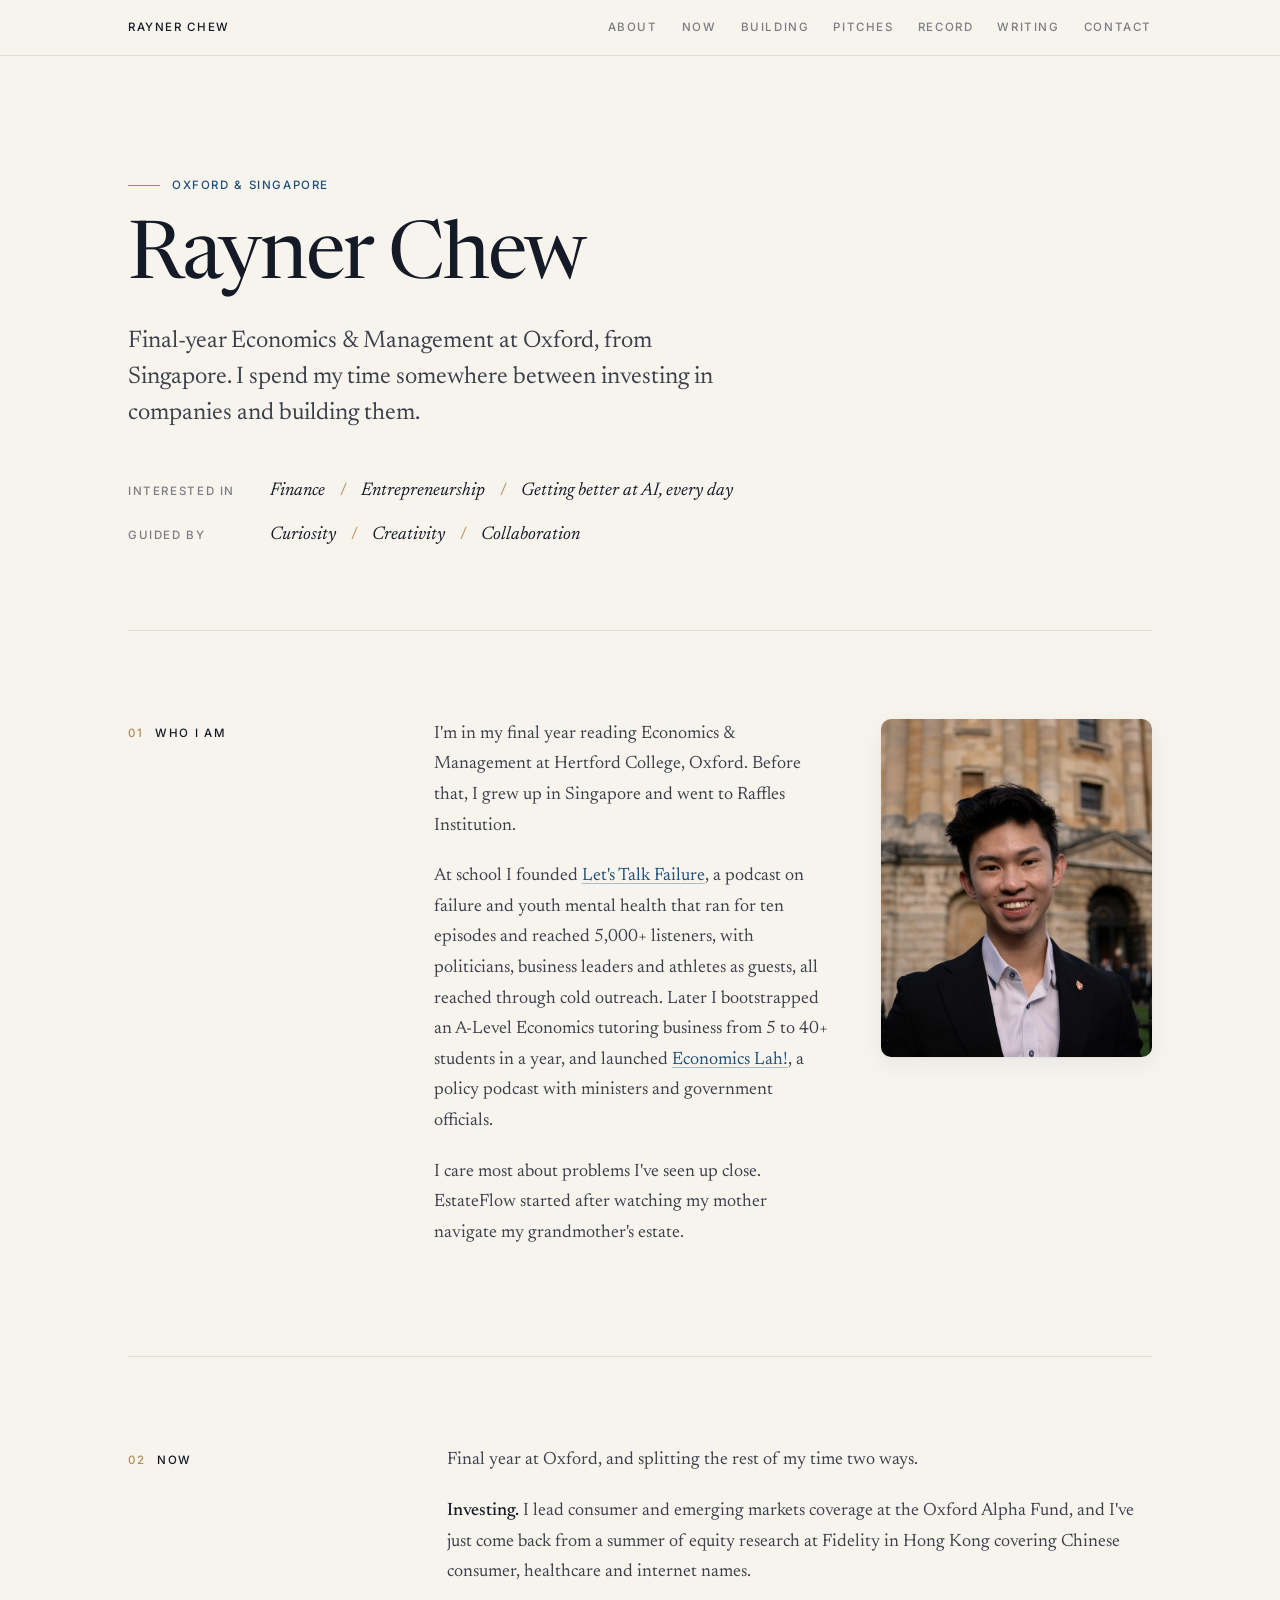
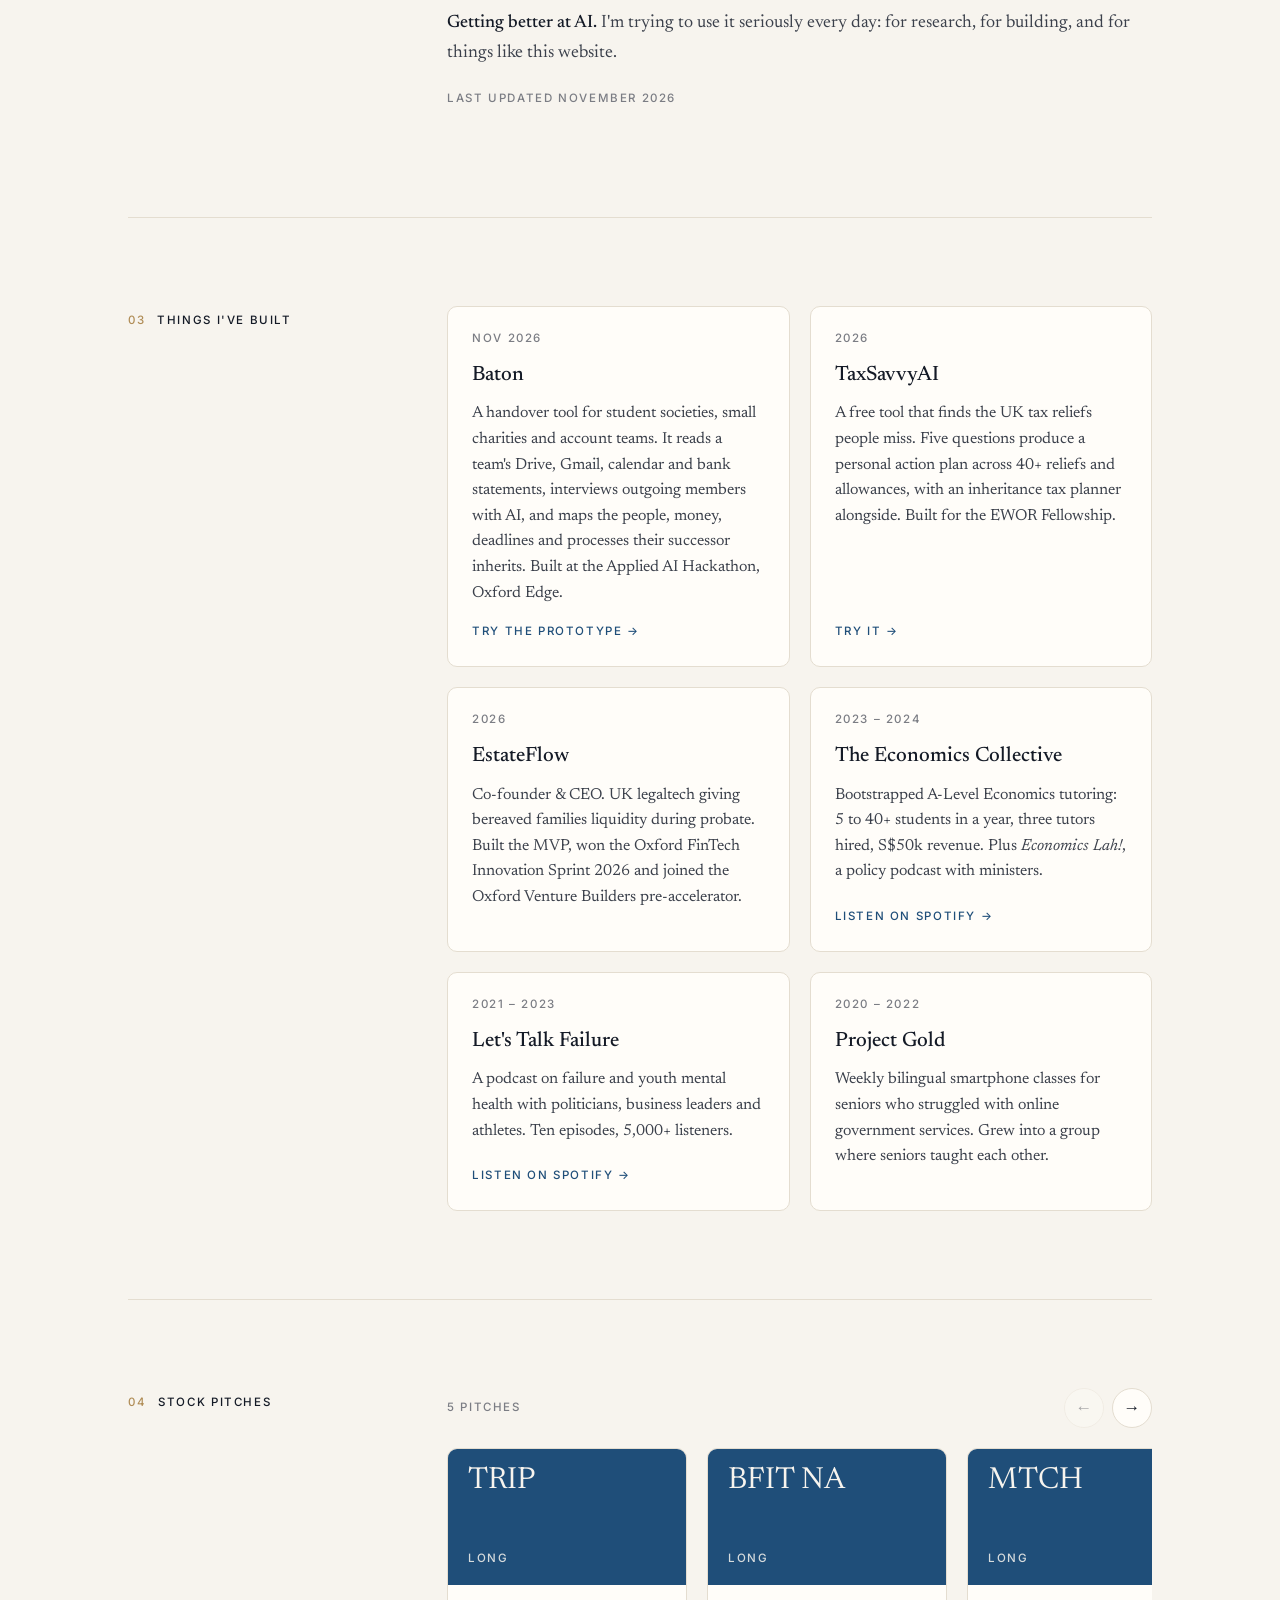
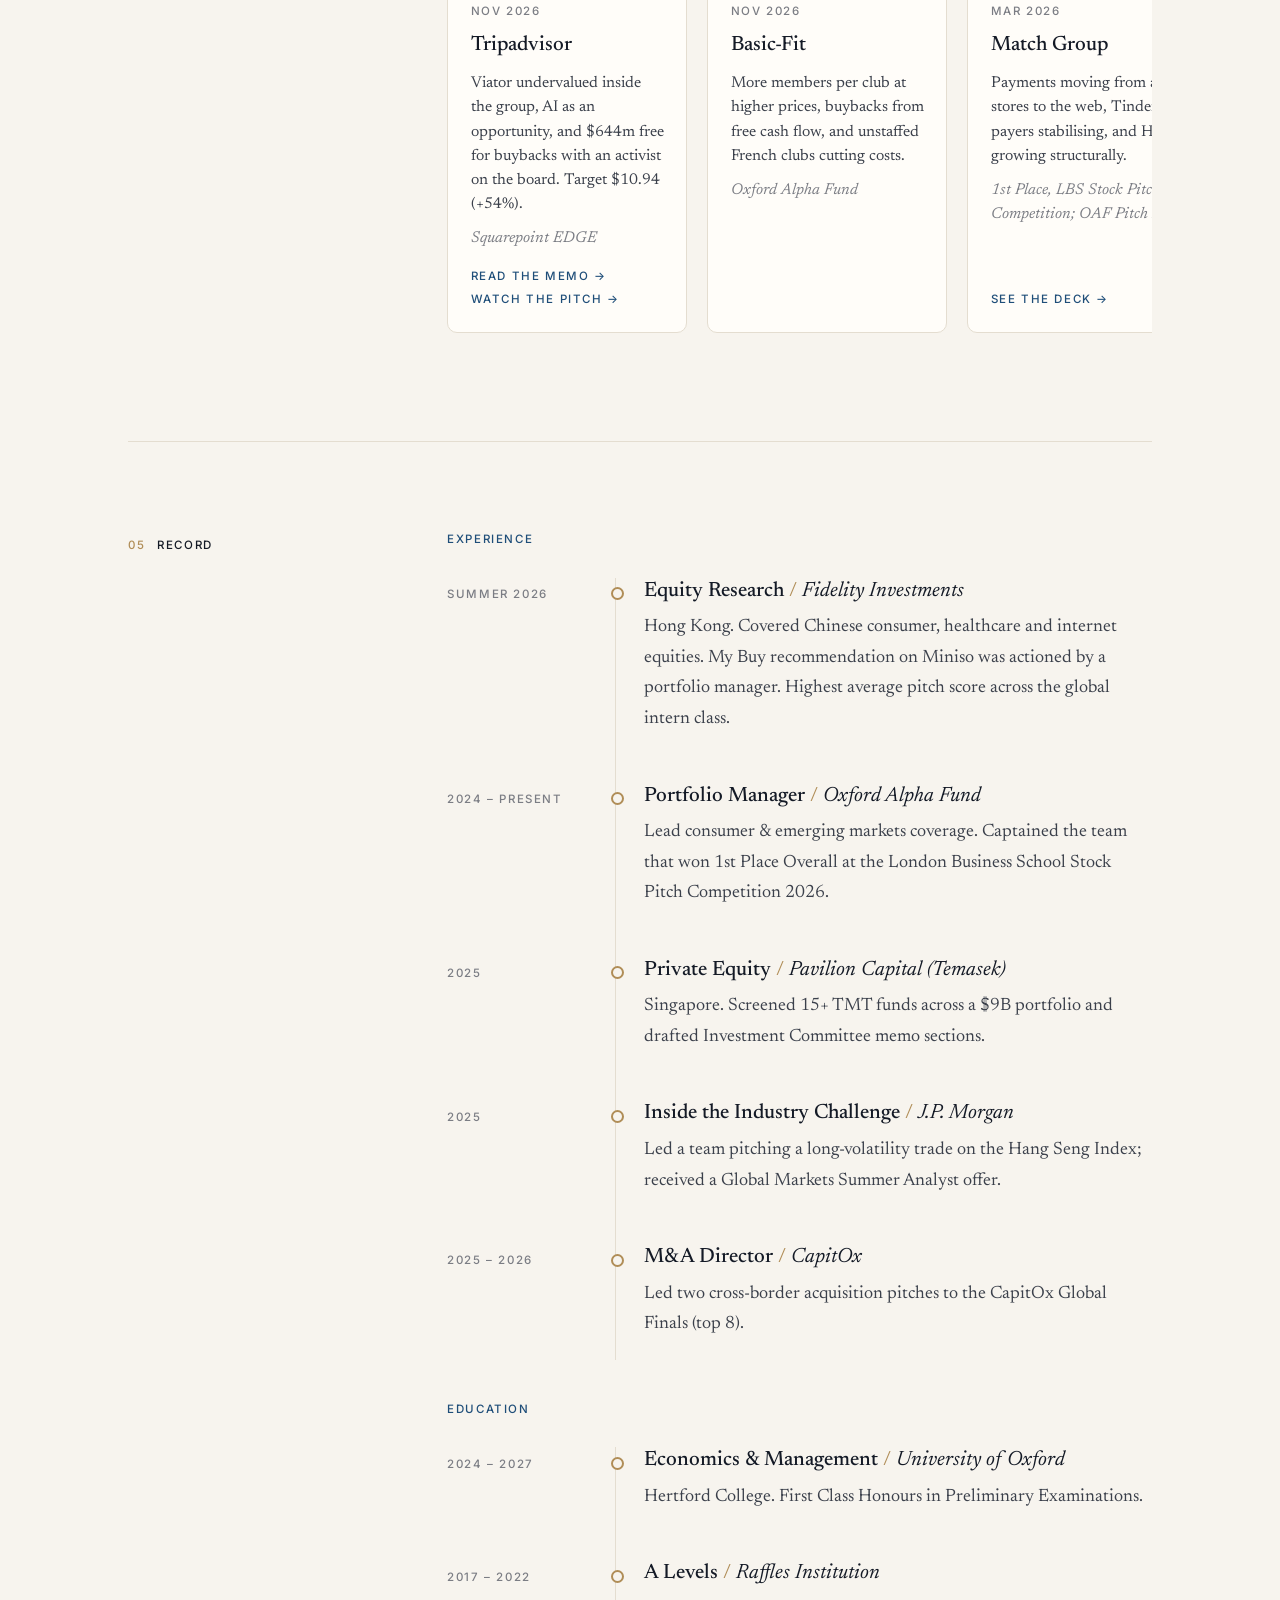
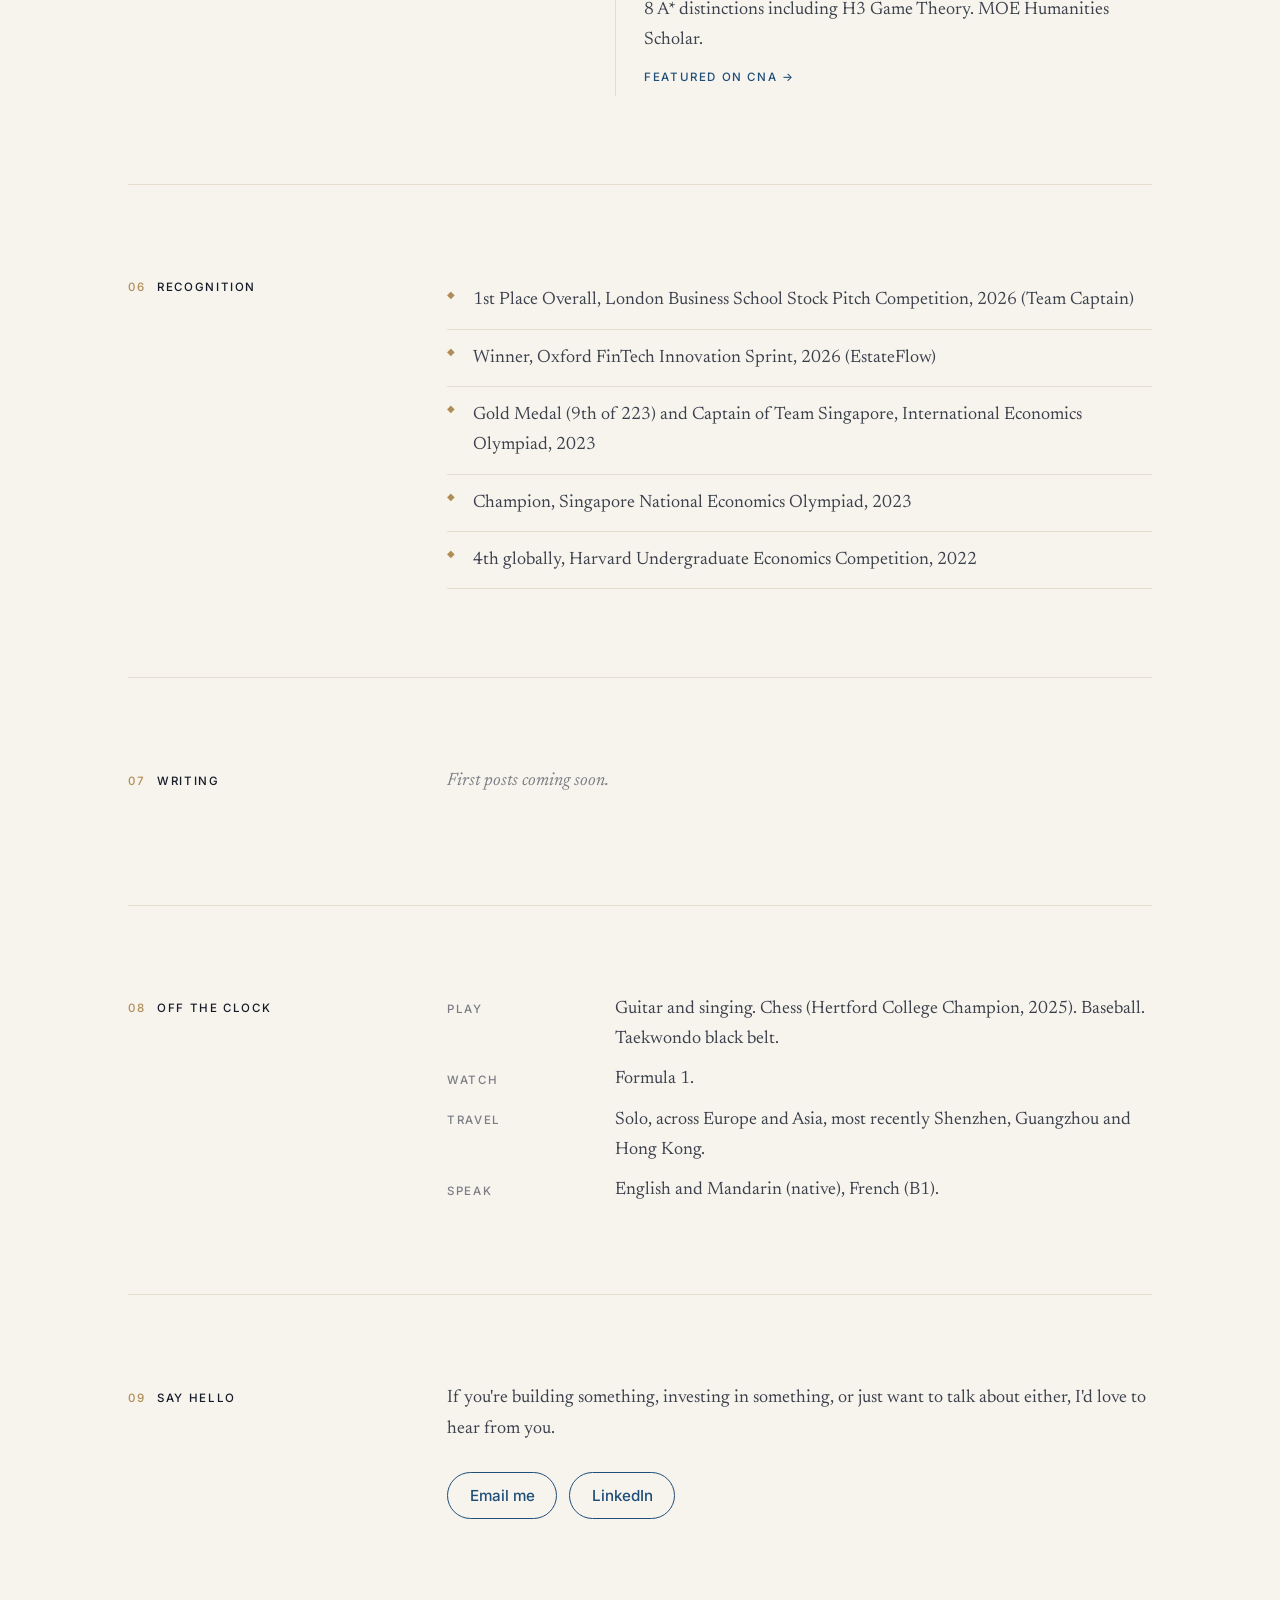
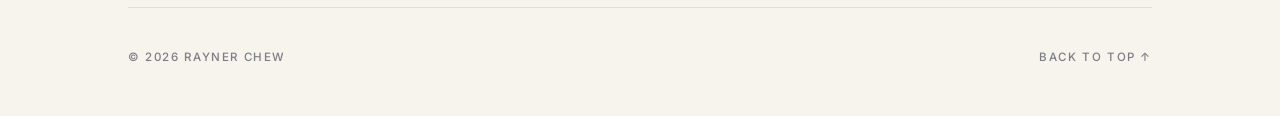
==== index.html @ ef3f7f60 "Fix pitch count Co-Authored-By: Claude Opus 5.5 <noreply@anthropic.com> Claude-Session: https://clau" ====
<!DOCTYPE html>
<html lang="en">
<head>
  <!-- The <head> holds info about the page: not shown directly, but used by browsers and Google -->
  <meta charset="UTF-8">
  <meta name="viewport" content="width=device-width, initial-scale=1.0">
  <title>Rayner Chew</title>
  <meta name="description" content="Rayner Chew: Economics & Management at Oxford, from Singapore. Interested in finance and entrepreneurship, and getting better at AI every day.">
  <meta name="theme-color" content="#f7f4ee" media="(prefers-color-scheme: light)">
  <meta name="theme-color" content="#0f141c" media="(prefers-color-scheme: dark)">

  <!-- Fonts from Google Fonts: Newsreader (serif, for reading) + Inter (for labels) -->
  <link rel="preconnect" href="https://fonts.googleapis.com">
  <link rel="preconnect" href="https://fonts.gstatic.com" crossorigin>
  <link href="https://fonts.googleapis.com/css2?family=Inter:wght@400;500&family=Newsreader:ital,opsz,wght@0,6..72,400;0,6..72,500;1,6..72,400&display=swap" rel="stylesheet">

  <!-- "?v=2" is a version tag: bump it whenever style.css changes so visitors get the new file straight away -->
  <link rel="stylesheet" href="style.css?v=4">
</head>
<body>
  <header class="site-header">
    <div class="container header-inner">
      <a href="./" class="logo label">Rayner Chew</a>
      <nav class="label">
        <a href="#about">About</a>
        <a href="#now">Now</a>
        <a href="#building">Building</a>
        <a href="#pitches">Pitches</a>
        <a href="#record">Record</a>
        <a href="#writing">Writing</a>
        <a href="#contact">Contact</a>
      </nav>
    </div>
  </header>

  <div class="container">
    <main>
      <!-- ============ HERO ============ -->
      <div class="hero">
        <p class="eyebrow label">Oxford &amp; Singapore</p>
        <h1>Rayner Chew</h1>
        <p class="lede">
          Final-year Economics &amp; Management at Oxford, from Singapore.
          I spend my time somewhere between investing in companies and building them.
        </p>
        <div class="interests">
          <span class="label">Interested in</span>
          <span>Finance</span><span class="sep">/</span>
          <span>Entrepreneurship</span><span class="sep">/</span>
          <span>Getting better at AI, every day</span>
        </div>
        <!-- Delete this block if you'd rather not show your values -->
        <div class="interests">
          <span class="label">Guided by</span>
          <span>Curiosity</span><span class="sep">/</span>
          <span>Creativity</span><span class="sep">/</span>
          <span>Collaboration</span>
        </div>
      </div>

      <!-- ============ 01 ABOUT ============ -->
      <section class="section with-photo" id="about">
        <div class="label"><span class="num">01</span>Who I am</div>
        <!-- "alt" text describes the photo for screen readers and search engines -->
        <img class="portrait" src="images/rayner.jpg" alt="Rayner Chew outside the Radcliffe Camera, Oxford" width="800" height="1108">
        <div class="content">
          <p>
            I'm in my final year reading Economics &amp; Management at Hertford College,
            Oxford. Before that, I grew up in Singapore and went to Raffles Institution.
          </p>
          <p>
            At school I founded <a href="https://open.spotify.com/show/7MXEx6AosELRTVvvmLlBUb">Let's Talk Failure</a>,
            a podcast on failure and youth mental health that ran for ten episodes and reached
            5,000+ listeners, with politicians, business leaders and athletes as guests, all
            reached through cold outreach. Later I bootstrapped an A-Level Economics tutoring
            business from 5 to 40+ students in a year, and launched
            <a href="https://open.spotify.com/show/1annAQR5iUajudpg7tpcp0">Economics Lah!</a>,
            a policy podcast with ministers and government officials.
          </p>
          <p>
            I care most about problems I've seen up close. EstateFlow started after watching
            my mother navigate my grandmother's estate.
          </p>
        </div>
      </section>

      <!-- ============ 02 NOW ============ -->
      <!-- A "now" section says what you're focused on at the moment. Update it every few months. -->
      <section class="section" id="now">
        <div class="label"><span class="num">02</span>Now</div>
        <div class="content">
          <p>
            Final year at Oxford, and splitting the rest of my time two ways.
          </p>
          <p>
            <strong>Investing.</strong> I lead consumer and emerging markets coverage at the
            Oxford Alpha Fund, and I've just come back from a summer of equity research at
            Fidelity in Hong Kong covering Chinese consumer, healthcare and internet names.
          </p>
          <p>
            <strong>Getting better at AI.</strong> I'm trying to use it seriously every day:
            for research, for building, and for things like this website.
          </p>
          <p class="label updated">Last updated November 2026</p>
        </div>
      </section>

      <!-- ============ 03 BUILDING ============ -->
      <!-- To add a venture, copy one <div class="card">…</div> block -->
      <section class="section" id="building">
        <div class="label"><span class="num">03</span>Things I've built</div>
        <div class="content wide">
          <div class="cards">
            <div class="card">
              <span class="label">Nov 2026</span>
              <h3>Baton</h3>
              <p>A handover tool for student societies, small charities and account teams. It reads a team's Drive, Gmail, calendar and bank statements, interviews outgoing members with AI, and maps the people, money, deadlines and processes their successor inherits. Built at the Applied AI Hackathon, Oxford Edge.</p>
              <div class="more-links label more"><a href="https://baton-knowledge-bridge.lovable.app/">Try the prototype</a></div>
            </div>
            <div class="card">
              <span class="label">2026</span>
              <h3>TaxSavvyAI</h3>
              <p>A free tool that finds the UK tax reliefs people miss. Five questions produce a personal action plan across 40+ reliefs and allowances, with an inheritance tax planner alongside. Built for the EWOR Fellowship.</p>
              <div class="more-links label more"><a href="https://taxsavvyai.lovable.app/">Try it</a></div>
            </div>
            <div class="card">
              <span class="label">2026</span>
              <h3>EstateFlow</h3>
              <p>Co-founder &amp; CEO. UK legaltech giving bereaved families liquidity during probate. Built the MVP, won the Oxford FinTech Innovation Sprint 2026 and joined the Oxford Venture Builders pre-accelerator.</p>
            </div>
            <div class="card">
              <span class="label">2023 – 2024</span>
              <h3>The Economics Collective</h3>
              <p>Bootstrapped A-Level Economics tutoring: 5 to 40+ students in a year, three tutors hired, S$50k revenue. Plus <em>Economics Lah!</em>, a policy podcast with ministers.</p>
              <div class="more-links label more"><a href="https://open.spotify.com/show/1annAQR5iUajudpg7tpcp0">Listen on Spotify</a></div>
            </div>
            <div class="card">
              <span class="label">2021 – 2023</span>
              <h3>Let's Talk Failure</h3>
              <p>A podcast on failure and youth mental health with politicians, business leaders and athletes. Ten episodes, 5,000+ listeners.</p>
              <div class="more-links label more"><a href="https://open.spotify.com/show/7MXEx6AosELRTVvvmLlBUb">Listen on Spotify</a></div>
            </div>
            <div class="card">
              <span class="label">2020 – 2022</span>
              <h3>Project Gold</h3>
              <p>Weekly bilingual smartphone classes for seniors who struggled with online government services. Grew into a group where seniors taught each other.</p>
            </div>
          </div>
        </div>
      </section>

      <!-- ============ 04 STOCK PITCHES ============ -->
      <!-- To add a pitch, copy one <li class="pitch-card">…</li> block. Newest first. -->
      <section class="section" id="pitches">
        <div class="label"><span class="num">04</span>Stock pitches</div>
        <div class="content wide">
          <div class="carousel-head">
            <p class="label carousel-count">5 pitches</p>
            <div class="carousel-nav">
              <button type="button" class="carousel-btn" data-dir="-1" aria-label="Previous pitches">&larr;</button>
              <button type="button" class="carousel-btn" data-dir="1" aria-label="Next pitches">&rarr;</button>
            </div>
          </div>
          <ul class="carousel" tabindex="0" aria-label="Stock pitches, scroll sideways">
            <li class="pitch-card">
              <div class="pitch-tile long"><span class="ticker">TRIP</span><span class="call label">Long</span></div>
              <span class="label when">Nov 2026</span>
              <h3>Tripadvisor</h3>
              <p>Viator undervalued inside the group, AI as an opportunity, and $644m free for buybacks with an activist on the board. Target $10.94 (+54%).</p>
              <p class="venue">Squarepoint EDGE</p>
              <div class="more-links label more"><a href="pitches/TRIP_Investment_Memo.pdf">Read the memo</a><a href="https://www.youtube.com/watch?v=wBu8HOOEsbY">Watch the pitch</a></div>
            </li>
            <li class="pitch-card">
              <div class="pitch-tile long"><span class="ticker">BFIT NA</span><span class="call label">Long</span></div>
              <span class="label when">Nov 2026</span>
              <h3>Basic-Fit</h3>
              <p>More members per club at higher prices, buybacks from free cash flow, and unstaffed French clubs cutting costs.</p>
              <p class="venue">Oxford Alpha Fund</p>
              
            </li>
            <li class="pitch-card">
              <div class="pitch-tile long"><span class="ticker">MTCH</span><span class="call label">Long</span></div>
              <span class="label when">Mar 2026</span>
              <h3>Match Group</h3>
              <p>Payments moving from app stores to the web, Tinder payers stabilising, and Hinge growing structurally.</p>
              <p class="venue">1st Place, LBS Stock Pitch Competition; OAF Pitch Day</p>
              <div class="more-links label more"><a href="https://www.oxfordalphafund.com/news/2026/3/13/match-group-inc">See the deck</a></div>
            </li>
            <li class="pitch-card">
              <div class="pitch-tile short"><span class="ticker">BROS</span><span class="call label">Short</span></div>
              <span class="label when">2026</span>
              <h3>Dutch Bros</h3>
              <p>GLP-1 headwinds, lease accounting flattering ROIC, and slowing same-store sales.</p>
              <p class="venue">Oxford Alpha Fund</p>
              
            </li>
            <li class="pitch-card">
              <div class="pitch-tile long"><span class="ticker">UPWK</span><span class="call label">Long</span></div>
              <span class="label when">Dec 2025</span>
              <h3>Upwork</h3>
              <p>Priced for AI obsolescence, yet AI is growing its market, margins are expanding and enterprise is opening up. Target $25.78 (+42%).</p>
              <p class="venue">OAF Pitch Day, Michaelmas 2025</p>
              <div class="more-links label more"><a href="https://www.oxfordalphafund.com/news/2025/12/21/upwork-inc">See the deck</a></div>
            </li>
          </ul>
        </div>
      </section>

      <!-- ============ 05 RECORD ============ -->
      <!-- To add a role, copy one <li>…</li> block. Newest at the top. -->
      <section class="section" id="record">
        <div class="label"><span class="num">05</span>Record</div>
        <div class="content wide">
          <p class="label subhead">Experience</p>
          <ul class="timeline">
            <li>
              <span class="when label">Summer 2026</span>
              <div class="entry">
                <h3>Equity Research<span class="slash">/</span><em>Fidelity Investments</em></h3>
                <p>Hong Kong. Covered Chinese consumer, healthcare and internet equities. My Buy recommendation on Miniso was actioned by a portfolio manager. Highest average pitch score across the global intern class.</p>
              </div>
            </li>
            <li>
              <span class="when label">2024 – Present</span>
              <div class="entry">
                <h3>Portfolio Manager<span class="slash">/</span><em>Oxford Alpha Fund</em></h3>
                <p>Lead consumer &amp; emerging markets coverage. Captained the team that won 1st Place Overall at the London Business School Stock Pitch Competition 2026.</p>
              </div>
            </li>
            <li>
              <span class="when label">2025</span>
              <div class="entry">
                <h3>Private Equity<span class="slash">/</span><em>Pavilion Capital (Temasek)</em></h3>
                <p>Singapore. Screened 15+ TMT funds across a $9B portfolio and drafted Investment Committee memo sections.</p>
              </div>
            </li>
            <li>
              <span class="when label">2025</span>
              <div class="entry">
                <h3>Inside the Industry Challenge<span class="slash">/</span><em>J.P. Morgan</em></h3>
                <p>Led a team pitching a long-volatility trade on the Hang Seng Index; received a Global Markets Summer Analyst offer.</p>
              </div>
            </li>
            <li>
              <span class="when label">2025 – 2026</span>
              <div class="entry">
                <h3>M&amp;A Director<span class="slash">/</span><em>CapitOx</em></h3>
                <p>Led two cross-border acquisition pitches to the CapitOx Global Finals (top 8).</p>
              </div>
            </li>
          </ul>

          <p class="label subhead">Education</p>
          <ul class="timeline">
            <li>
              <span class="when label">2024 – 2027</span>
              <div class="entry">
                <h3>Economics &amp; Management<span class="slash">/</span><em>University of Oxford</em></h3>
                <p>Hertford College. First Class Honours in Preliminary Examinations.</p>
              </div>
            </li>
            <li>
              <span class="when label">2017 – 2022</span>
              <div class="entry">
                <h3>A Levels<span class="slash">/</span><em>Raffles Institution</em></h3>
                <p>8 A* distinctions including H3 Game Theory. MOE Humanities Scholar.</p>
                <div class="more-links label"><a href="http://bit.ly/442i6Yd">Featured on CNA</a></div>
              </div>
            </li>
          </ul>
        </div>
      </section>

      <!-- ============ 06 RECOGNITION ============ -->
      <section class="section" id="recognition">
        <div class="label"><span class="num">06</span>Recognition</div>
        <div class="content">
          <ul class="diamonds">
            <li>1st Place Overall, London Business School Stock Pitch Competition, 2026 (Team Captain)</li>
            <li>Winner, Oxford FinTech Innovation Sprint, 2026 (EstateFlow)</li>
            <li>Gold Medal (9th of 223) and Captain of Team Singapore, International Economics Olympiad, 2023</li>
            <li>Champion, Singapore National Economics Olympiad, 2023</li>
            <li>4th globally, Harvard Undergraduate Economics Competition, 2022</li>
          </ul>
        </div>
      </section>

      <!-- ============ 07 WRITING ============ -->
      <section class="section" id="writing">
        <div class="label"><span class="num">07</span>Writing</div>
        <div class="content">
          <!-- When you publish a post, replace the line below with:
               <ul class="post-list">
                 <li><span class="label">2026</span><a href="blog/my-post.html">Post title</a><span class="label">Blog</span></li>
               </ul> -->
          <p class="empty">First posts coming soon.</p>
        </div>
      </section>

      <!-- ============ 08 OFF THE CLOCK ============ -->
      <section class="section" id="personal">
        <div class="label"><span class="num">08</span>Off the clock</div>
        <div class="content">
          <dl class="facts">
            <dt class="label">Play</dt>
            <dd>Guitar and singing. Chess (Hertford College Champion, 2025). Baseball. Taekwondo black belt.</dd>
            <dt class="label">Watch</dt>
            <dd>Formula 1.</dd>
            <dt class="label">Travel</dt>
            <dd>Solo, across Europe and Asia, most recently Shenzhen, Guangzhou and Hong Kong.</dd>
            <dt class="label">Speak</dt>
            <dd>English and Mandarin (native), French (B1).</dd>
          </dl>
        </div>
      </section>

      <!-- ============ 09 CONTACT ============ -->
      <section class="section" id="contact">
        <div class="label"><span class="num">09</span>Say hello</div>
        <div class="content">
          <p>If you're building something, investing in something, or just want to talk about either, I'd love to hear from you.</p>
          <ul class="contact-links">
            <li><a href="mailto:chewrayner@gmail.com">Email me</a></li>
            <li><a href="https://www.linkedin.com/in/raynerchew/">LinkedIn</a></li>
            <!-- Add your CV: put cv.pdf in this folder, then un-comment the next line -->
            <!-- <li><a href="cv.pdf">CV</a></li> -->
          </ul>
        </div>
      </section>
    </main>

    <footer class="site-footer label">
      <span>© 2026 Rayner Chew</span>
      <a href="#">Back to top ↑</a>
    </footer>
  </div>
  <script>
    // Arrow buttons scroll the pitch carousel by roughly one screen of cards
    document.querySelectorAll('.carousel-btn').forEach(function (btn) {
      btn.addEventListener('click', function () {
        var track = btn.closest('.content').querySelector('.carousel');
        track.scrollBy({ left: Number(btn.dataset.dir) * track.clientWidth * 0.9, behavior: 'smooth' });
      });
    });
    document.querySelectorAll('.carousel').forEach(function (track) {
      var btns = track.closest('.content').querySelectorAll('.carousel-btn');
      function update() {
        btns[0].disabled = track.scrollLeft < 4;
        btns[1].disabled = track.scrollLeft + track.clientWidth > track.scrollWidth - 4;
      }
      track.addEventListener('scroll', update, { passive: true });
      window.addEventListener('resize', update);
      update();
    });
  </script>
</body>
</html>
---- style.css ----
/* ==========================================================
   style.css – one stylesheet shared by every page.
   Change the colours and fonts here and the whole site updates.
   ========================================================== */

/* ---- 1. Design tokens (your "theme") ---------------------- */
:root {
  --bg: #f7f4ee;            /* ivory paper */
  --surface: #fffdf9;       /* cards, slightly brighter than the page */
  --text: #141a26;          /* headings: ink navy */
  --body: #3b404b;          /* paragraph text */
  --muted: #7b7d84;         /* labels, dates, captions */
  --rule: #e4ddd0;          /* thin divider lines */
  --accent: #1f4e79;        /* Oxford blue: links, highlights */
  --brass: #b08d57;         /* small decorative touches */
  --shadow: 0 1px 2px rgb(20 26 38 / 0.04), 0 8px 24px rgb(20 26 38 / 0.06);
  --max-width: 72rem;       /* page width on big screens */
  --radius: 10px;
  --serif: "Newsreader", Georgia, "Times New Roman", serif;
  --sans: "Inter", system-ui, -apple-system, "Segoe UI", sans-serif;
}

/* Dark mode: kicks in automatically if the visitor's device is set to dark */
@media (prefers-color-scheme: dark) {
  :root {
    --bg: #0f141c;
    --surface: #161d28;
    --text: #f1ede4;
    --body: #c9c7c0;
    --muted: #8b8f98;
    --rule: #262e3b;
    --accent: #9cc0ea;
    --brass: #d2ae74;
    --shadow: 0 1px 2px rgb(0 0 0 / 0.3), 0 8px 24px rgb(0 0 0 / 0.25);
  }
}

/* ---- 2. Base ---------------------------------------------- */
* { box-sizing: border-box; }

html { scroll-behavior: smooth; scroll-padding-top: 5rem; }

body {
  margin: 0;
  background: var(--bg);
  color: var(--body);
  font-family: var(--serif);
  font-size: 1.125rem;
  line-height: 1.7;
  -webkit-font-smoothing: antialiased;
}

::selection { background: var(--accent); color: var(--bg); }

.container {
  max-width: var(--max-width);
  margin: 0 auto;
  padding: 0 clamp(1rem, 5vw, 4.5rem);
}

a {
  color: var(--accent);
  text-decoration-line: underline;
  text-decoration-color: color-mix(in srgb, var(--accent) 35%, transparent);
  text-decoration-thickness: 1px;
  text-underline-offset: 3px;
  transition: color 0.15s, text-decoration-color 0.15s;
}
a:hover { text-decoration-color: var(--accent); }

img { max-width: 100%; height: auto; display: block; }

p { margin: 0 0 1.25rem; }
strong { color: var(--text); font-weight: 500; }

/* The small, spaced-out capitals used for labels everywhere */
.label {
  font-family: var(--sans);
  font-size: 0.72rem;
  font-weight: 500;
  letter-spacing: 0.14em;
  text-transform: uppercase;
  color: var(--muted);
}

/* ---- 3. Header / navigation (sticks to the top) ----------- */
.site-header {
  position: sticky;
  top: 0;
  z-index: 10;
  background: color-mix(in srgb, var(--bg) 85%, transparent);
  backdrop-filter: blur(10px);
  -webkit-backdrop-filter: blur(10px);
  border-bottom: 1px solid var(--rule);
}
.header-inner {
  display: flex;
  justify-content: space-between;
  align-items: center;
  flex-wrap: wrap;
  gap: 0.5rem 2rem;
  padding-top: 1.1rem;
  padding-bottom: 1.1rem;
}
.site-header .logo { color: var(--text); text-decoration: none; }
.site-header nav { display: flex; flex-wrap: wrap; gap: 0.4rem 1.5rem; }
.site-header nav a { color: var(--muted); text-decoration: none; }
.site-header nav a:hover { color: var(--accent); }

/* ---- 4. Hero (top of homepage) ---------------------------- */
.hero { padding: clamp(3.5rem, 11vw, 7.5rem) 0 clamp(3rem, 8vw, 5rem); }
.hero .eyebrow { color: var(--accent); margin: 0 0 1.5rem; }
.hero .eyebrow::before {
  content: "";
  display: inline-block;
  width: 2rem;
  height: 1px;
  background: var(--brass);
  vertical-align: middle;
  margin-right: 0.75rem;
}
.hero h1 {
  font-family: var(--serif);
  font-weight: 400;
  font-size: clamp(2.75rem, 8vw, 5rem);
  line-height: 1;
  letter-spacing: -0.025em;
  color: var(--text);
  margin: 0 0 1.5rem;
}
.hero .lede {
  font-size: clamp(1.2rem, 2.4vw, 1.5rem);
  line-height: 1.5;
  max-width: 38rem;
  margin: 0 0 2.75rem;
}
.interests {
  display: flex;
  flex-wrap: wrap;
  align-items: baseline;
  gap: 0.25rem 0.9rem;
  font-style: italic;
  font-size: 1.15rem;
  color: var(--text);
}
.interests + .interests { margin-top: 0.75rem; }
.interests .label { font-style: normal; margin-right: 0.5rem; min-width: 7.5rem; }
.interests .sep { color: var(--brass); font-style: normal; }

/* ---- 5. Numbered sections --------------------------------- */
/* Each section = a label column on the left, content on the right */
.section {
  display: grid;
  grid-template-columns: 1fr 2.6fr;
  gap: 1.5rem 3rem;
  padding: clamp(3rem, 8vw, 5.5rem) 0;
  border-top: 1px solid var(--rule);
}
.section > .label { color: var(--text); padding-top: 0.35rem; }
.section > .label .num { color: var(--brass); margin-right: 0.75rem; }
.section .content { max-width: 46rem; min-width: 0; }
.section .content.wide { max-width: none; }

.updated { margin-top: 0.5rem; }

/* About section: label | text | photo */
.section.with-photo { grid-template-columns: 1fr 1.55fr 1.05fr; }
.section.with-photo .portrait { grid-column: 3; grid-row: 1; }
.section.with-photo .content { grid-column: 2; grid-row: 1; }
.portrait {
  width: 100%;
  aspect-ratio: 4 / 5;
  object-fit: cover;
  object-position: center 30%;
  border-radius: var(--radius);
  box-shadow: var(--shadow);
}

/* ---- 6. Cards (ventures) ---------------------------------- */
.cards {
  display: grid;
  grid-template-columns: repeat(auto-fill, minmax(15rem, 1fr));
  gap: 1.25rem;
}
.card {
  background: var(--surface);
  border: 1px solid var(--rule);
  border-radius: var(--radius);
  padding: 1.4rem 1.5rem 1.5rem;
  display: flex;
  flex-direction: column;
  transition: transform 0.2s ease, box-shadow 0.2s ease;
}
.card:hover { transform: translateY(-3px); box-shadow: var(--shadow); }
.card h3 {
  font-family: var(--serif);
  font-weight: 500;
  font-size: 1.3rem;
  color: var(--text);
  margin: 0.6rem 0 0.5rem;
}
.card p { font-size: 1rem; line-height: 1.6; margin: 0 0 1rem; }
.card .more { margin-top: auto; }

/* ---- 7. Timeline (record + education) --------------------- */
.timeline { list-style: none; padding: 0; margin: 0; }
.timeline > li {
  display: grid;
  grid-template-columns: 9rem 1fr;
  gap: 0.25rem 1.5rem;
}
.timeline .when { padding-top: 0.45rem; }
/* The vertical line with a brass dot for each entry */
.timeline .entry {
  position: relative;
  padding: 0 0 2.25rem 1.75rem;
  border-left: 1px solid var(--rule);
}
.timeline > li:last-child .entry { padding-bottom: 0.5rem; }
.timeline .entry::before {
  content: "";
  position: absolute;
  left: -5px;
  top: 0.6rem;
  width: 9px;
  height: 9px;
  border-radius: 50%;
  background: var(--bg);
  border: 2px solid var(--brass);
}
.timeline h3 {
  font-family: var(--serif);
  font-weight: 500;
  font-size: 1.3rem;
  line-height: 1.35;
  color: var(--text);
  margin: 0 0 0.4rem;
}
.timeline h3 .slash { color: var(--brass); font-weight: 400; margin: 0 0.3rem; }
.timeline h3 em { font-weight: 400; }
.timeline p { margin: 0 0 0.75rem; }

/* ---- 7b. Stock pitch carousel ---------------------------- */
.carousel-head { display: flex; justify-content: space-between; align-items: center; margin-bottom: 1rem; }
.carousel-count { margin: 0; color: var(--muted); }
.carousel-nav { display: flex; gap: 0.5rem; }
.carousel-btn {
  width: 2.5rem; height: 2.5rem;
  border-radius: 50%;
  border: 1px solid var(--rule);
  background: var(--surface);
  color: var(--text);
  font-size: 1.05rem;
  cursor: pointer;
  transition: border-color 0.15s, opacity 0.15s;
}
.carousel-btn:hover:not(:disabled) { border-color: var(--accent); color: var(--accent); }
.carousel-btn:disabled { opacity: 0.35; cursor: default; }
.carousel {
  list-style: none; margin: 0; padding: 0.25rem 0 1.25rem;
  display: grid;
  grid-auto-flow: column;
  grid-auto-columns: minmax(15rem, calc((100% - 2.5rem) / 2.4));
  gap: 1.25rem;
  overflow-x: auto;
  scroll-snap-type: x mandatory;
  scroll-behavior: smooth;
  scrollbar-width: thin;
  scrollbar-color: var(--rule) transparent;
}
.carousel:focus-visible { outline: 2px solid var(--accent); outline-offset: 4px; }
.pitch-card {
  scroll-snap-align: start;
  background: var(--surface);
  border: 1px solid var(--rule);
  border-radius: var(--radius);
  overflow: hidden;
  display: flex; flex-direction: column;
  padding-bottom: 1.4rem;
}
.pitch-card > *:not(.pitch-tile) { margin-left: 1.4rem; margin-right: 1.4rem; }
.pitch-tile {
  height: 8.5rem;
  display: flex; flex-direction: column; justify-content: space-between;
  padding: 1rem 1.25rem;
  margin-bottom: 1.1rem;
  background: var(--accent);
  color: var(--bg);
}
.pitch-tile.short { background: var(--brass); }
.pitch-tile .ticker { font-family: var(--serif); font-size: 1.9rem; line-height: 1.1; }
.pitch-tile .call { color: inherit; opacity: 0.85; }
.pitch-card .when { color: var(--muted); }
.pitch-card h3 { font-family: var(--serif); font-weight: 500; font-size: 1.3rem; color: var(--text); margin: 0.35rem 0 0.5rem; }
.pitch-card p { font-size: 0.98rem; line-height: 1.55; margin-top: 0; margin-bottom: 0.6rem; }
.pitch-card .venue { font-style: italic; color: var(--muted); margin-bottom: 1rem; }
.pitch-card .more { margin-top: auto; }
@media (max-width: 760px) {
  .carousel { grid-auto-columns: 82%; }
}

.subhead { margin: 0 0 1.75rem; color: var(--accent); }
.timeline + .subhead { margin-top: 2.5rem; }

/* "→ link" rows */
.more-links { display: flex; flex-wrap: wrap; gap: 0.25rem 1.5rem; }
.more-links a { color: var(--accent); text-decoration: none; }
.more-links a::after { content: " →"; transition: margin 0.15s; }
.more-links a:hover::after { margin-left: 0.2rem; }

/* ---- 8. Simple lists (awards, writing) -------------------- */
.diamonds { list-style: none; padding: 0; margin: 0; }
.diamonds li {
  position: relative;
  padding: 0.8rem 0 0.8rem 1.6rem;
  border-bottom: 1px solid var(--rule);
}
.diamonds li::before {
  content: "◆";
  position: absolute;
  left: 0;
  top: 0.95rem;
  font-size: 0.6rem;
  color: var(--brass);
}

.post-list { list-style: none; padding: 0; margin: 0; }
.post-list li {
  display: grid;
  grid-template-columns: 6rem 1fr auto;
  gap: 1rem;
  align-items: baseline;
  padding: 0.9rem 0;
  border-bottom: 1px solid var(--rule);
}
.post-list a { text-decoration: none; color: var(--text); }
.post-list a:hover { color: var(--accent); }
.empty { font-style: italic; color: var(--muted); }

/* Two-column facts (interests, languages) */
.facts { display: grid; grid-template-columns: 9rem 1fr; gap: 0.6rem 1.5rem; margin: 0; }
.facts dt { padding-top: 0.4rem; }
.facts dd { margin: 0; }

/* ---- 9. Contact (button-style links) ---------------------- */
.contact-links { list-style: none; padding: 0; margin: 1.75rem 0 0; display: flex; flex-wrap: wrap; gap: 0.75rem; }
.contact-links a {
  display: inline-block;
  font-family: var(--sans);
  font-size: 0.95rem;
  font-weight: 500;
  text-decoration: none;
  color: var(--accent);
  border: 1px solid var(--accent);
  border-radius: 999px;
  padding: 0.6rem 1.35rem;
  transition: background 0.15s, color 0.15s;
}
.contact-links a:hover { background: var(--accent); color: var(--bg); }

/* ---- 10. Blog post page ----------------------------------- */
article { max-width: 40rem; margin: 0 auto; padding: 3rem 0; }
article h1 {
  font-weight: 400;
  font-size: clamp(2rem, 5vw, 2.75rem);
  line-height: 1.15;
  color: var(--text);
  margin: 0.75rem 0 2rem;
}
article h2 { font-weight: 500; color: var(--text); margin: 2.5rem 0 0.75rem; }
article blockquote { margin: 1.5rem 0; padding-left: 1.25rem; border-left: 2px solid var(--brass); font-style: italic; }

/* ---- 11. Footer ------------------------------------------- */
.site-footer {
  display: flex;
  justify-content: space-between;
  flex-wrap: wrap;
  gap: 0.5rem;
  padding: 2.5rem 0 3rem;
  border-top: 1px solid var(--rule);
}
.site-footer a { color: var(--muted); text-decoration: none; }
.site-footer a:hover { color: var(--accent); }

/* ---- 12. Small screens (tablets & phones) ----------------- */
@media (max-width: 760px) {
  .section, .section.with-photo { grid-template-columns: 1fr; }
  .section.with-photo .portrait, .section.with-photo .content { grid-column: auto; grid-row: auto; }
  .portrait { max-width: 22rem; }
  .interests .label { flex-basis: 100%; }
  .timeline > li, .facts { grid-template-columns: 1fr; }
  /* On phones the date sits above the entry, so the line runs down the whole item */
  .timeline > li { position: relative; padding-left: 1.5rem; border-left: 1px solid var(--rule); }
  .timeline .when { padding-top: 0; }
  .timeline .entry { border-left: none; padding-left: 0; }
  .timeline .entry::before { left: calc(-1.5rem - 5px); top: -1.45rem; }
  .facts dt { padding-top: 0; }
  .facts dd { margin-bottom: 0.75rem; }
  .post-list li { grid-template-columns: 1fr; gap: 0.15rem; }
  .site-header nav { gap: 0.4rem 1.1rem; }
}

/* Respect visitors who prefer less motion */
@media (prefers-reduced-motion: reduce) {
  html { scroll-behavior: auto; }
  * { transition: none !important; }
}
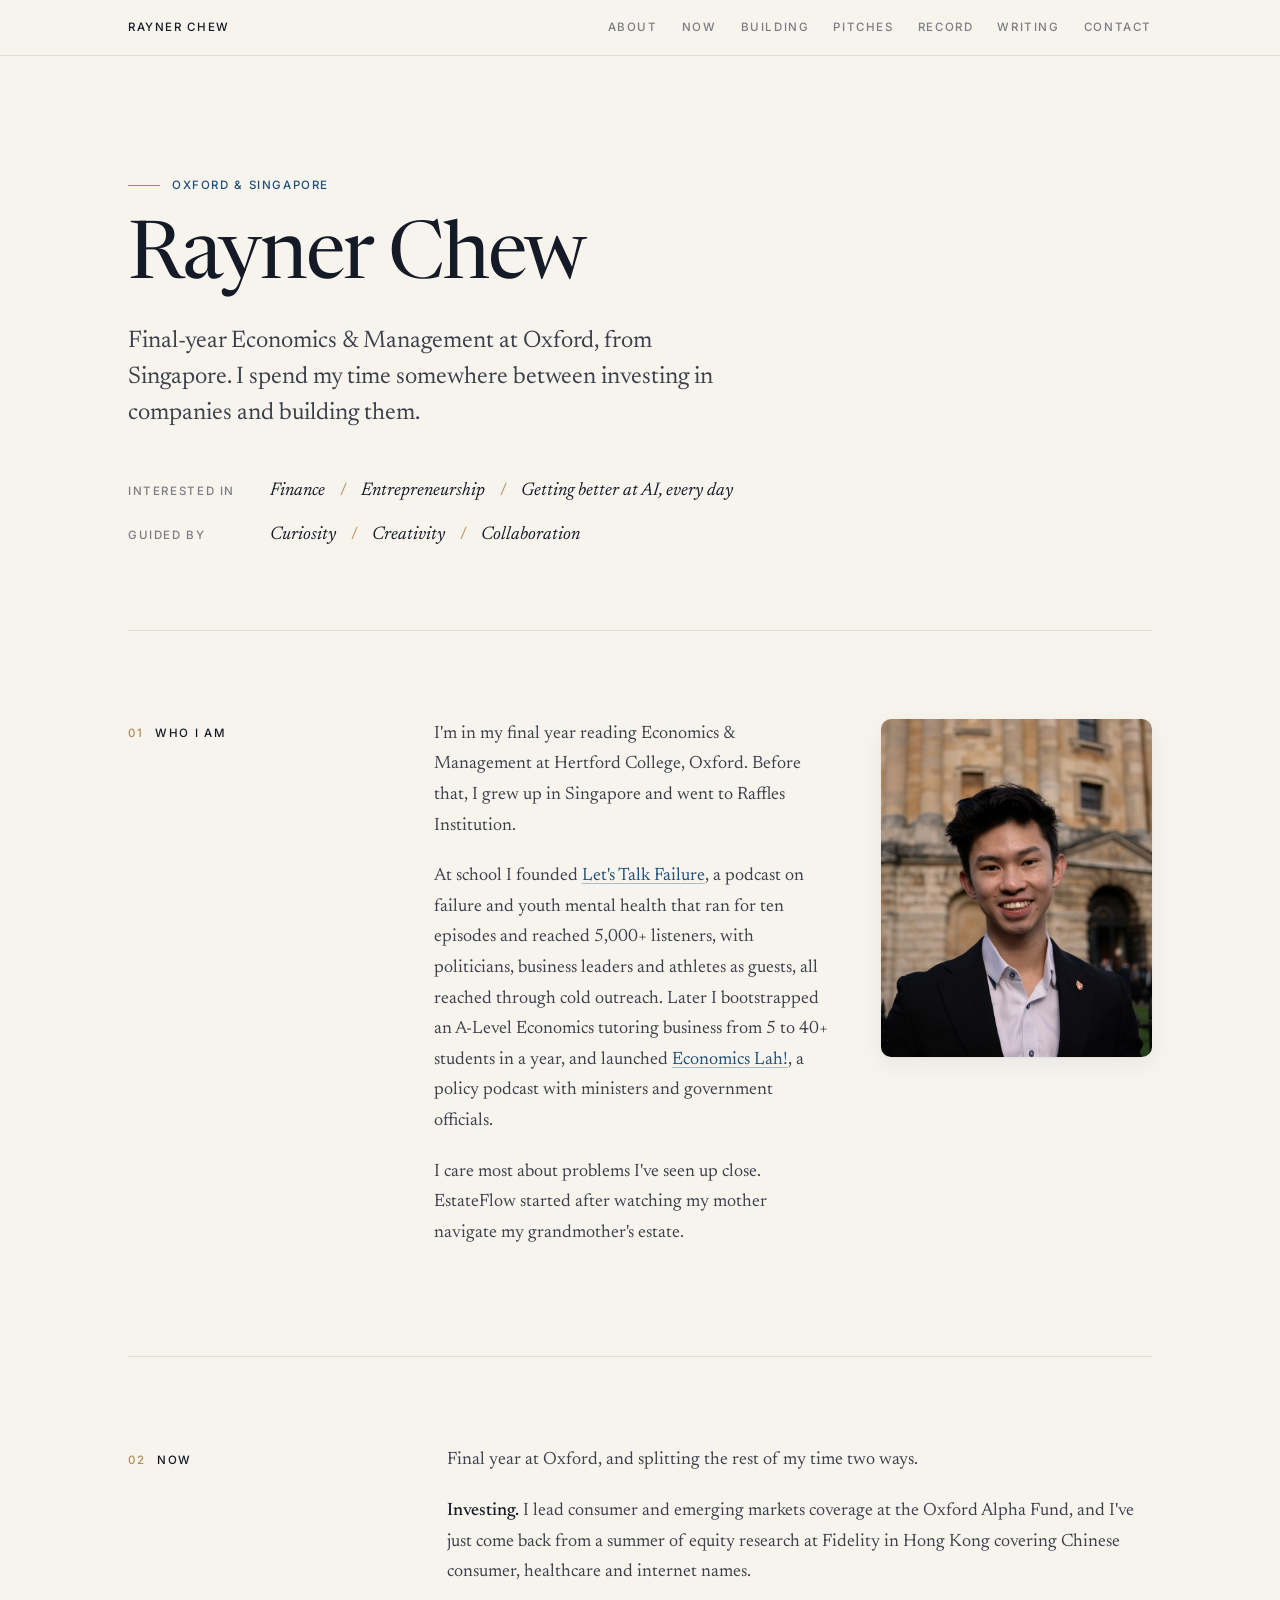
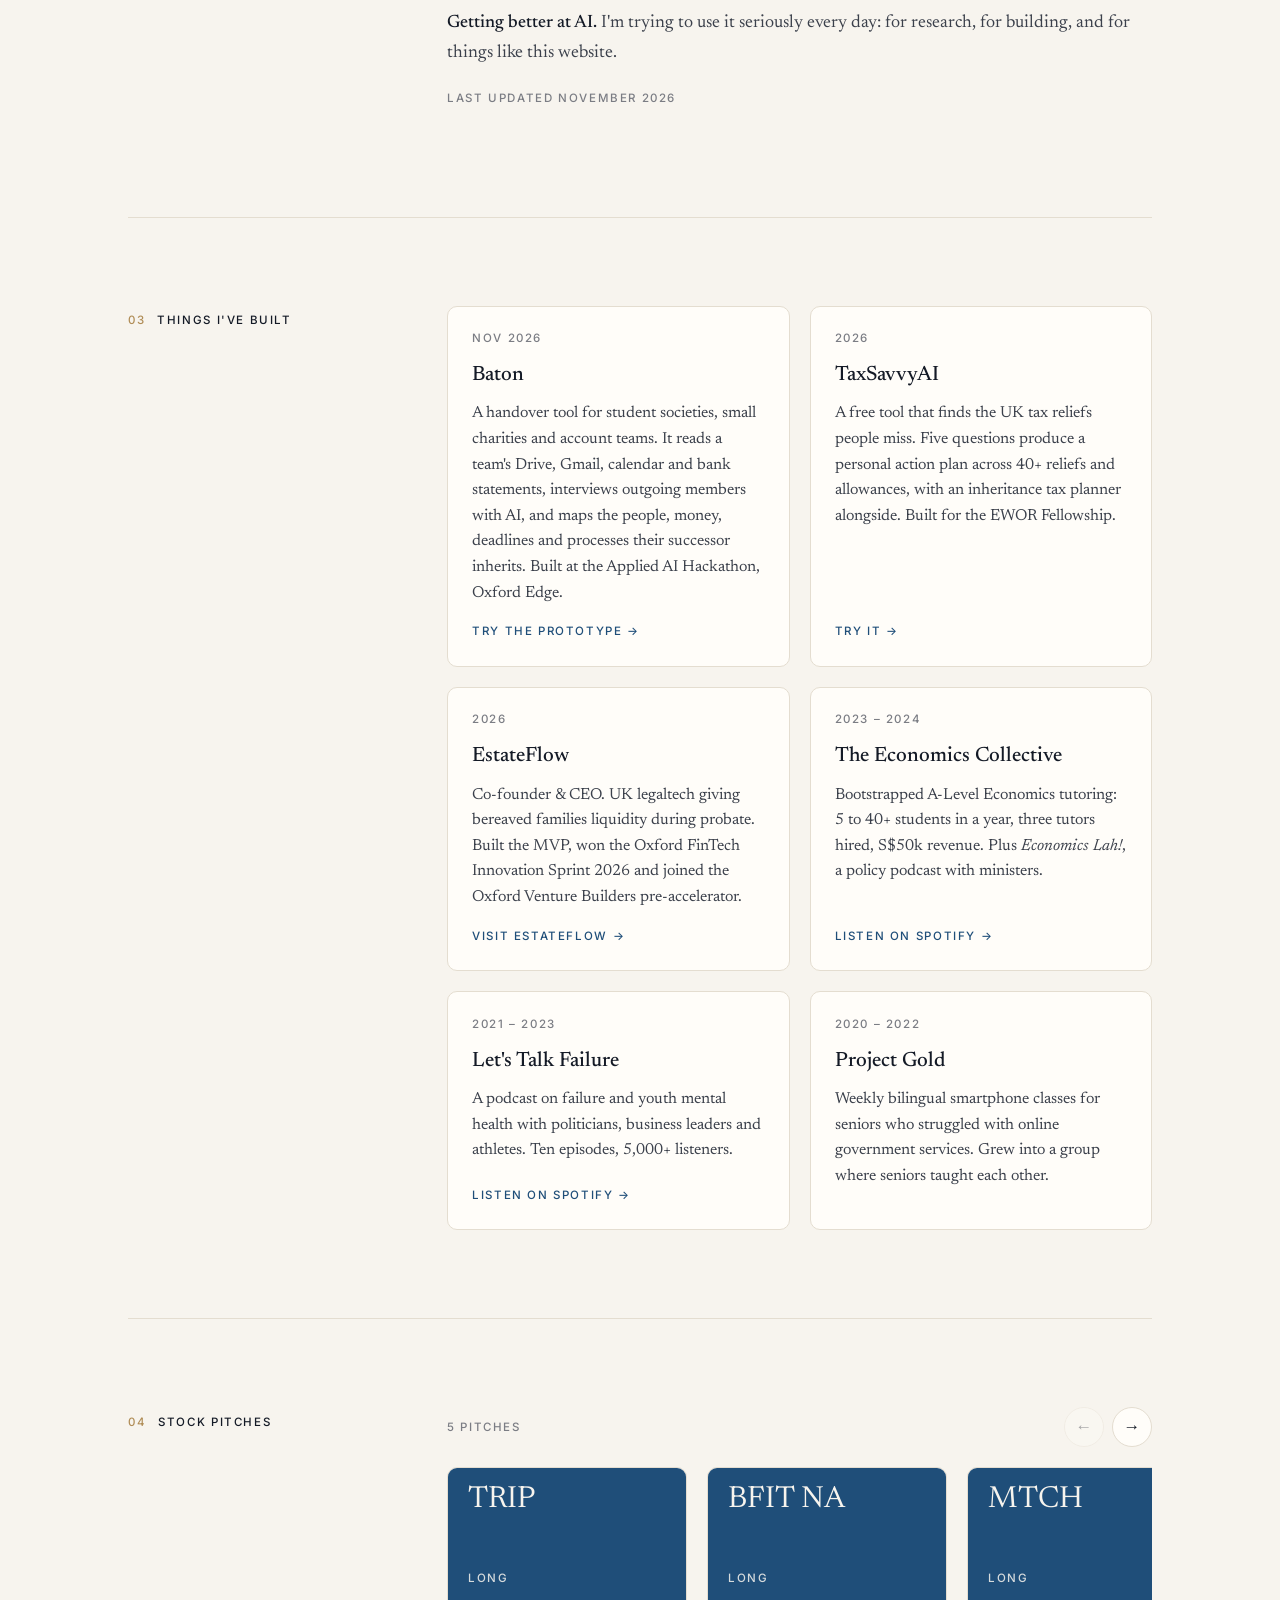
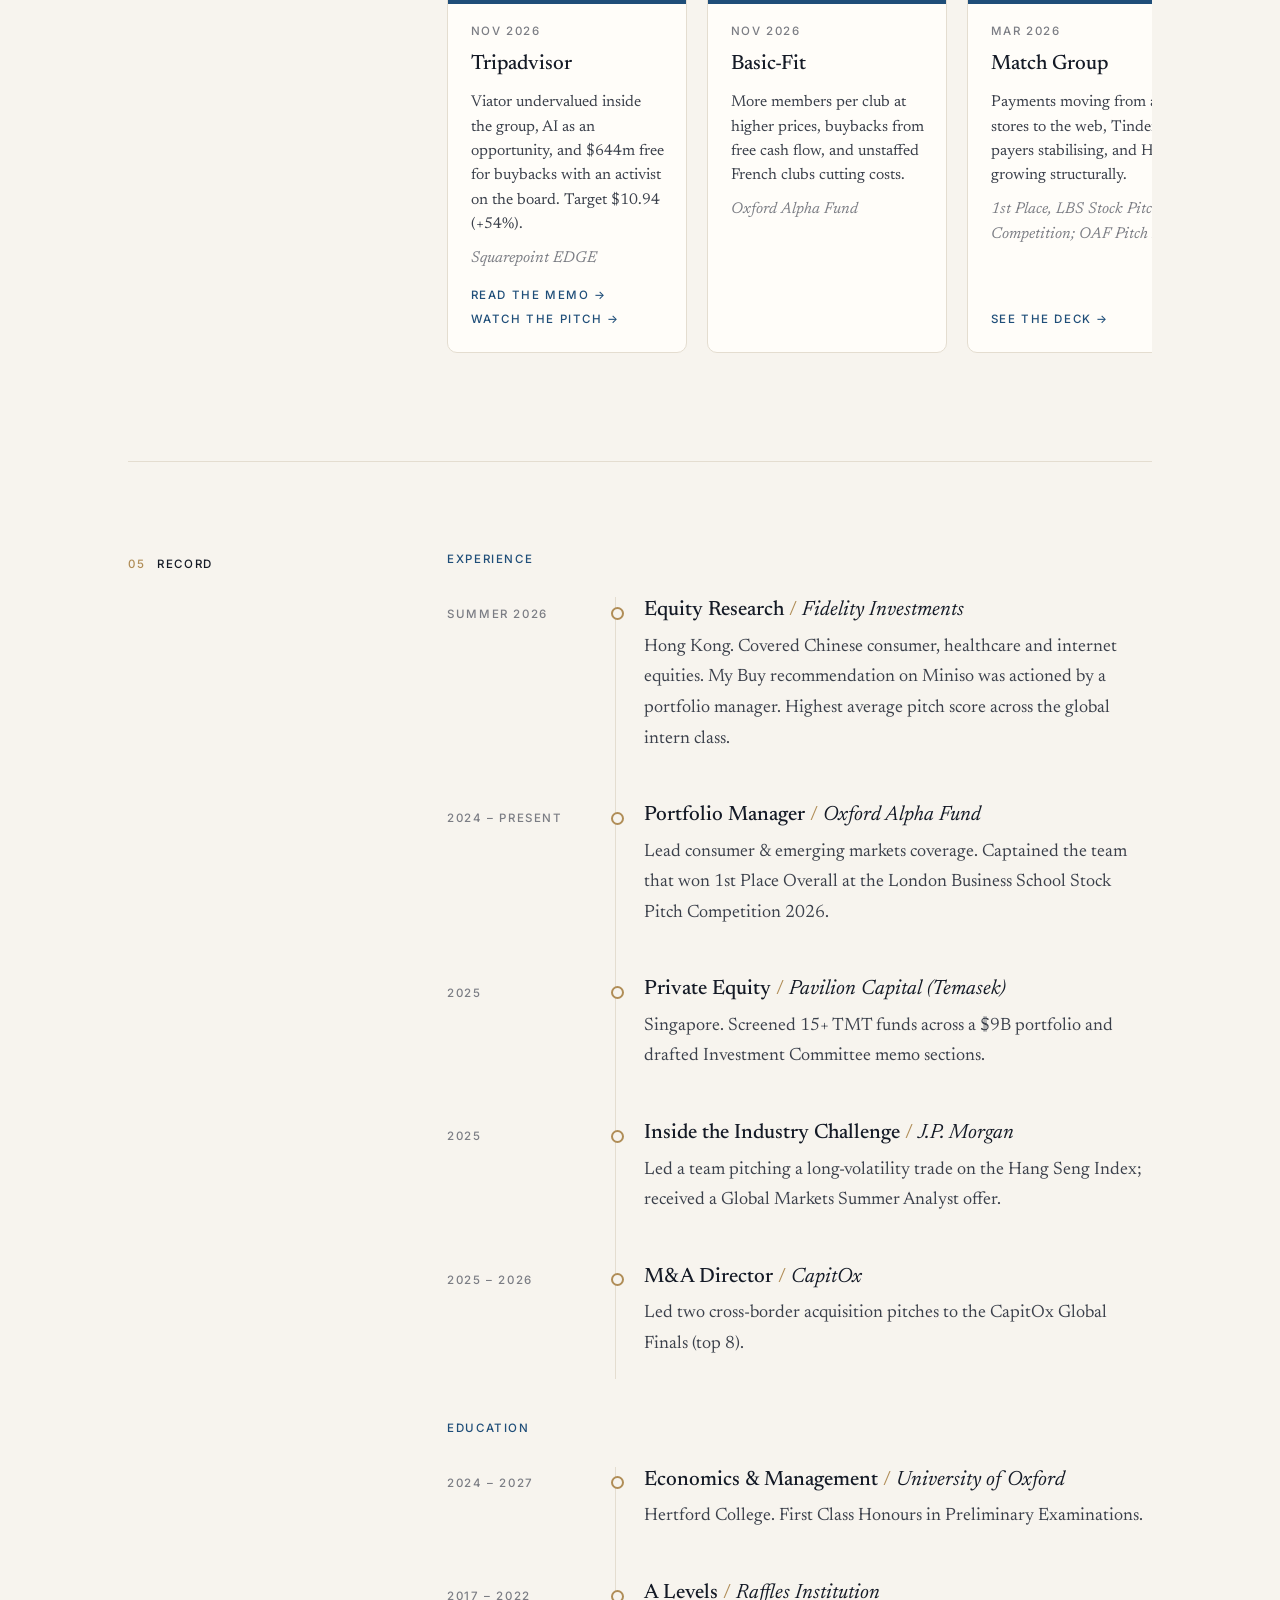
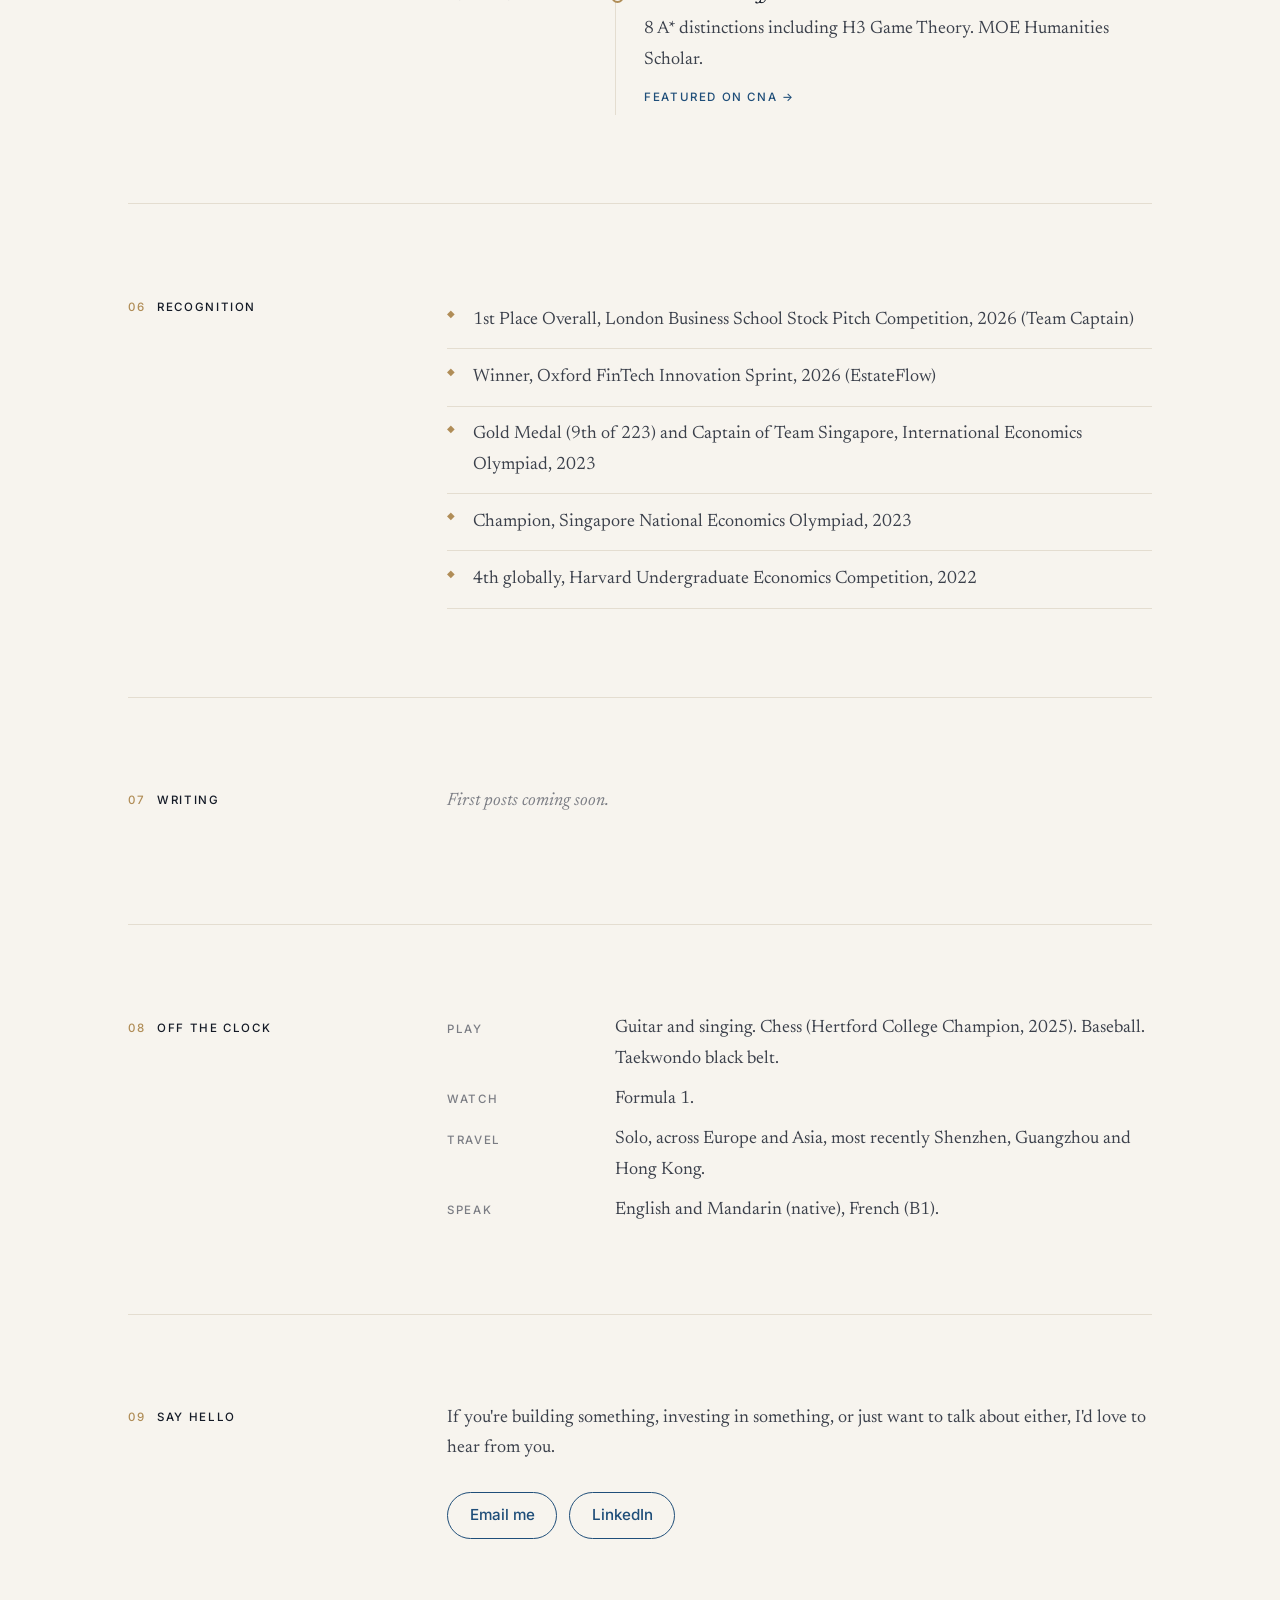
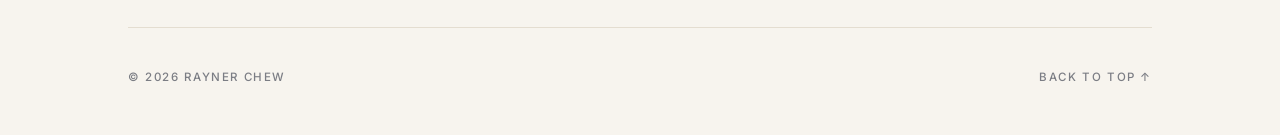
==== commit 012355ac: "Link EstateFlow site Co-Authored-By: Claude Opus 5.5 <noreply@anthropic.com> Claude-Session: https:/" ====
--- a/index.html
+++ b/index.html
@@ -127,6 +127,7 @@
               <span class="label">2026</span>
               <h3>EstateFlow</h3>
               <p>Co-founder &amp; CEO. UK legaltech giving bereaved families liquidity during probate. Built the MVP, won the Oxford FinTech Innovation Sprint 2026 and joined the Oxford Venture Builders pre-accelerator.</p>
+              <div class="more-links label more"><a href="https://estateflowloan.base44.app">Visit EstateFlow</a></div>
             </div>
             <div class="card">
               <span class="label">2023 – 2024</span>
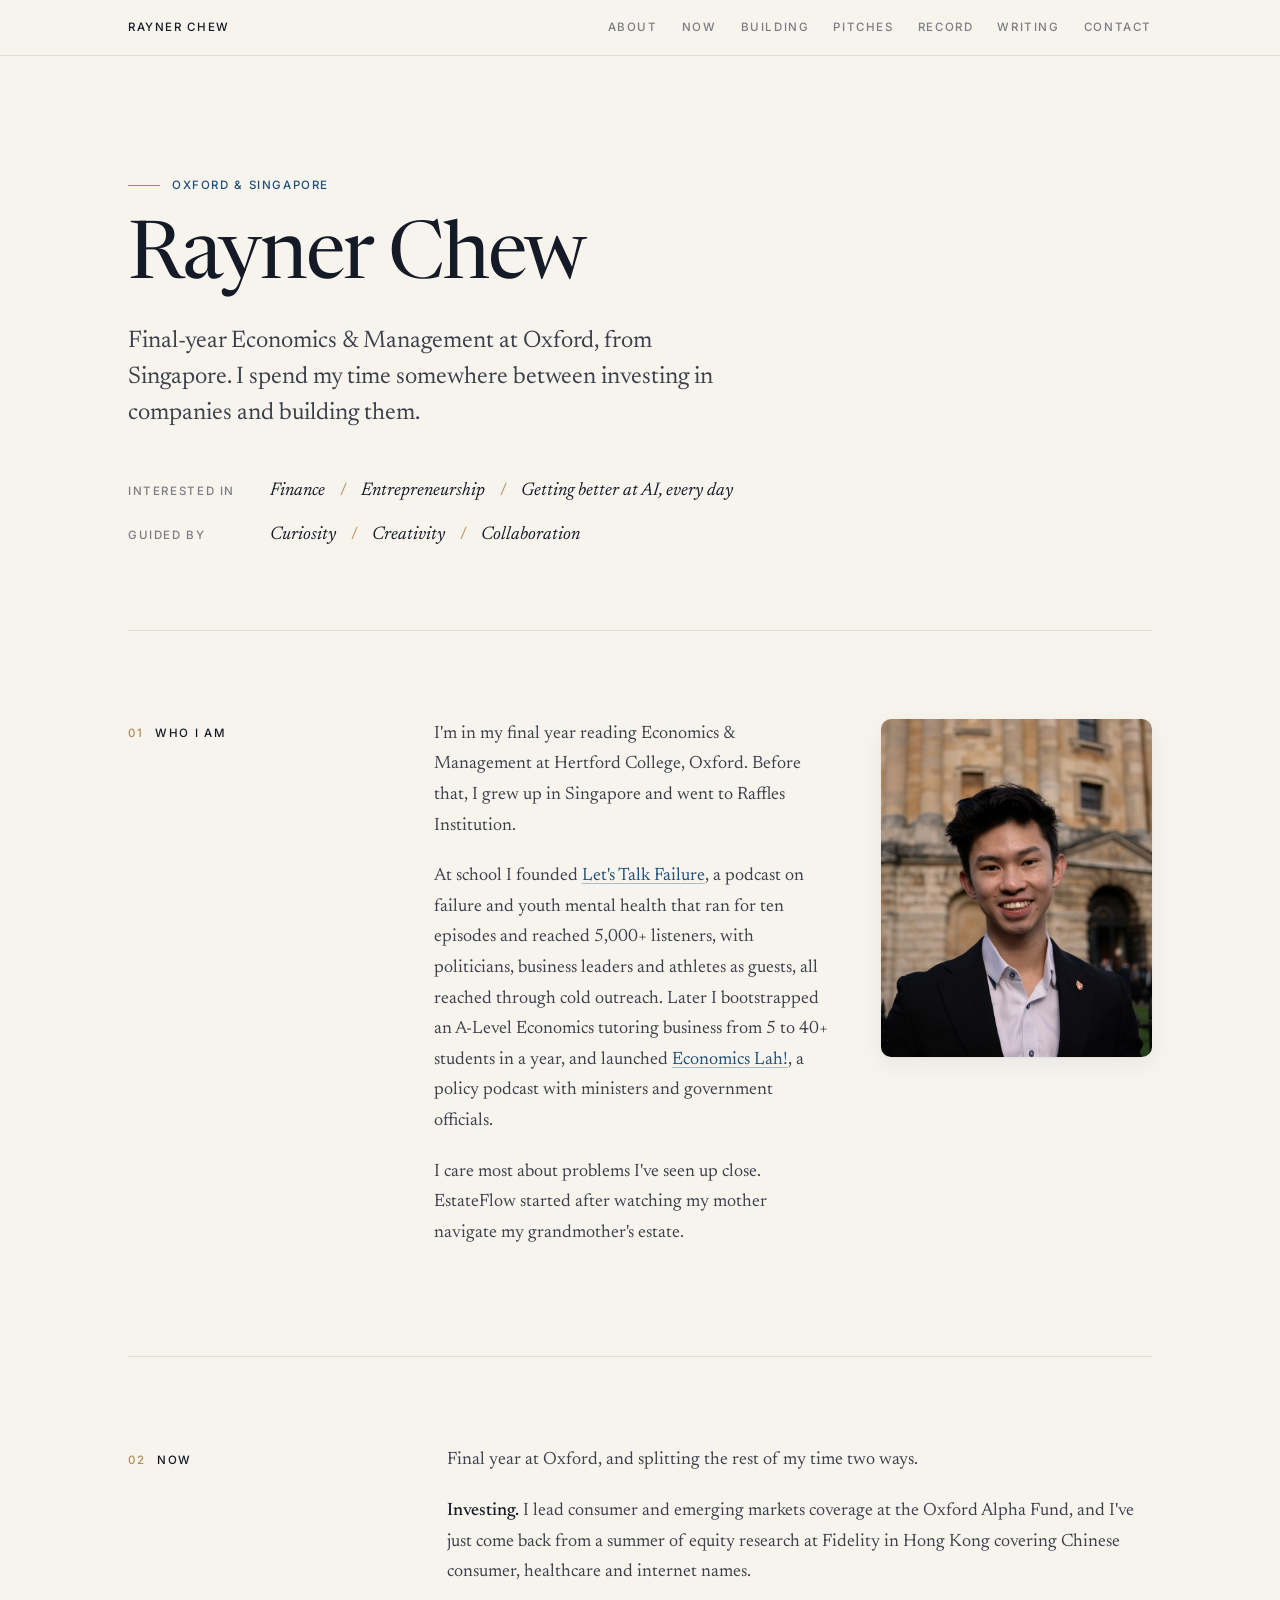
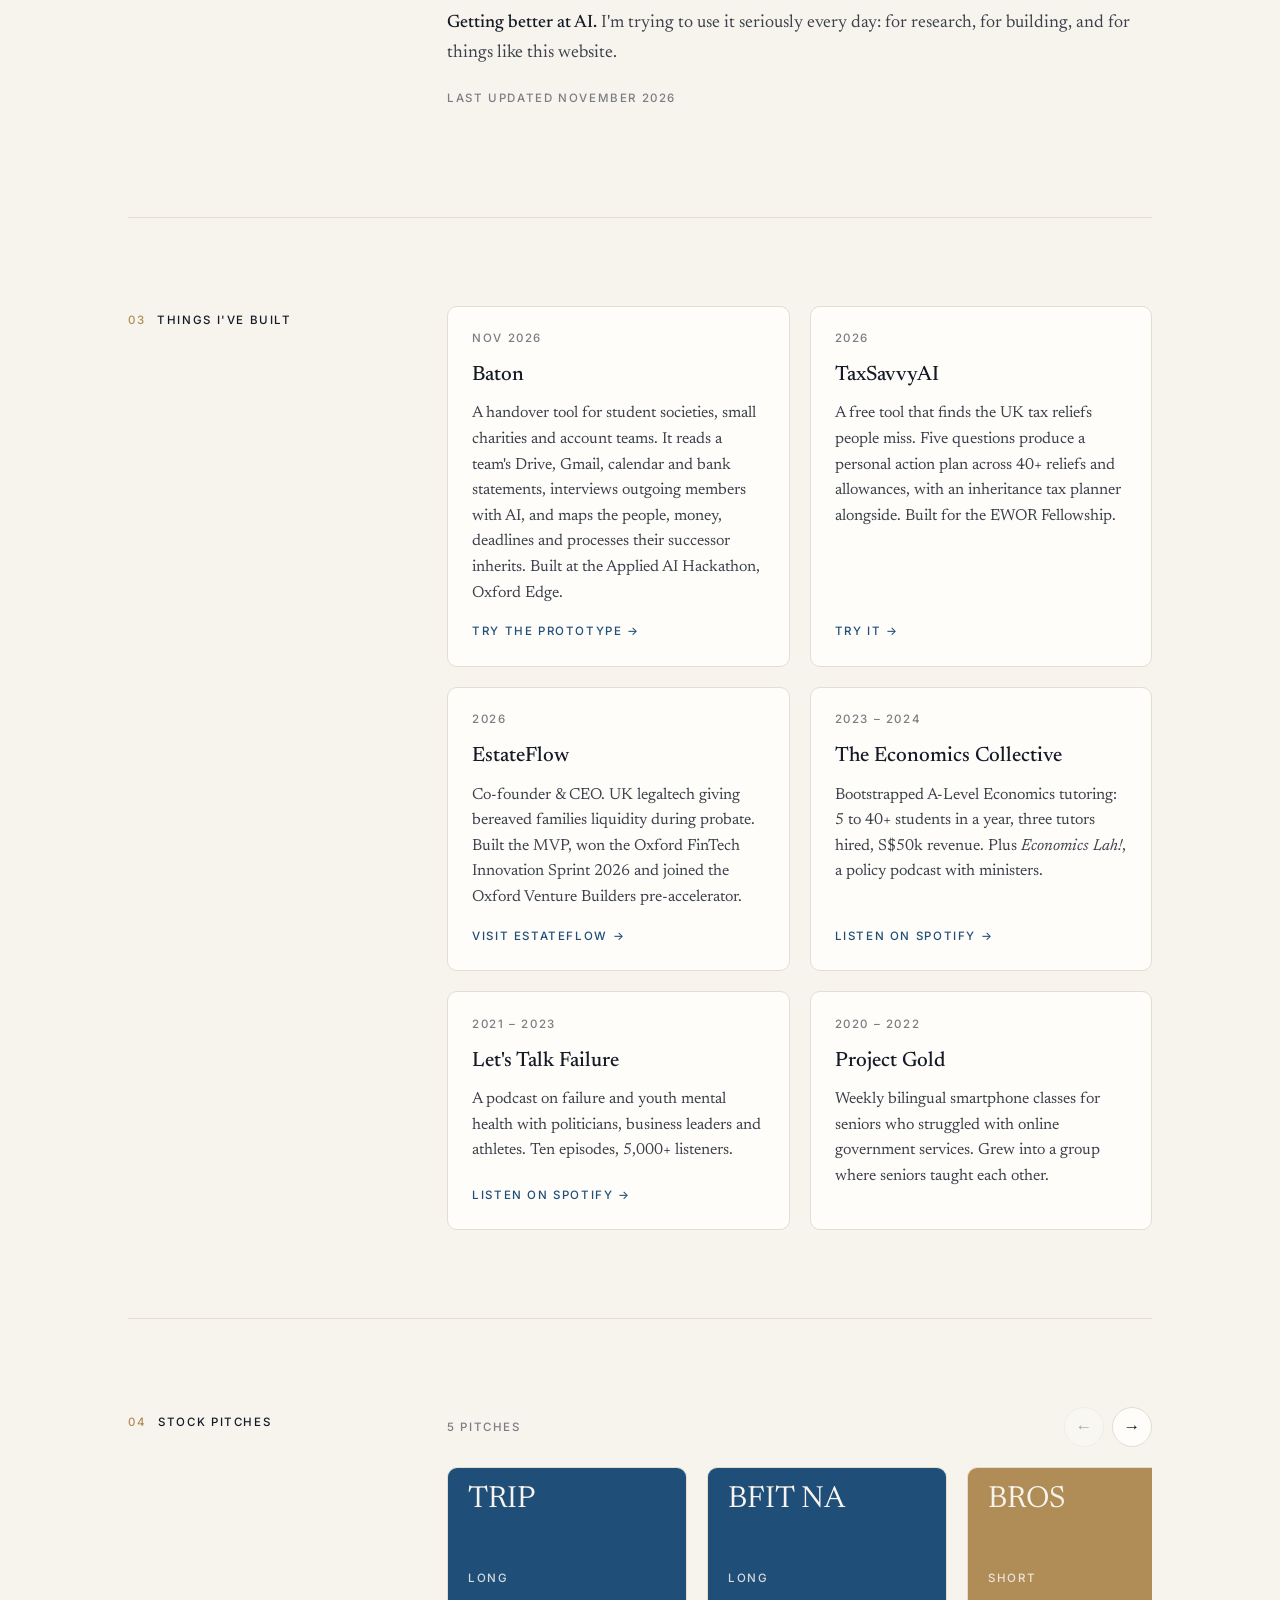
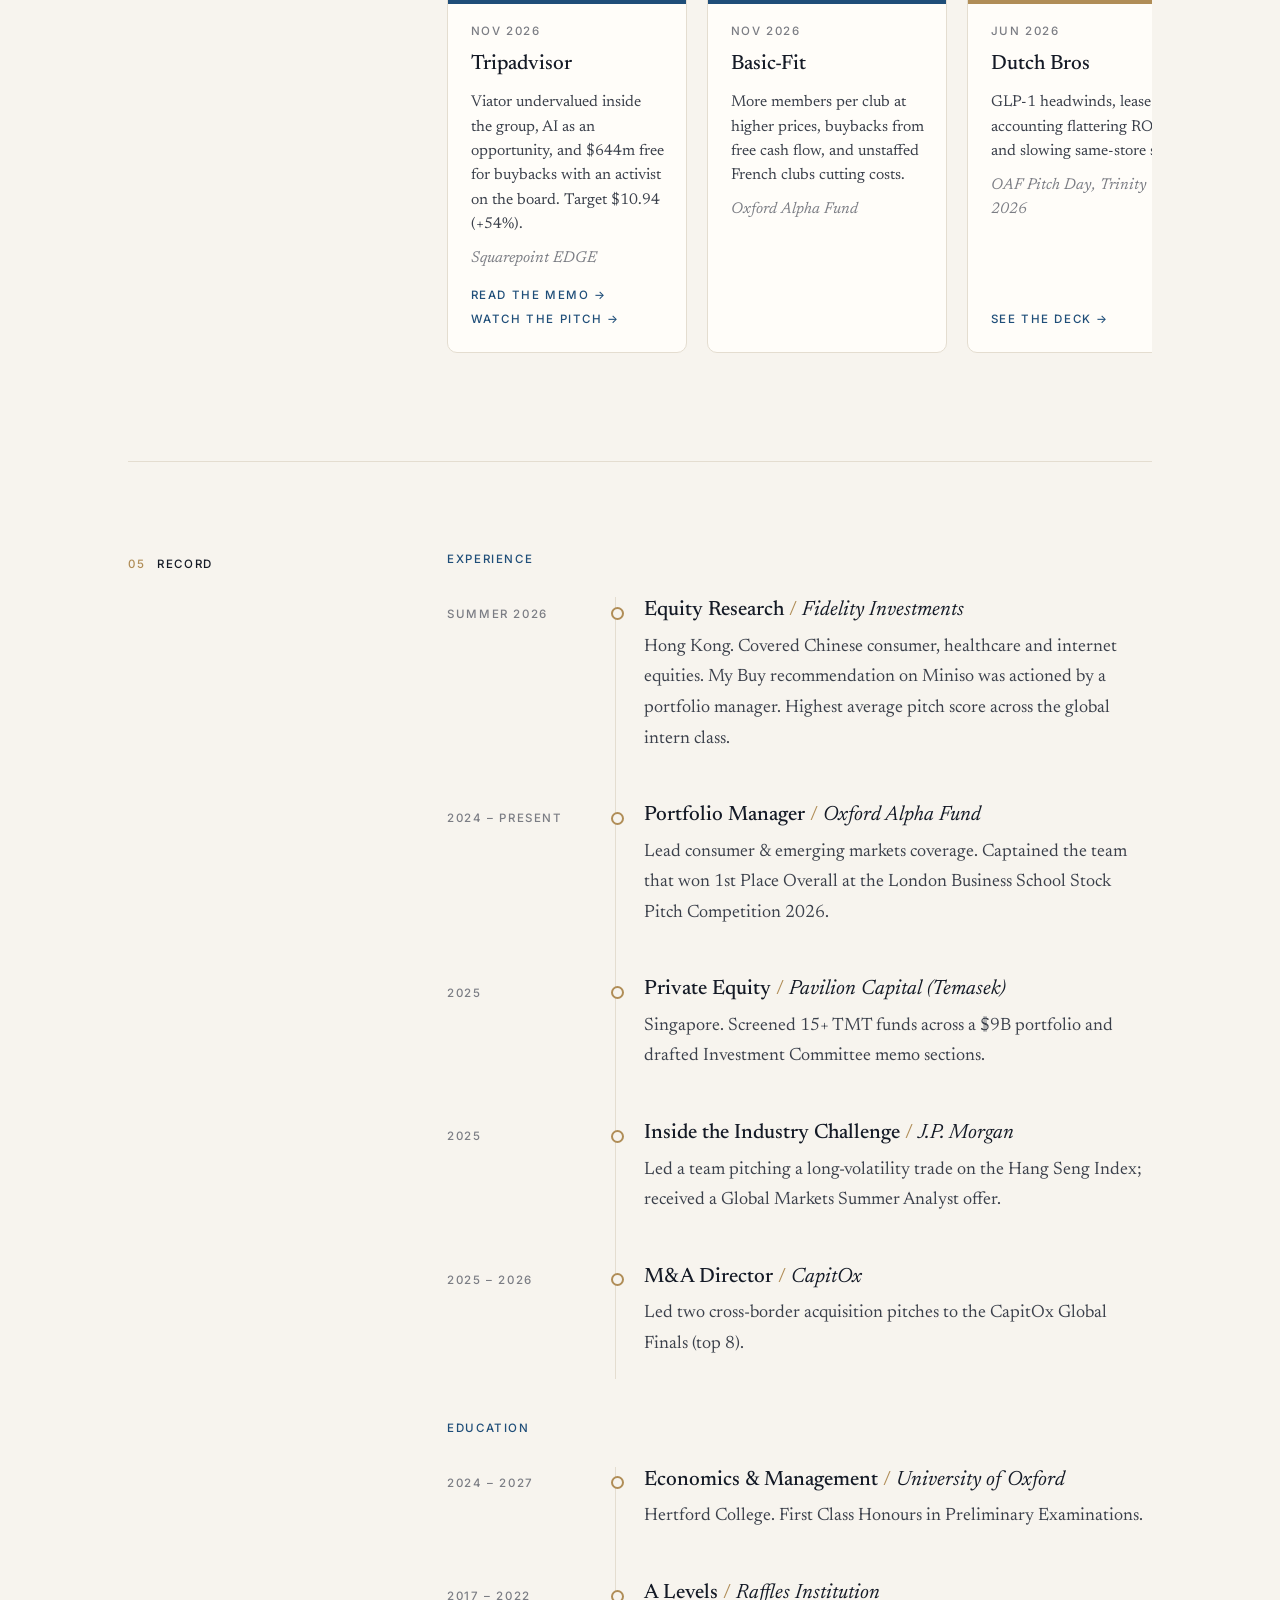
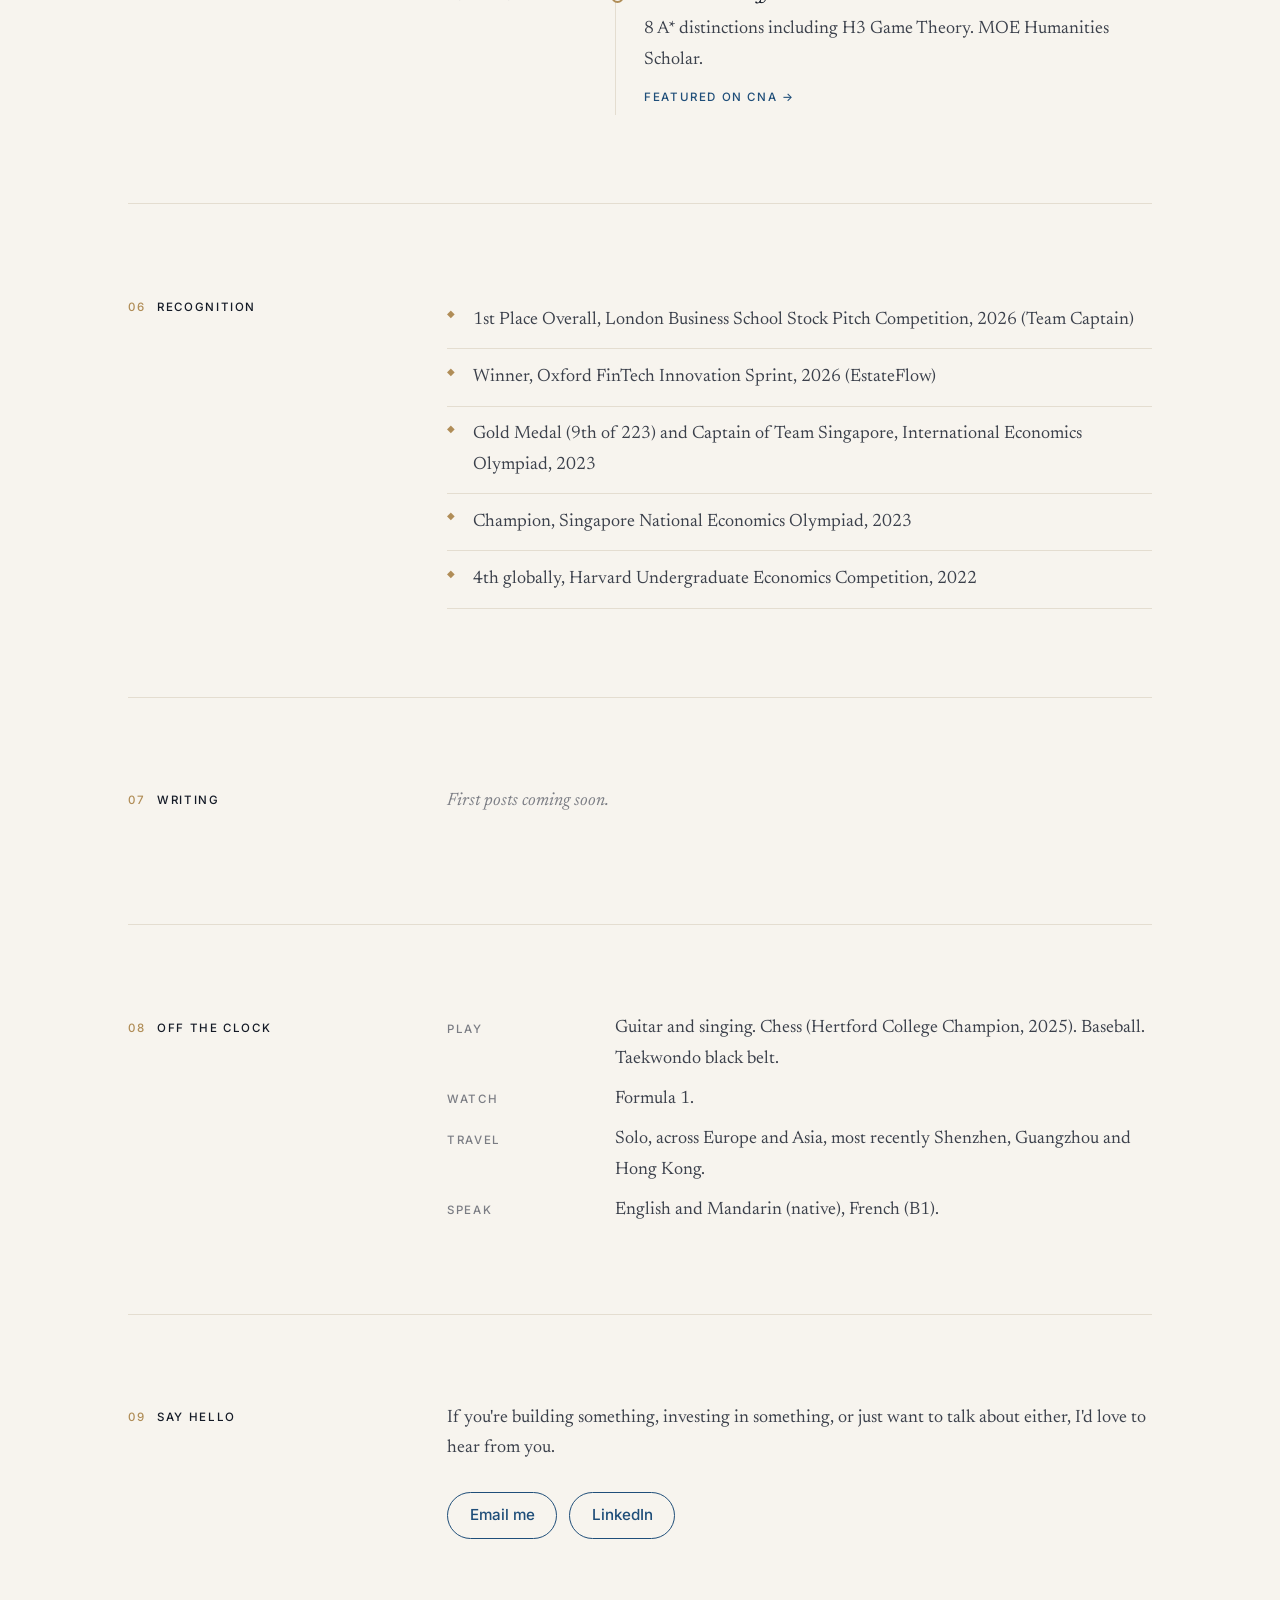
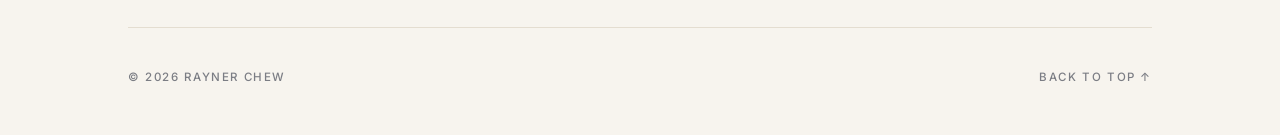
==== commit 8977168d: "Link Dutch Bros deck, date it Trinity 2026 Co-Authored-By: Claude Opus 5.5 <noreply@anthropic.com> C" ====
--- a/index.html
+++ b/index.html
@@ -180,20 +180,20 @@
               
             </li>
             <li class="pitch-card">
+              <div class="pitch-tile short"><span class="ticker">BROS</span><span class="call label">Short</span></div>
+              <span class="label when">Jun 2026</span>
+              <h3>Dutch Bros</h3>
+              <p>GLP-1 headwinds, lease accounting flattering ROIC, and slowing same-store sales.</p>
+              <p class="venue">OAF Pitch Day, Trinity 2026</p>
+              <div class="more-links label more"><a href="https://www.oxfordalphafund.com/news/2026/3/13/cheesecake-factory-inc-7gjp6-m5hbm-dz83f-m7j2g">See the deck</a></div>
+            </li>
+            <li class="pitch-card">
               <div class="pitch-tile long"><span class="ticker">MTCH</span><span class="call label">Long</span></div>
               <span class="label when">Mar 2026</span>
               <h3>Match Group</h3>
               <p>Payments moving from app stores to the web, Tinder payers stabilising, and Hinge growing structurally.</p>
               <p class="venue">1st Place, LBS Stock Pitch Competition; OAF Pitch Day</p>
               <div class="more-links label more"><a href="https://www.oxfordalphafund.com/news/2026/3/13/match-group-inc">See the deck</a></div>
-            </li>
-            <li class="pitch-card">
-              <div class="pitch-tile short"><span class="ticker">BROS</span><span class="call label">Short</span></div>
-              <span class="label when">2026</span>
-              <h3>Dutch Bros</h3>
-              <p>GLP-1 headwinds, lease accounting flattering ROIC, and slowing same-store sales.</p>
-              <p class="venue">Oxford Alpha Fund</p>
-              
             </li>
             <li class="pitch-card">
               <div class="pitch-tile long"><span class="ticker">UPWK</span><span class="call label">Long</span></div>
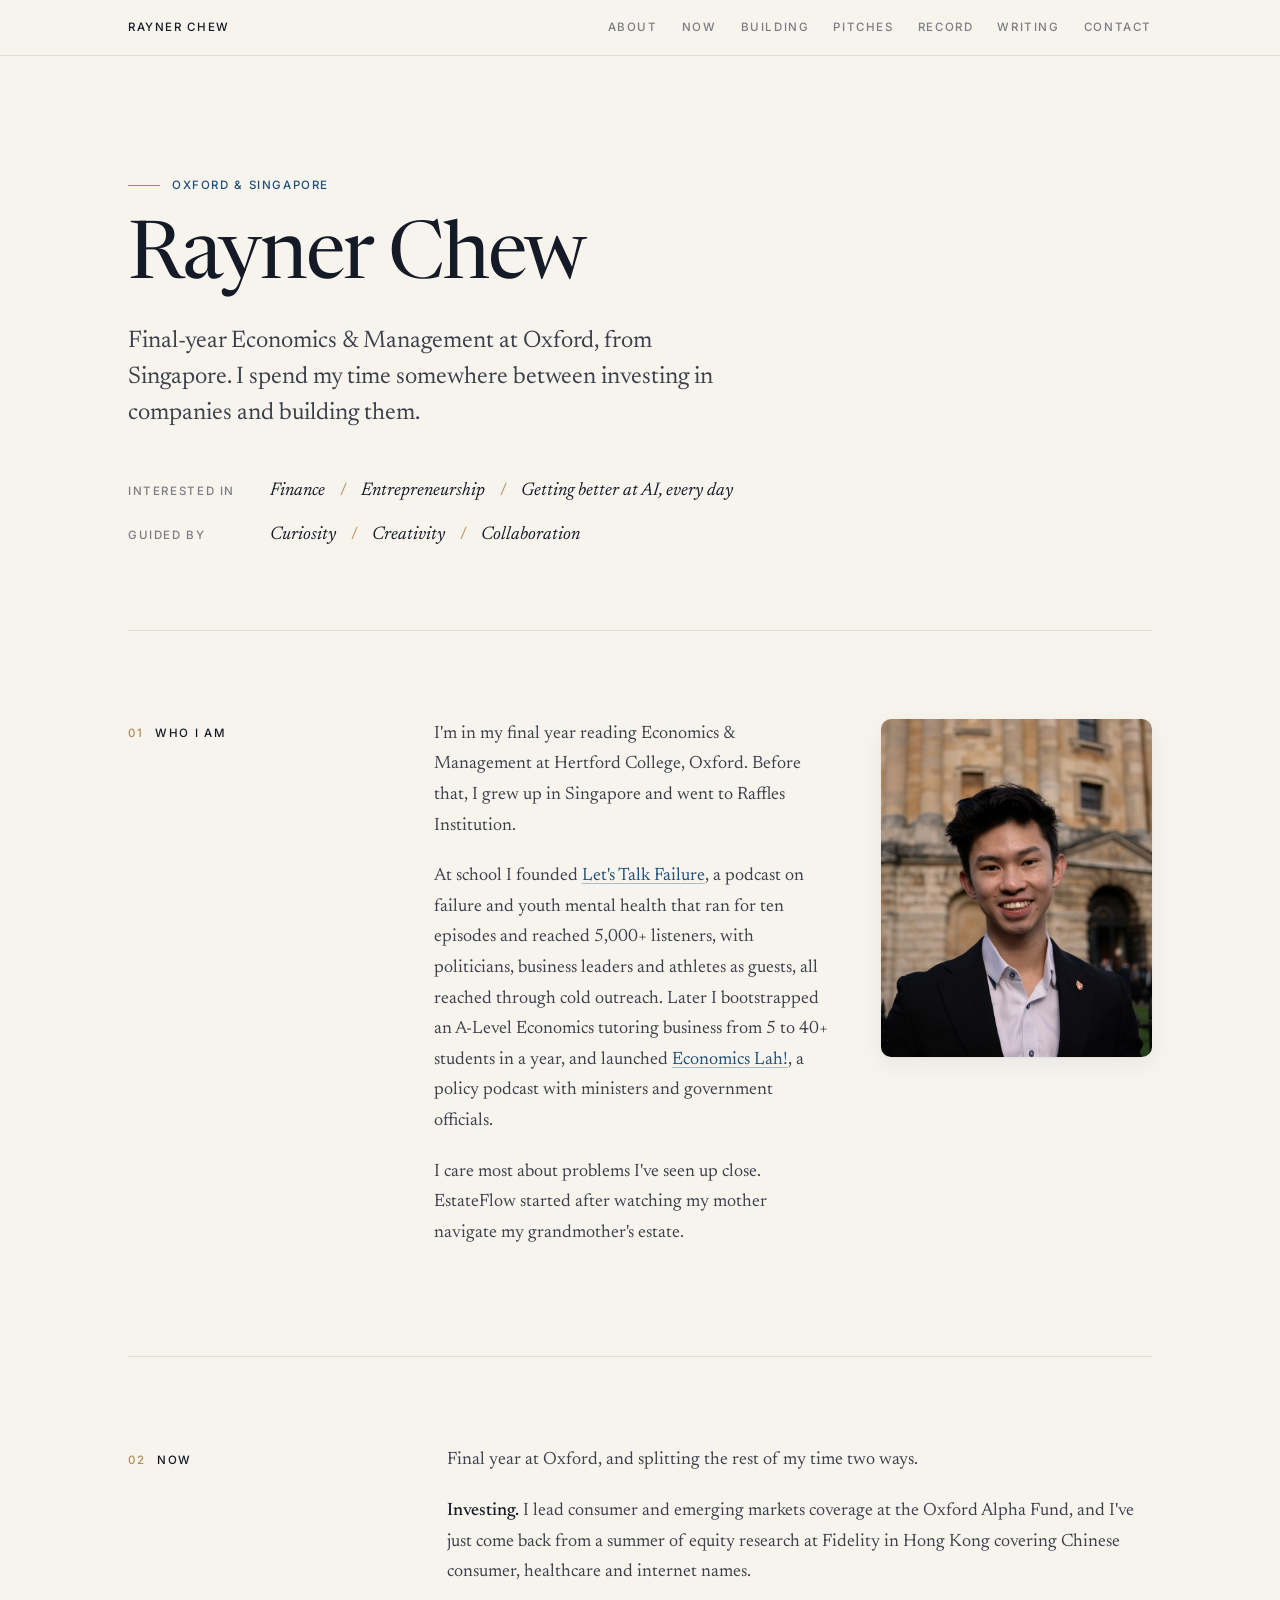
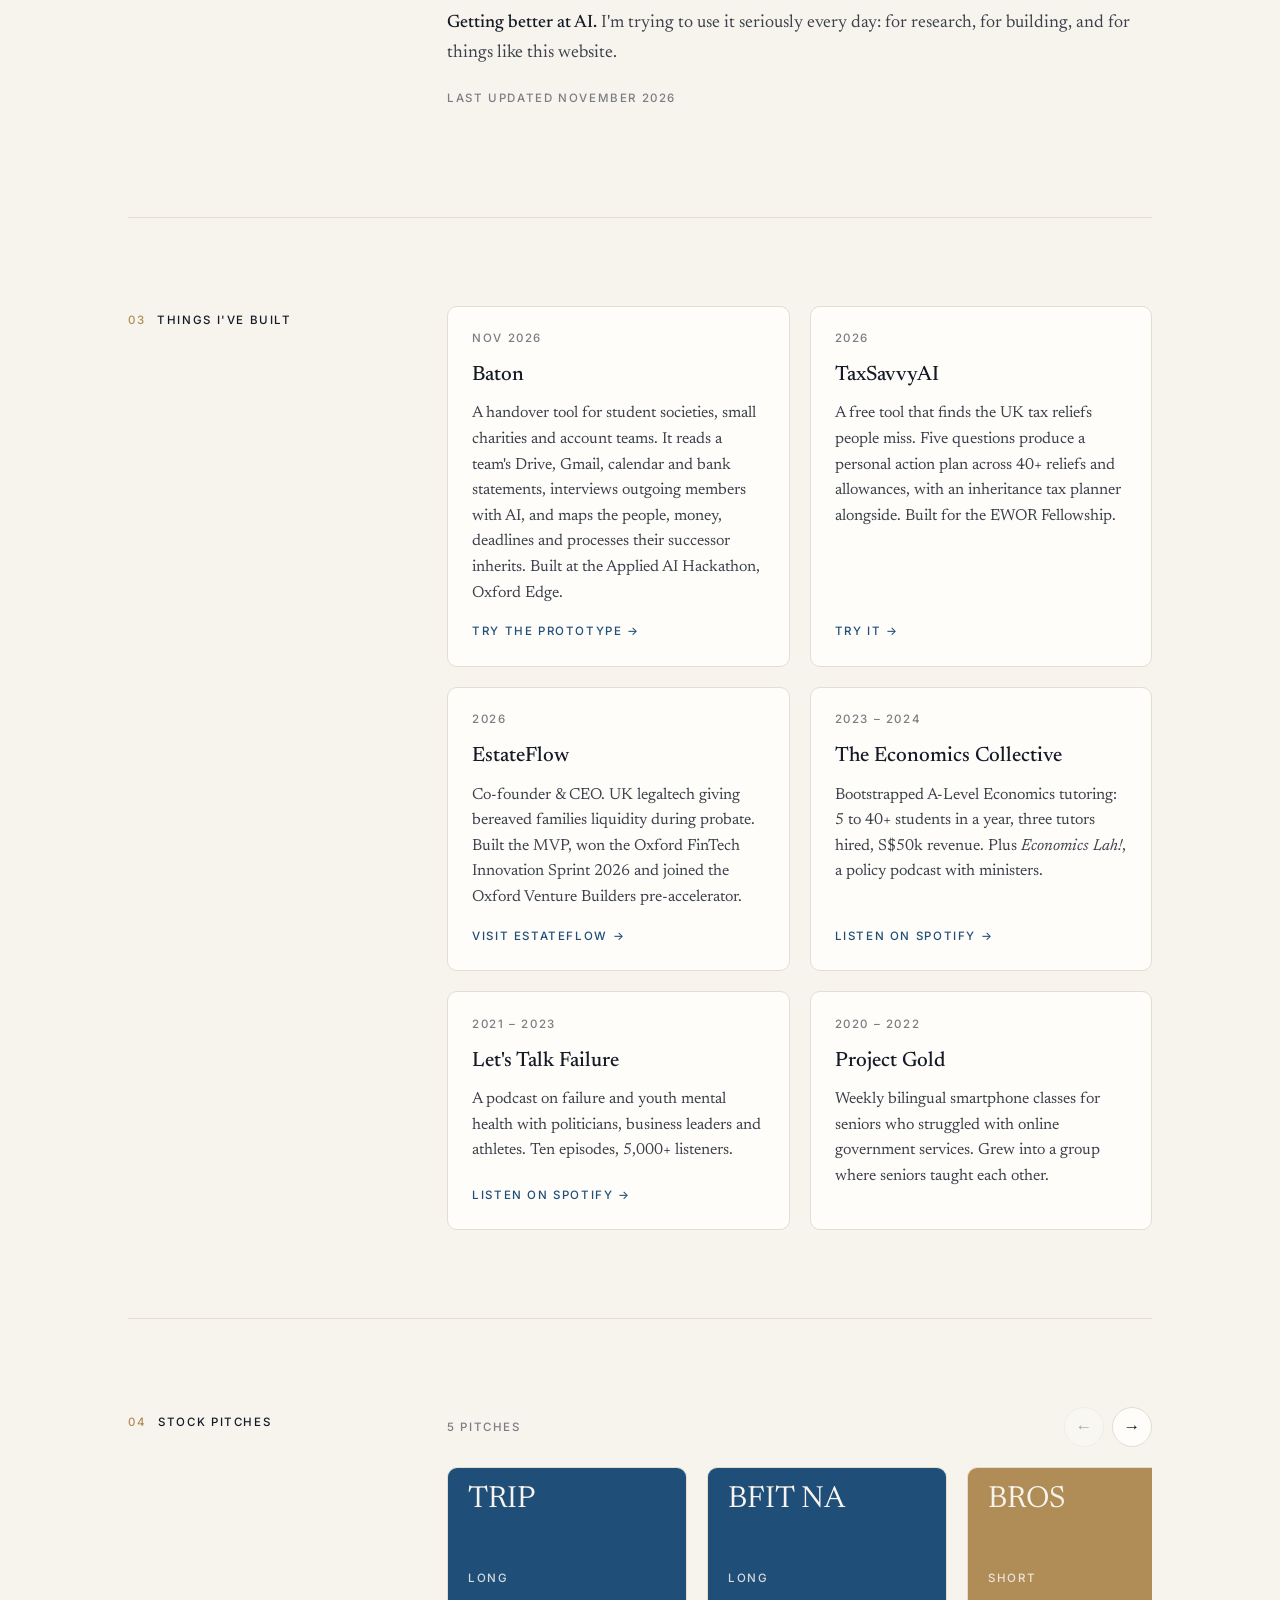
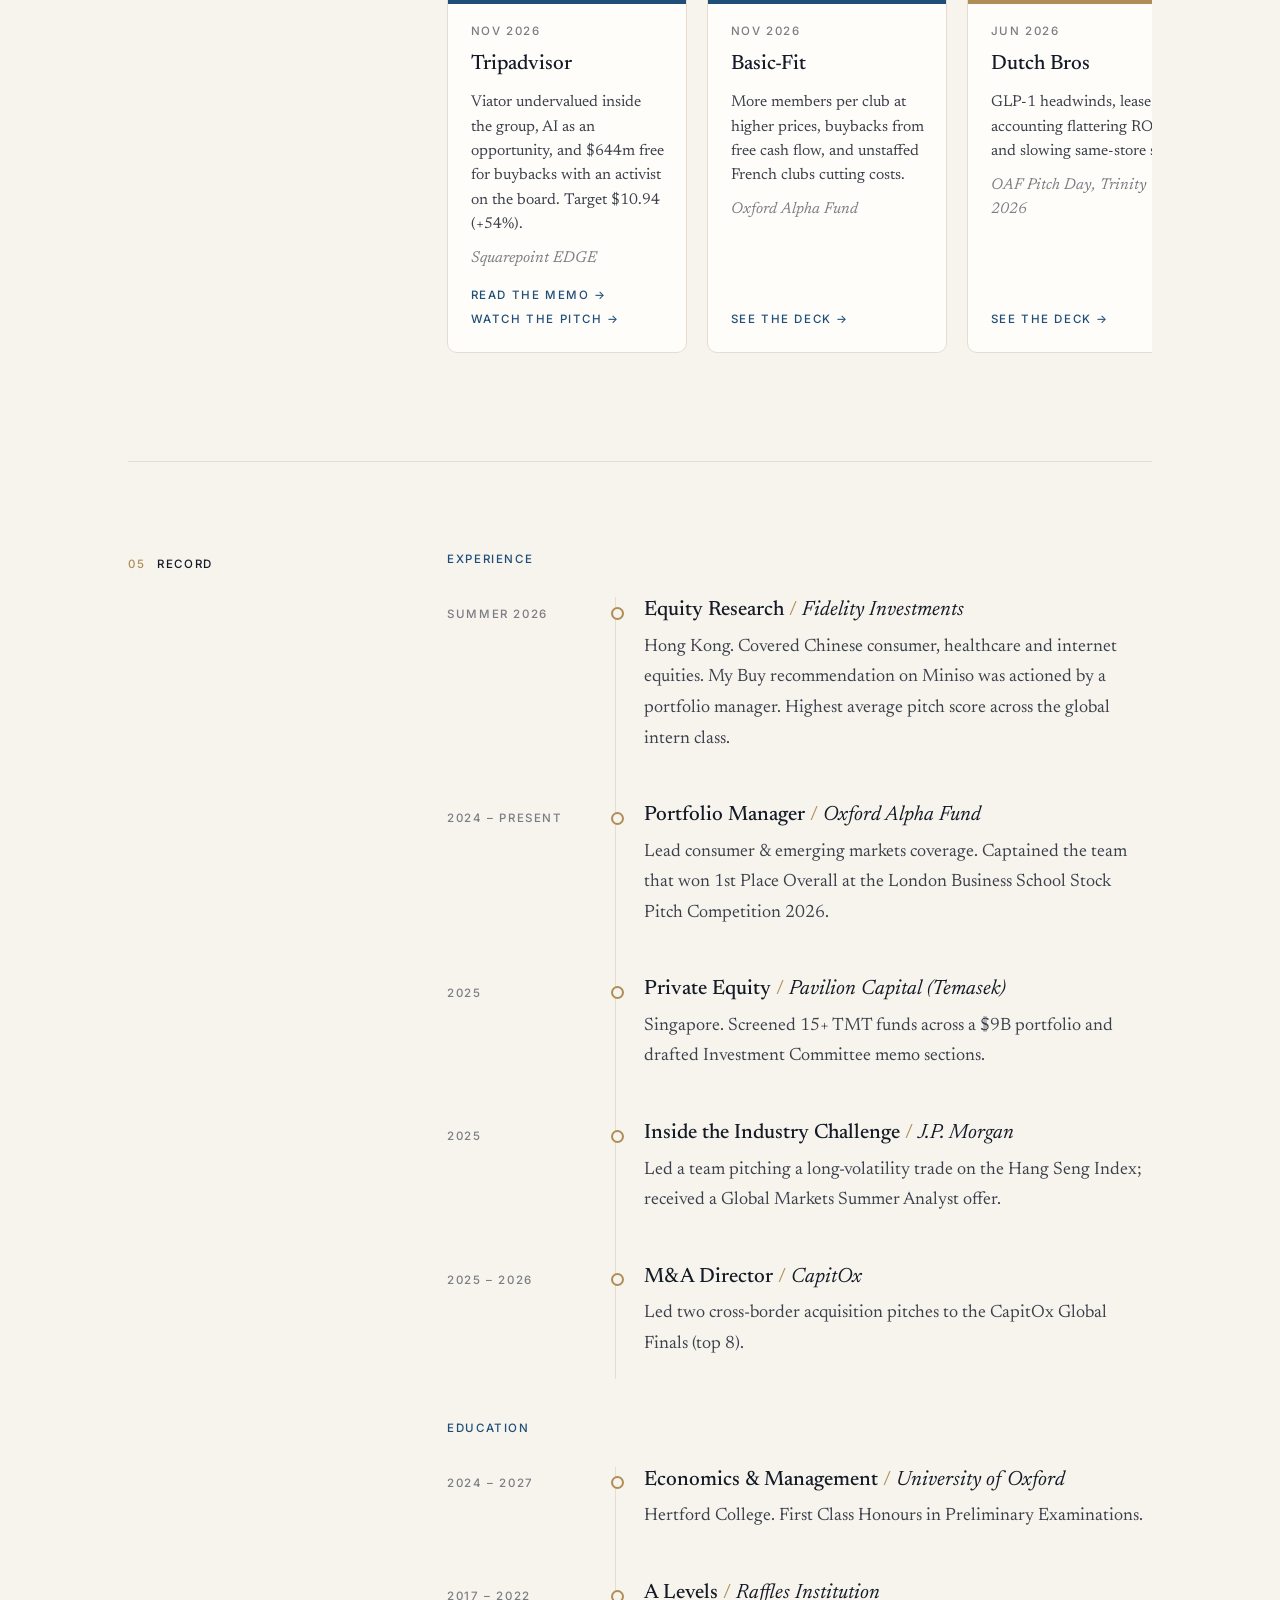
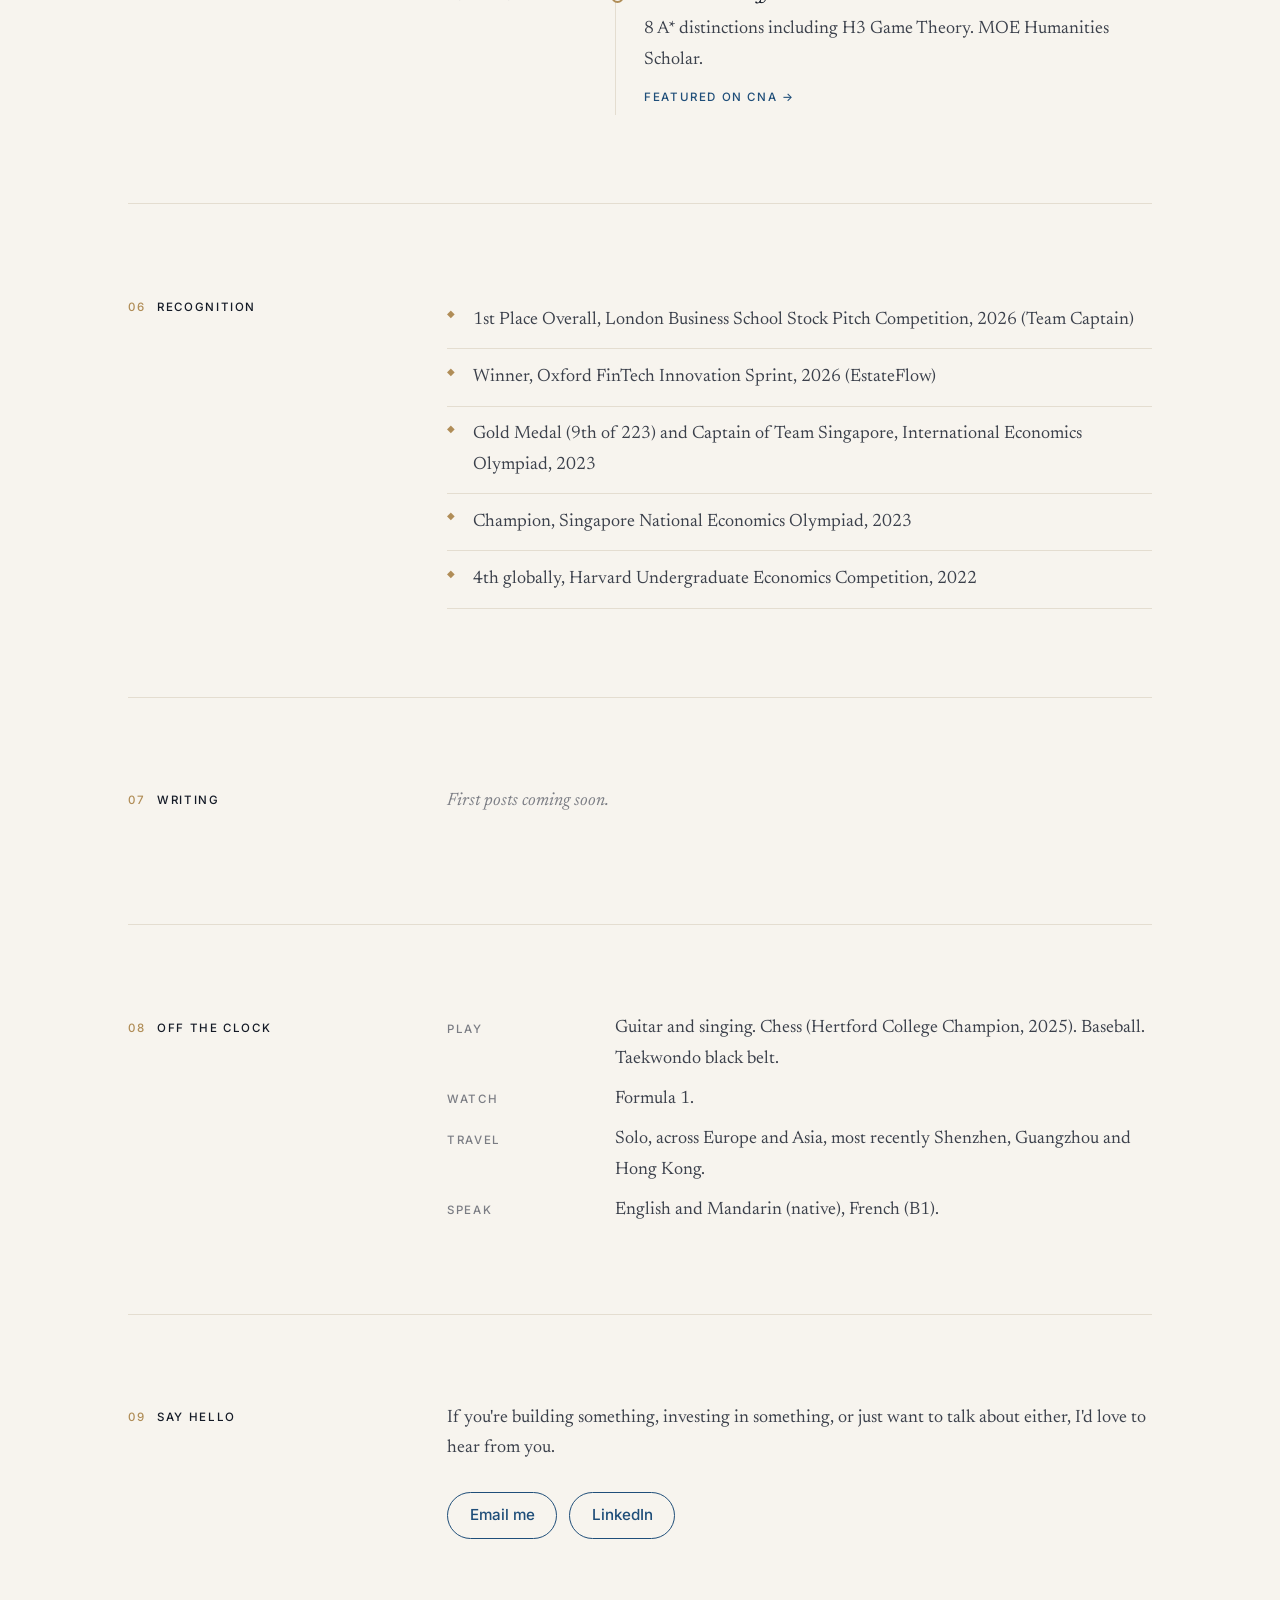
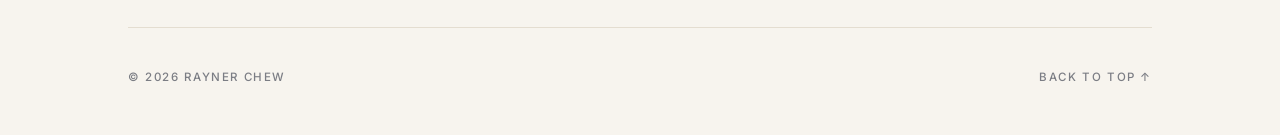
==== commit c8c42f65: "Add Basic-Fit deck Co-Authored-By: Claude Opus 5.5 <noreply@anthropic.com> Claude-Session: https://c" ====
--- a/index.html
+++ b/index.html
@@ -177,7 +177,7 @@
               <h3>Basic-Fit</h3>
               <p>More members per club at higher prices, buybacks from free cash flow, and unstaffed French clubs cutting costs.</p>
               <p class="venue">Oxford Alpha Fund</p>
-              
+              <div class="more-links label more"><a href="pitches/BFIT_Deck.pdf">See the deck</a></div>
             </li>
             <li class="pitch-card">
               <div class="pitch-tile short"><span class="ticker">BROS</span><span class="call label">Short</span></div>
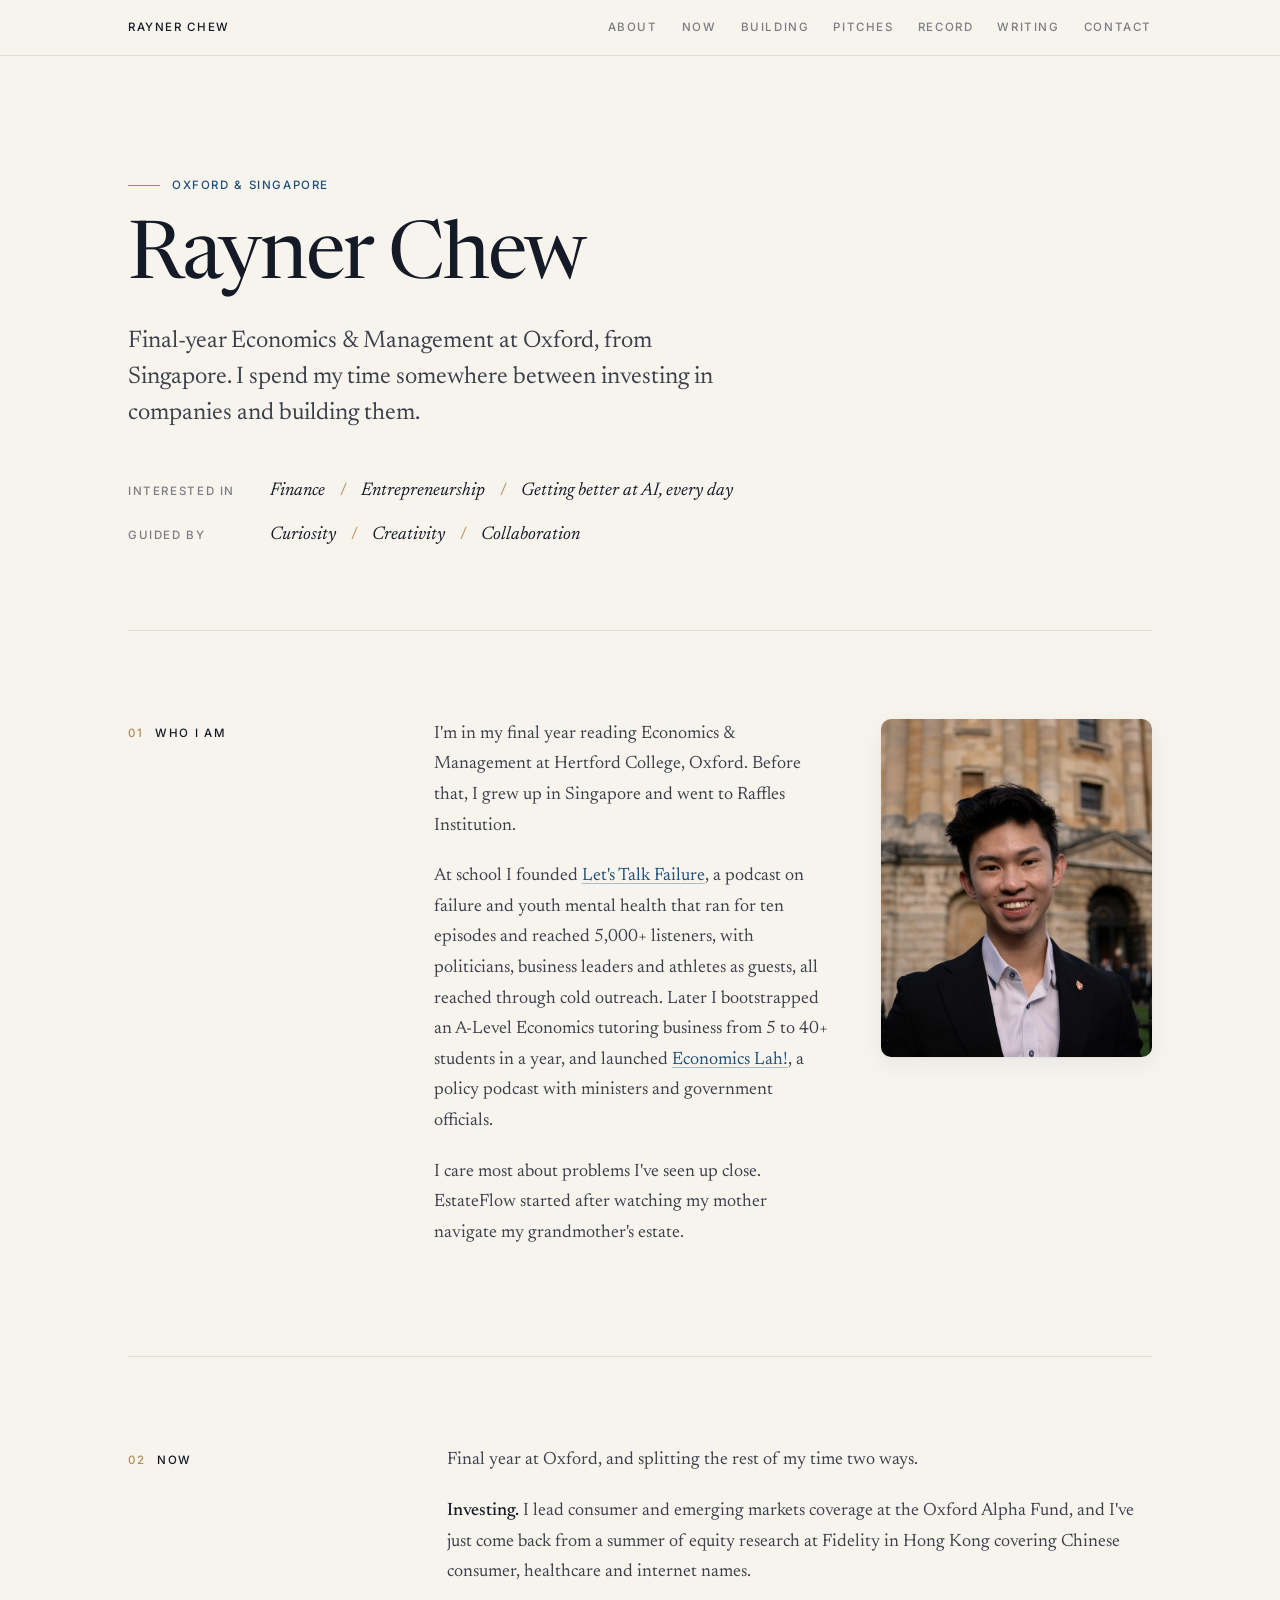
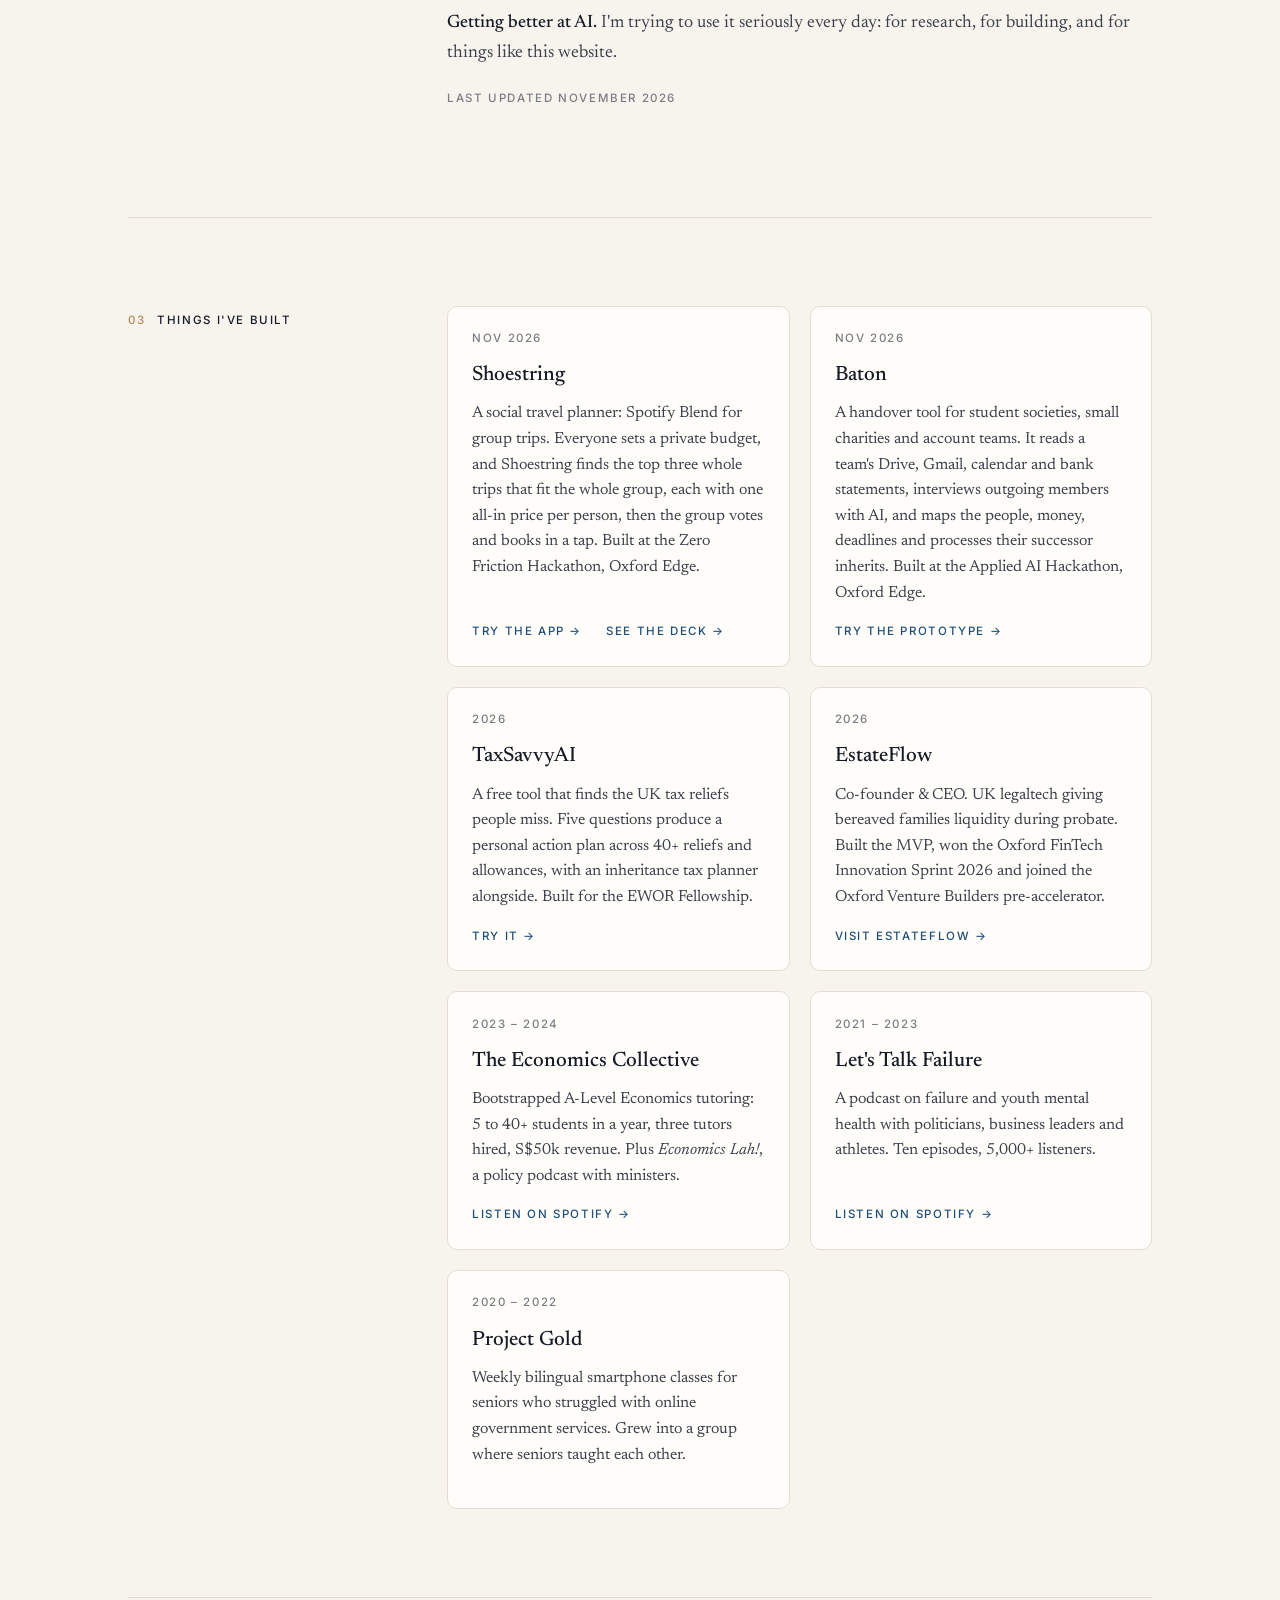
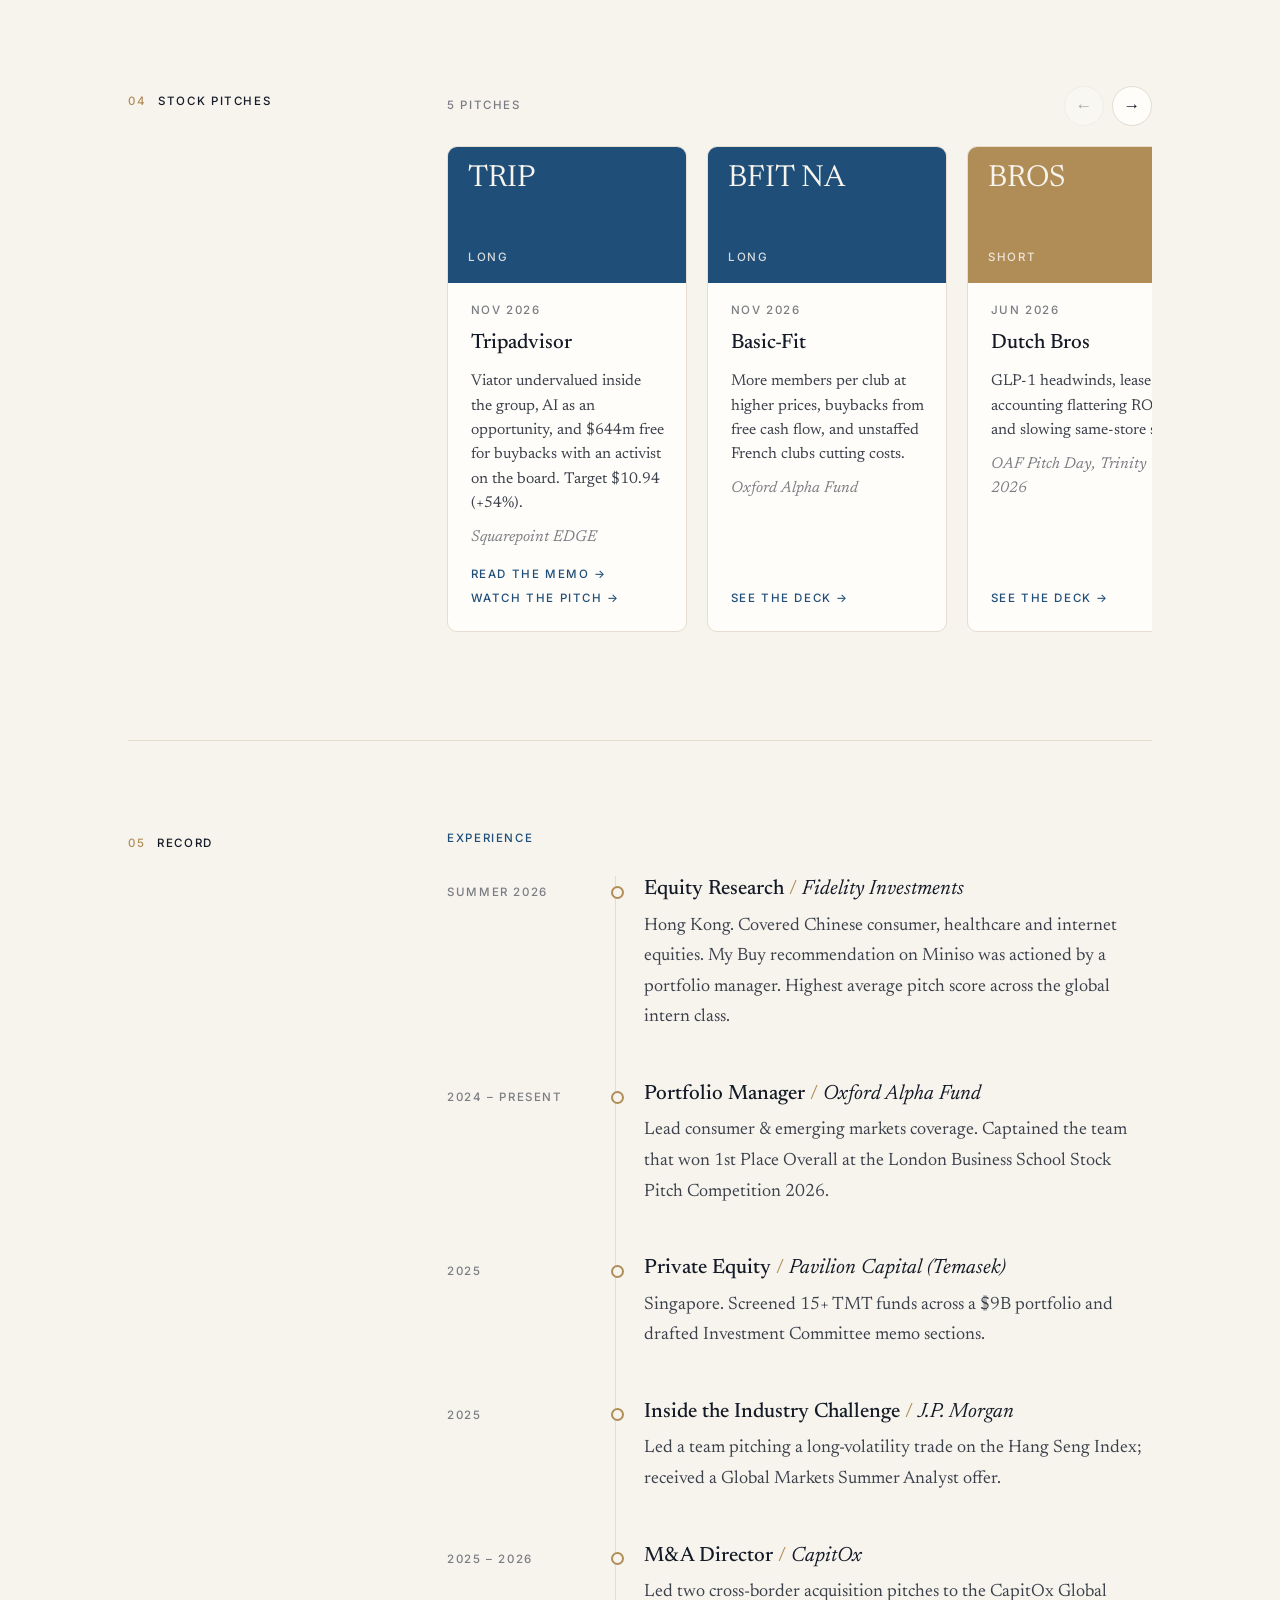
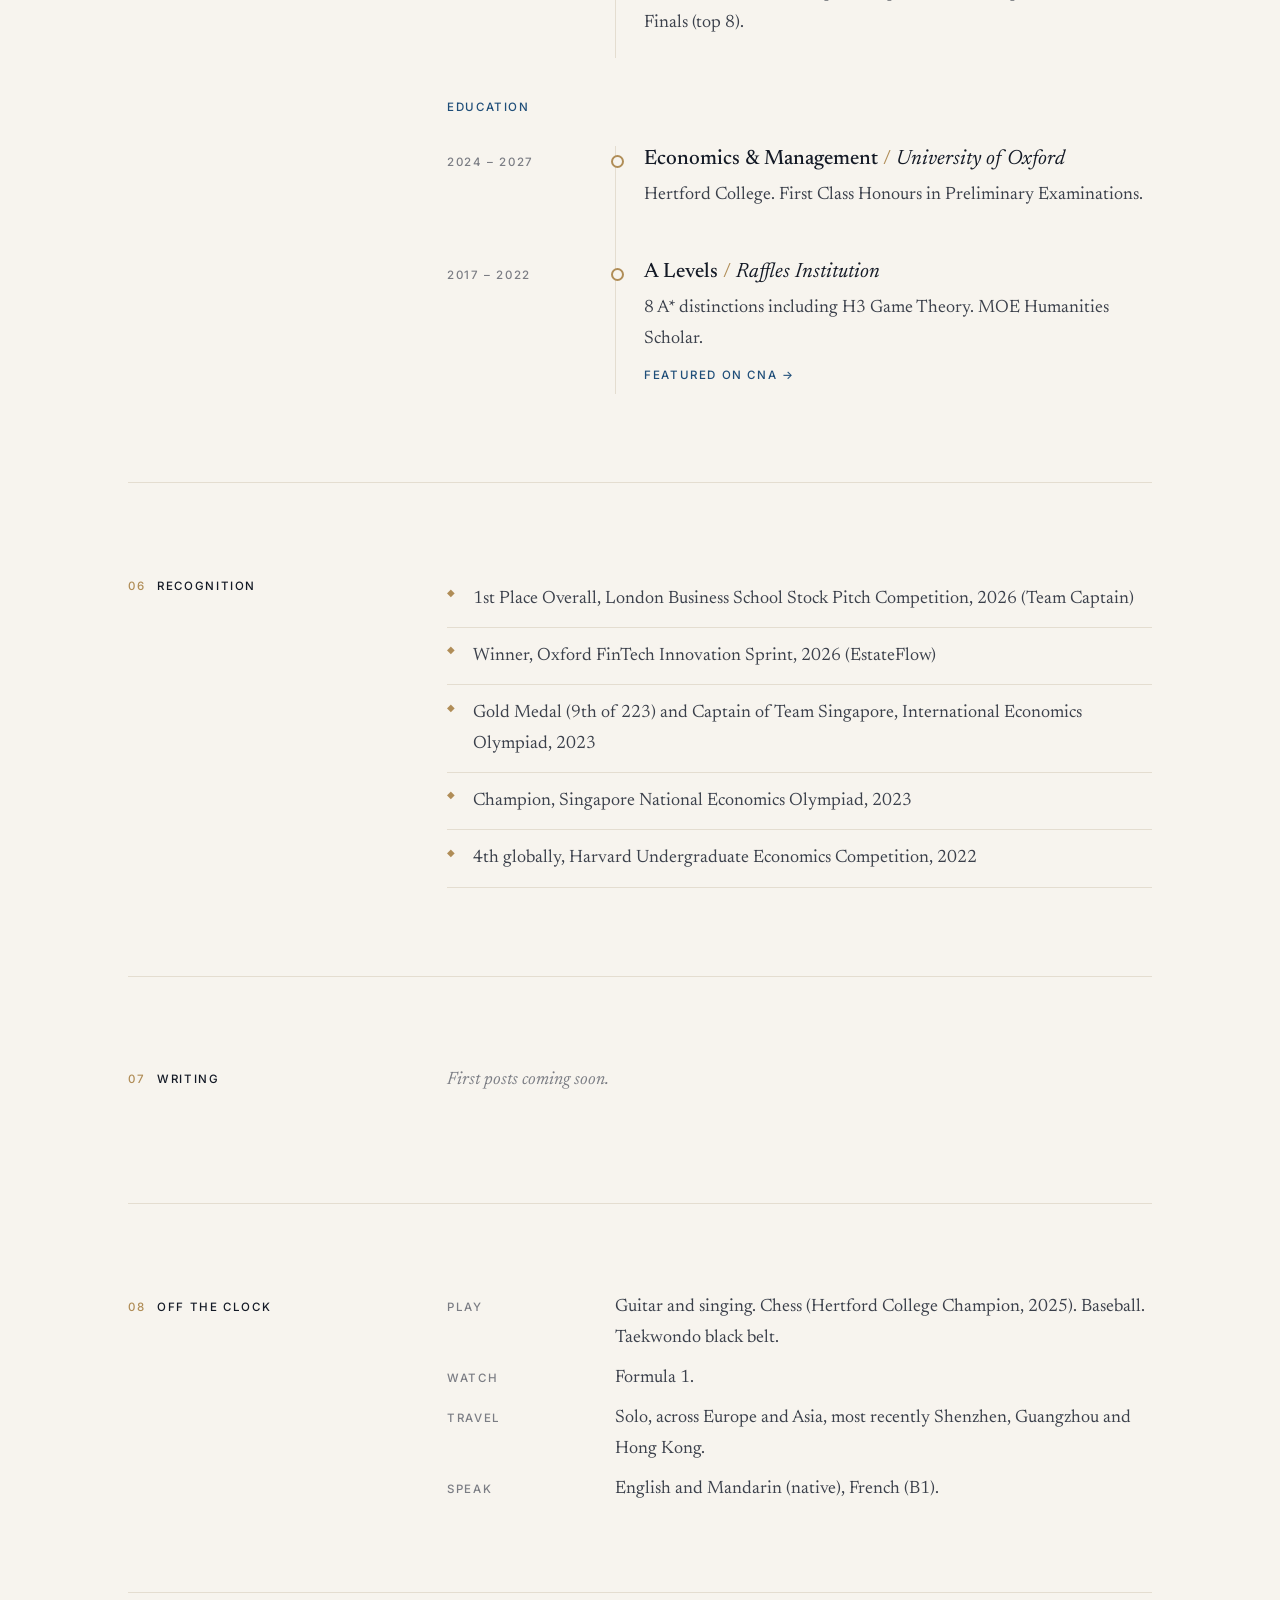
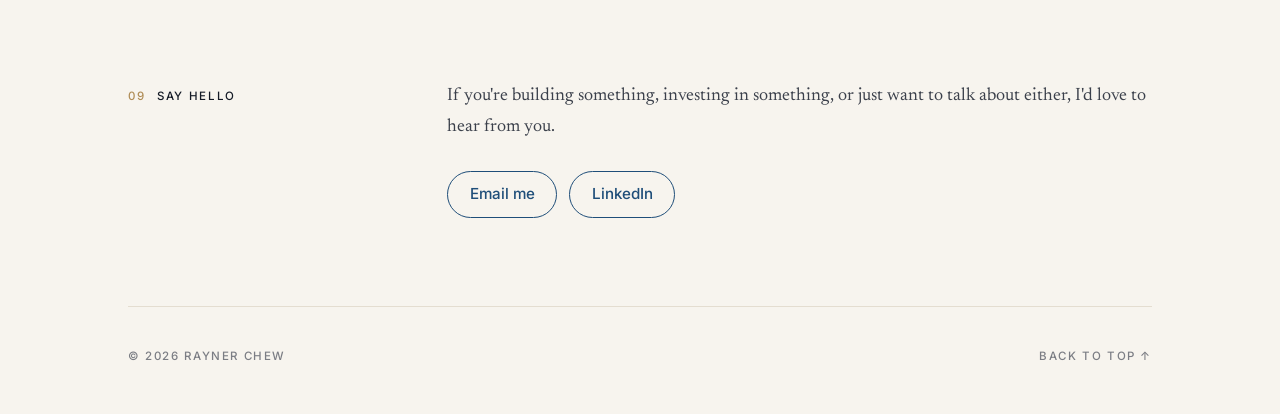
==== commit ab4ef4bd: "Add Shoestring to projects Social travel planner from the Zero Friction Hackathon at Oxford Edge, wi" ====
--- a/index.html
+++ b/index.html
@@ -111,6 +111,12 @@
         <div class="label"><span class="num">03</span>Things I've built</div>
         <div class="content wide">
           <div class="cards">
+            <div class="card">
+              <span class="label">Nov 2026</span>
+              <h3>Shoestring</h3>
+              <p>A social travel planner: Spotify Blend for group trips. Everyone sets a private budget, and Shoestring finds the top three whole trips that fit the whole group, each with one all-in price per person, then the group votes and books in a tap. Built at the Zero Friction Hackathon, Oxford Edge.</p>
+              <div class="more-links label more"><a href="https://shoestring.lovable.app/">Try the app</a><a href="projects/Shoestring_Deck.pdf">See the deck</a></div>
+            </div>
             <div class="card">
               <span class="label">Nov 2026</span>
               <h3>Baton</h3>
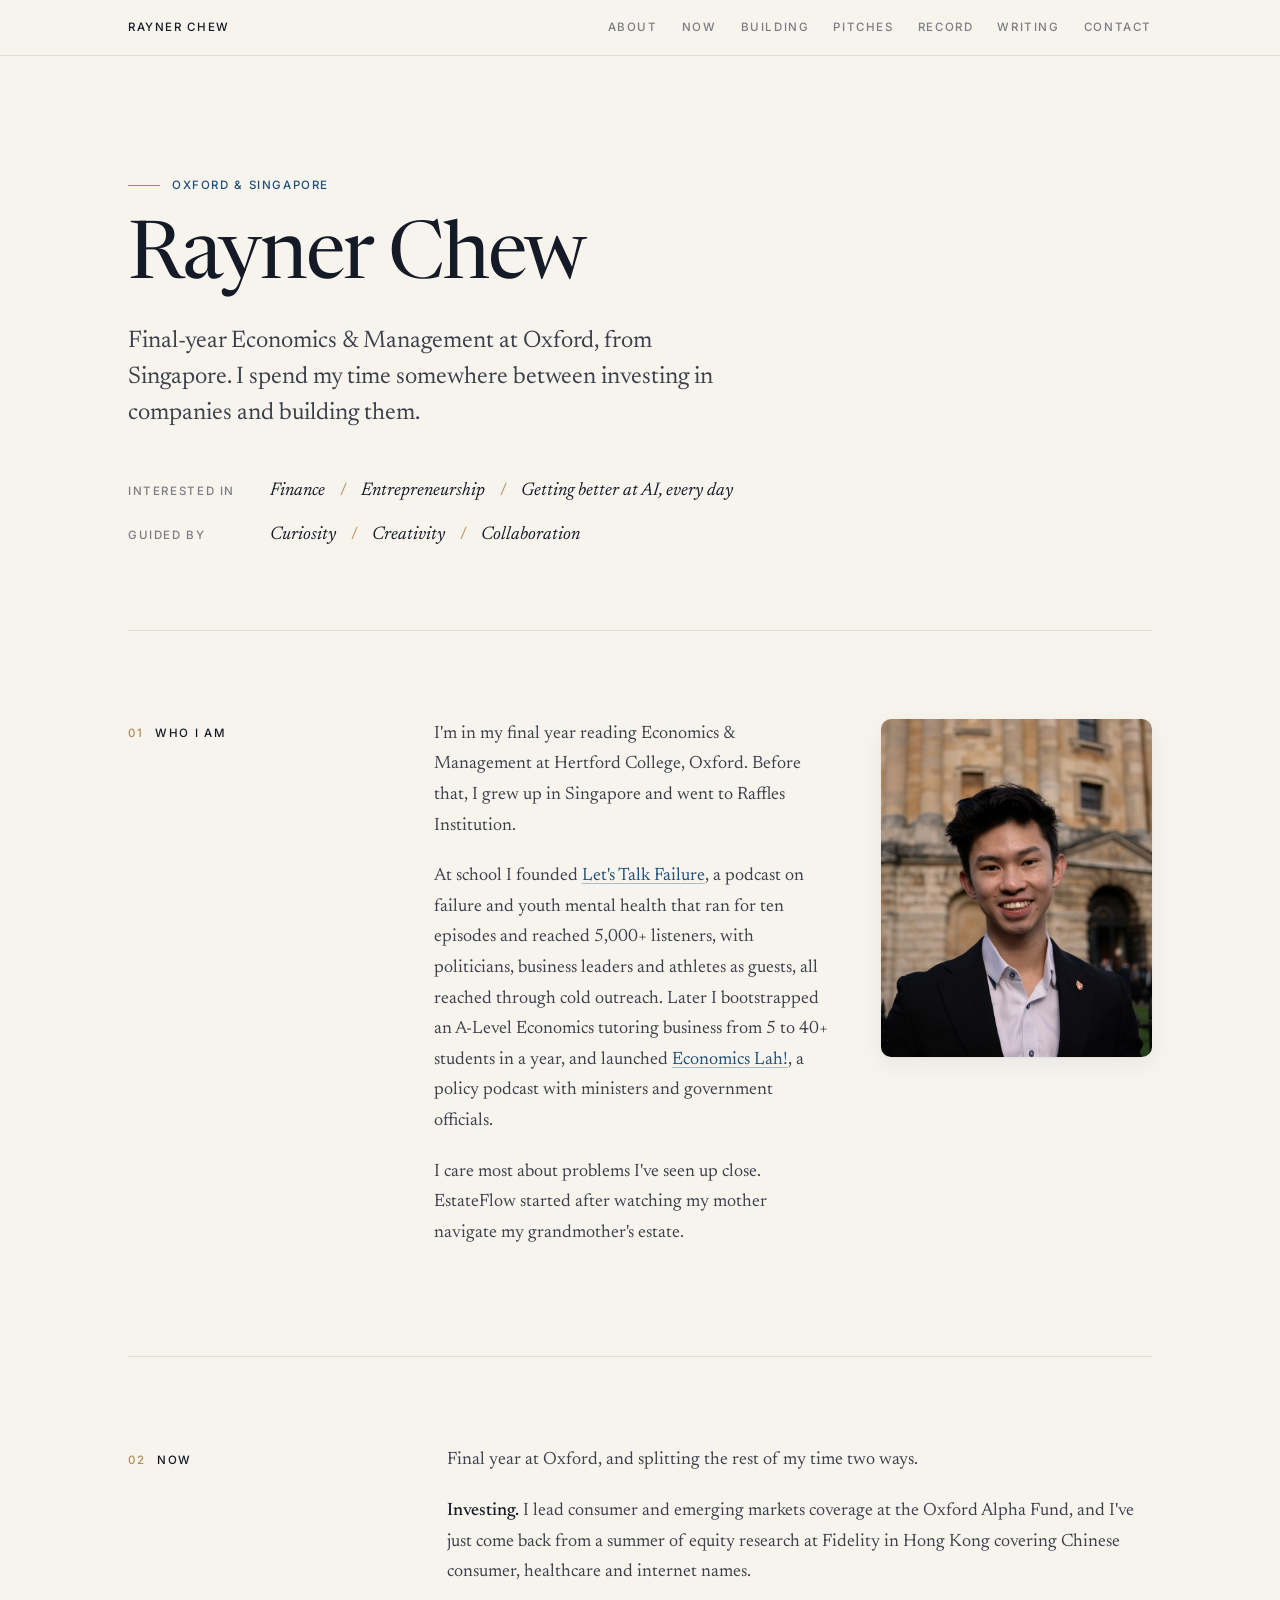
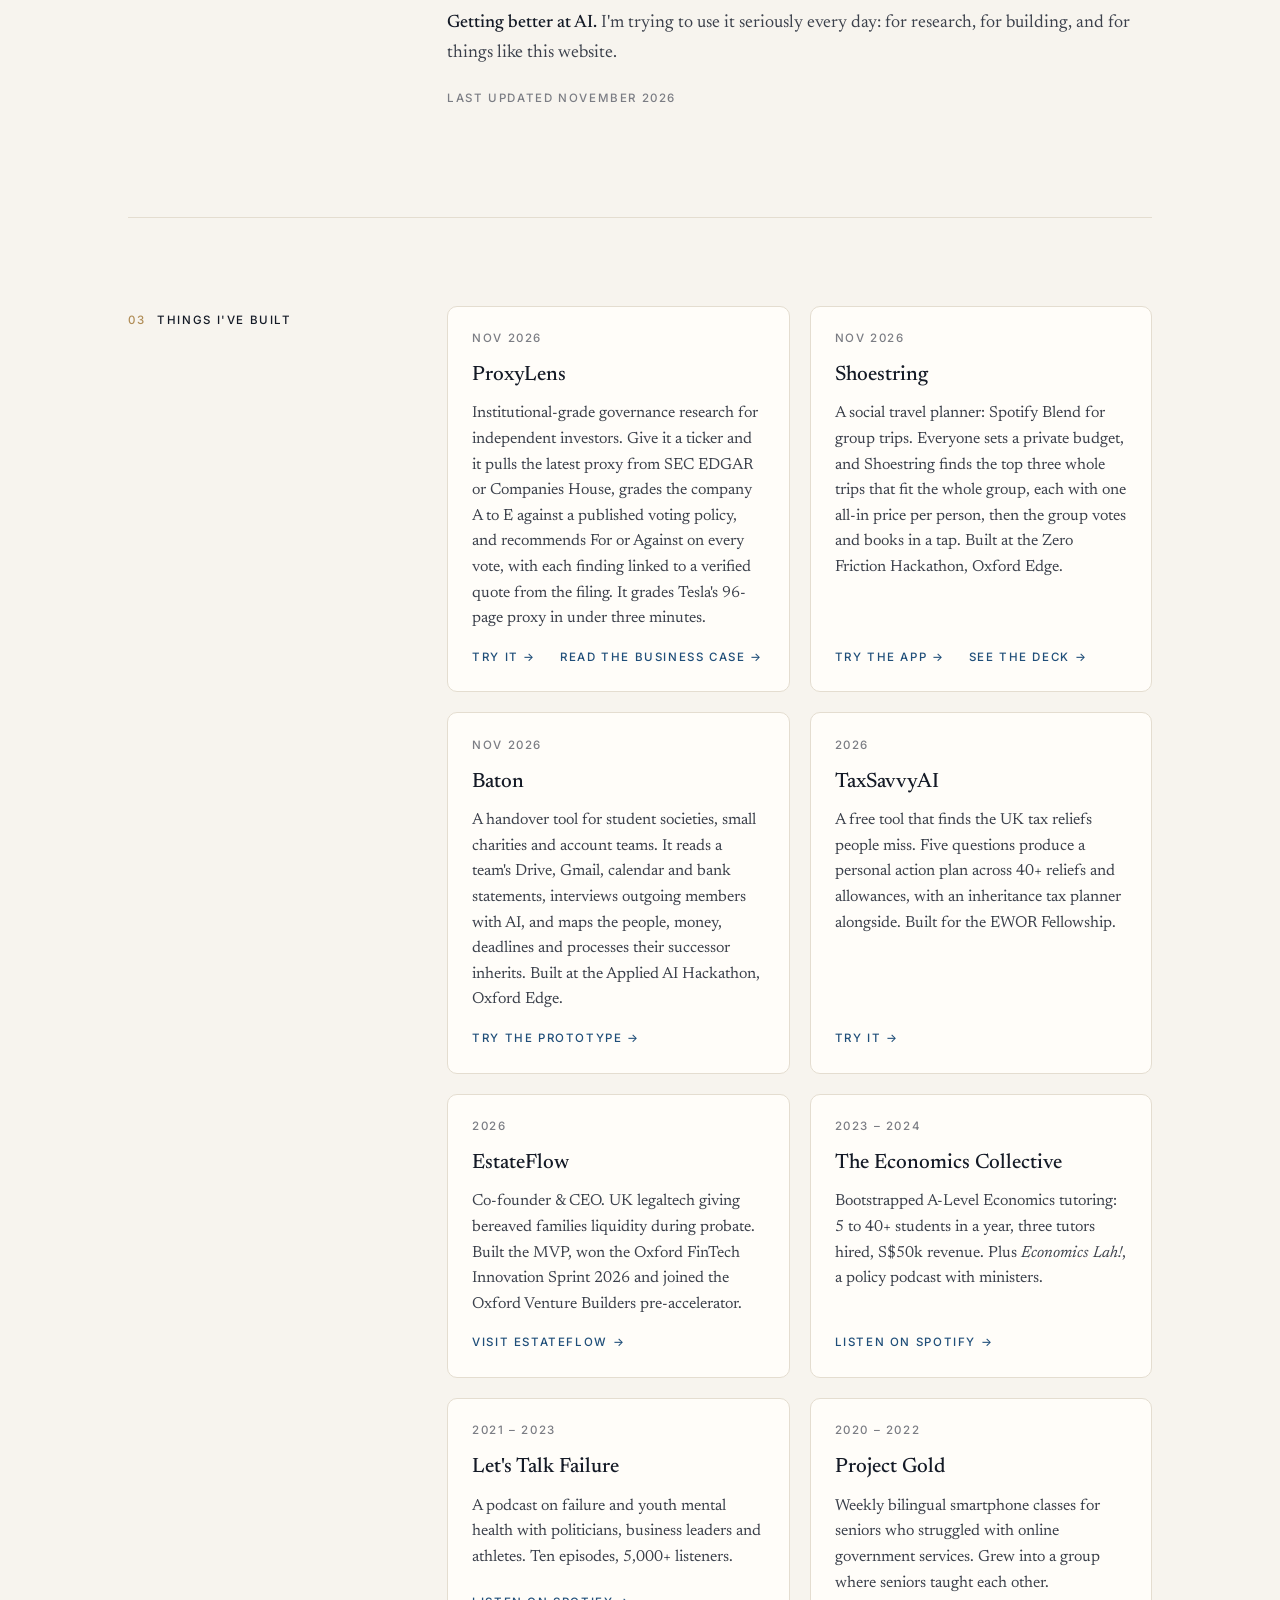
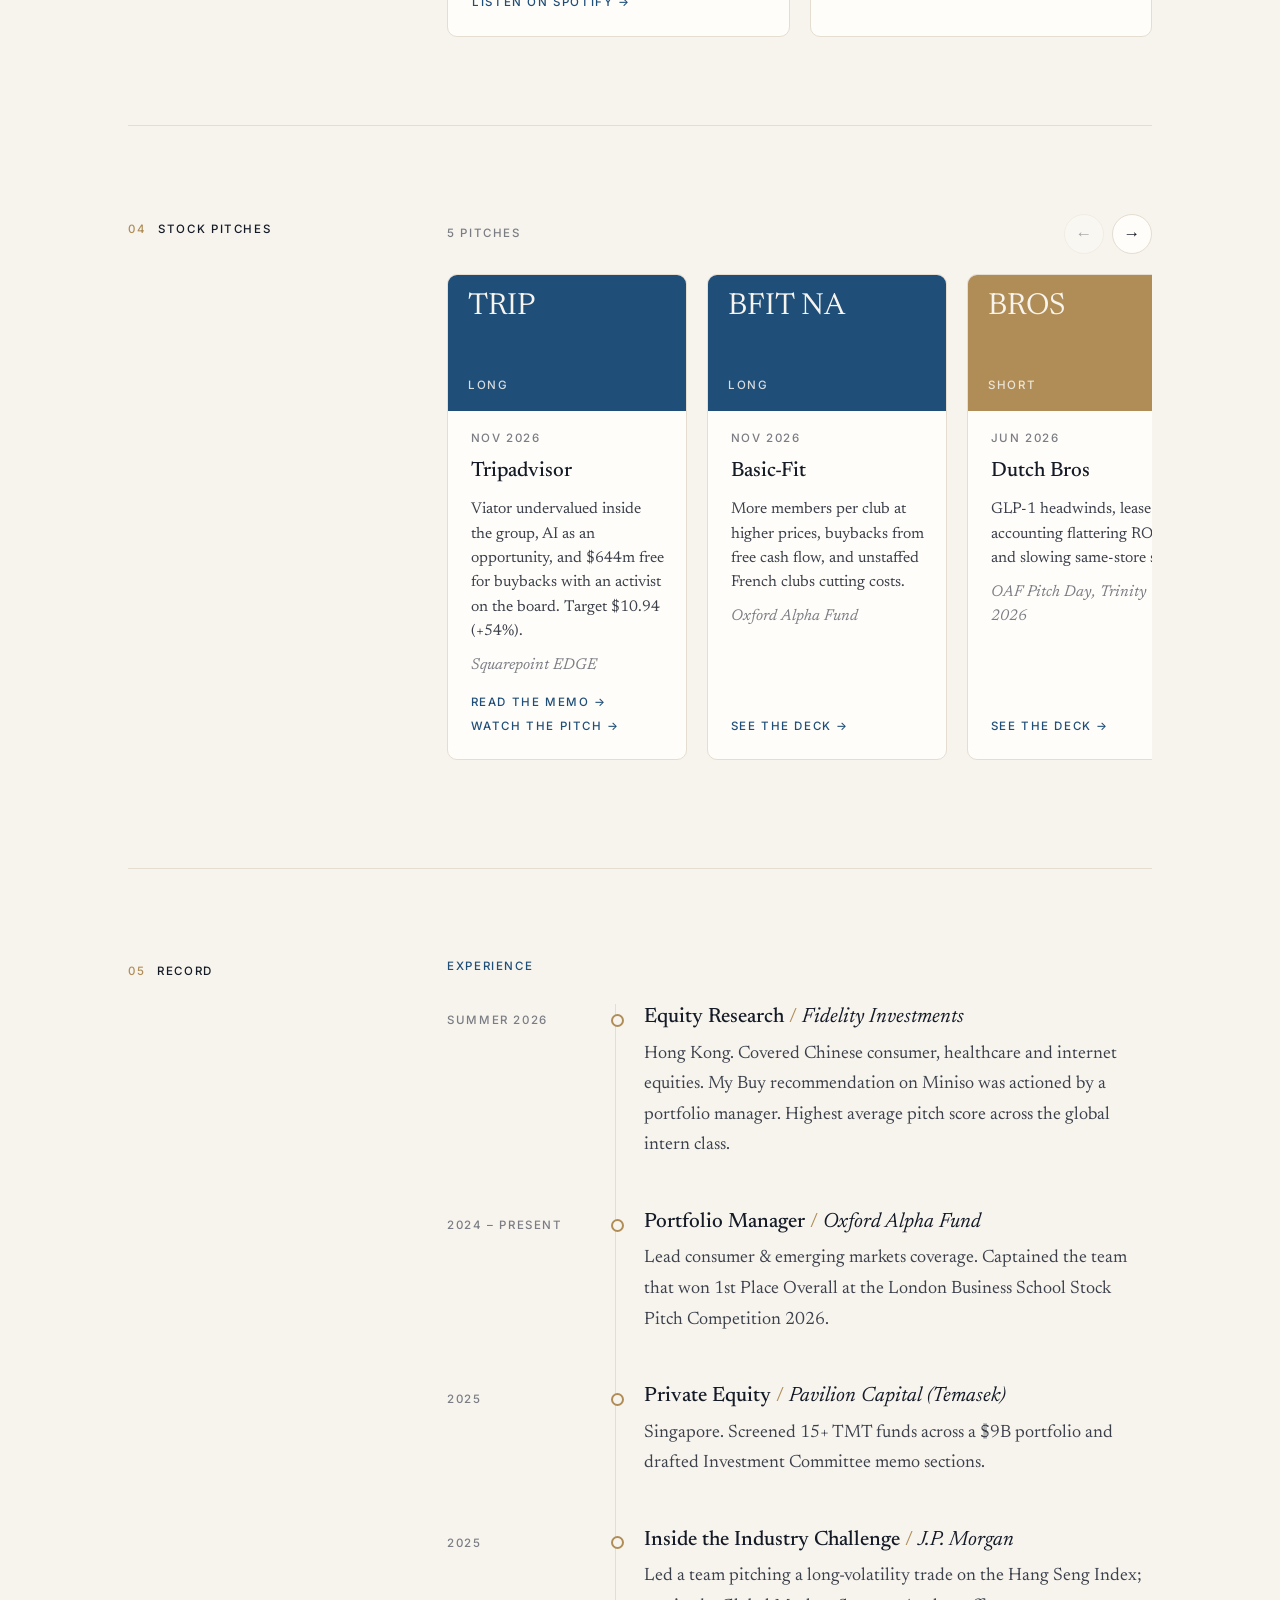
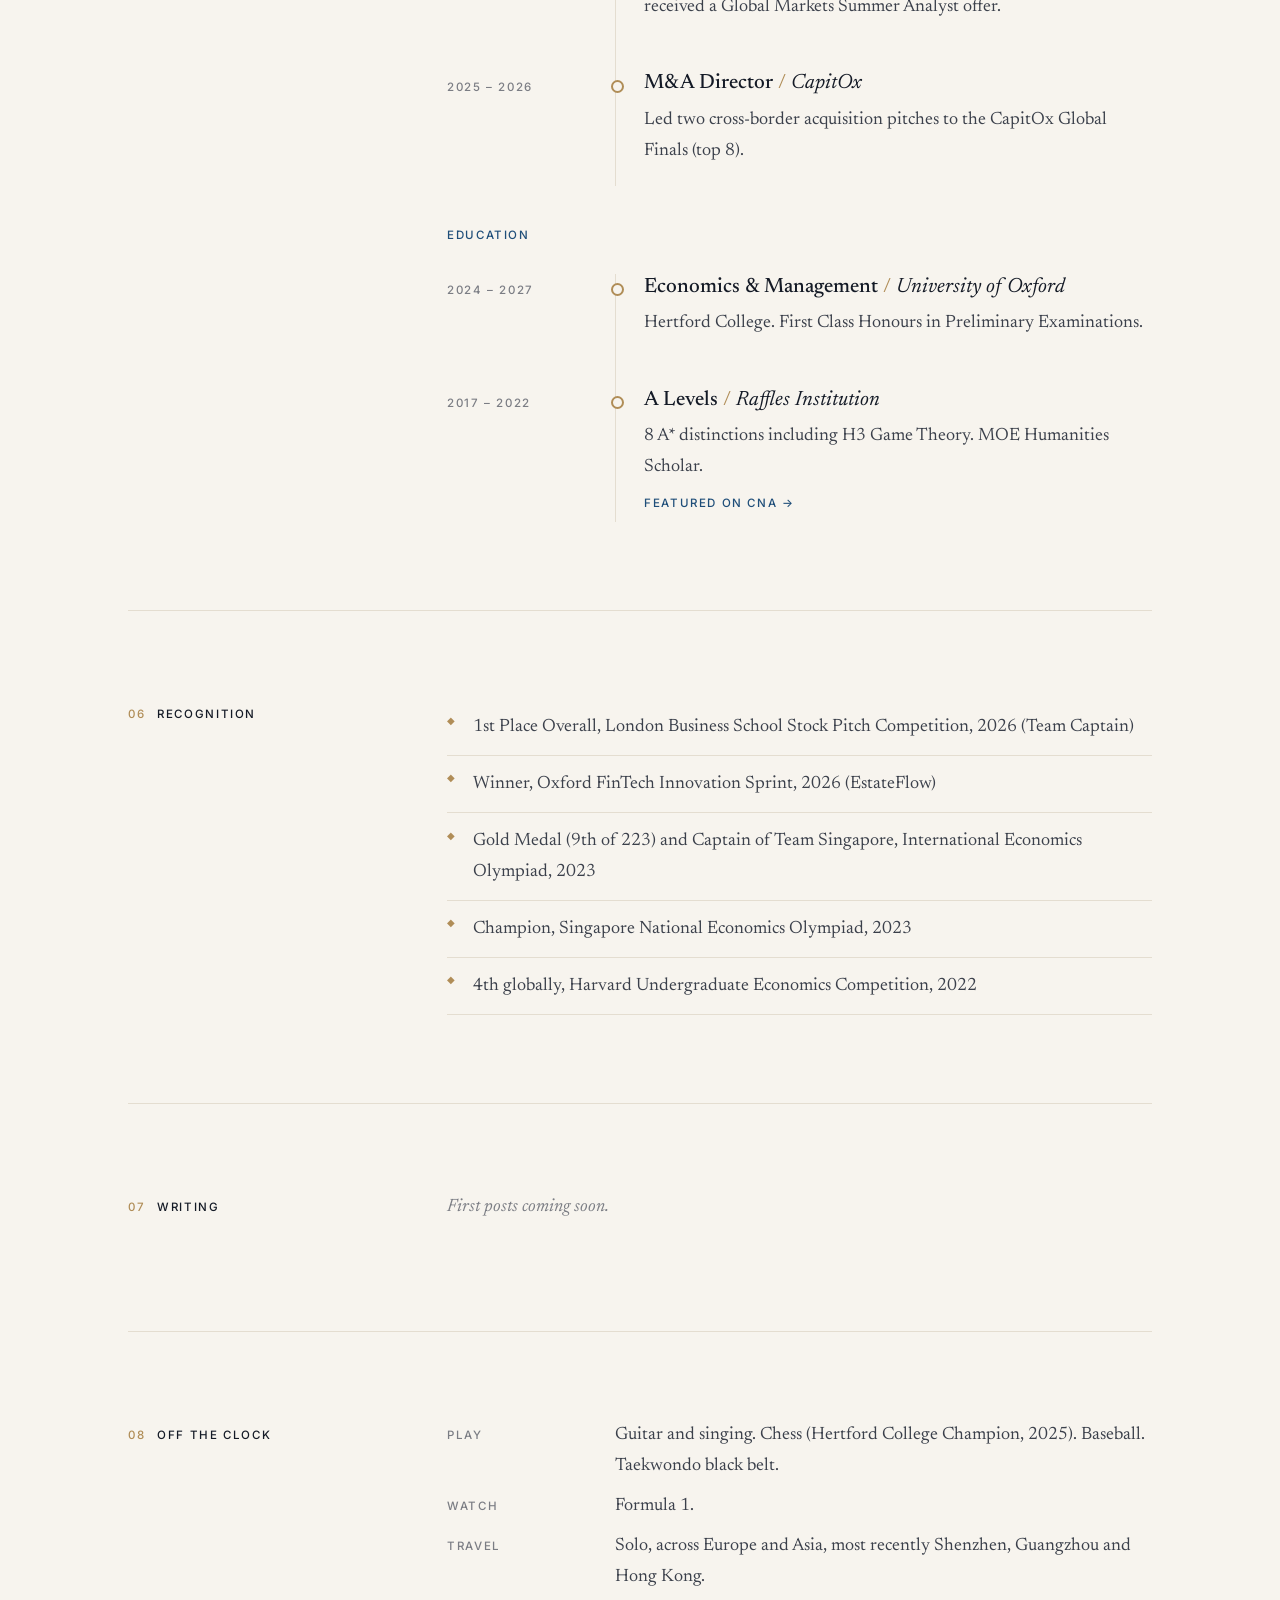
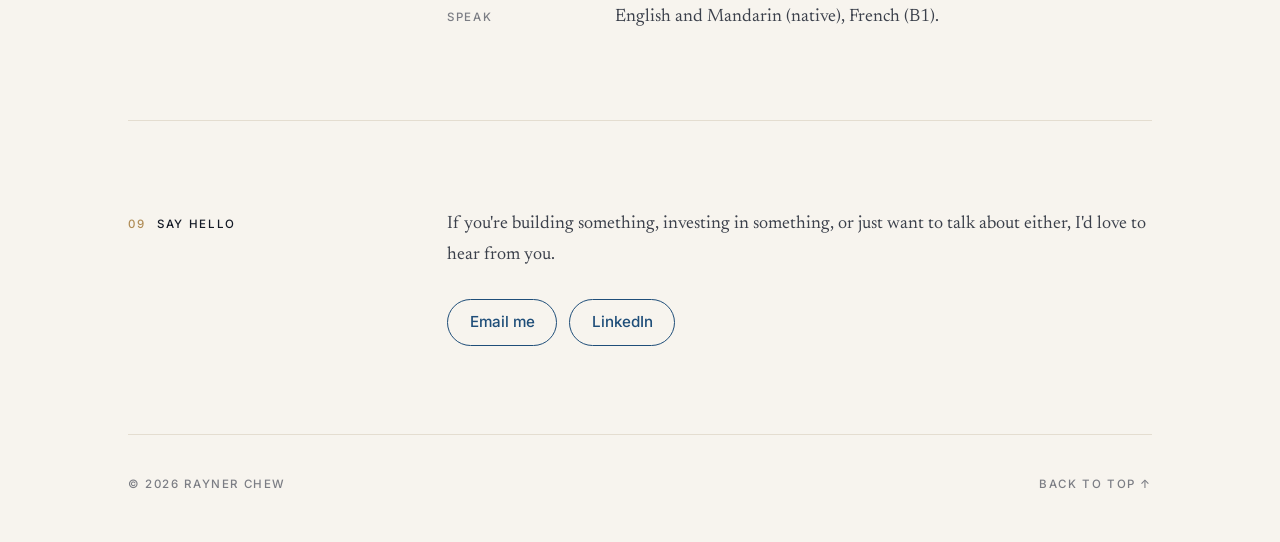
==== commit 28717c58: "Add ProxyLens to projects Governance research tool for independent investors, with links to the live" ====
--- a/index.html
+++ b/index.html
@@ -111,6 +111,12 @@
         <div class="label"><span class="num">03</span>Things I've built</div>
         <div class="content wide">
           <div class="cards">
+            <div class="card">
+              <span class="label">Nov 2026</span>
+              <h3>ProxyLens</h3>
+              <p>Institutional-grade governance research for independent investors. Give it a ticker and it pulls the latest proxy from SEC EDGAR or Companies House, grades the company A to E against a published voting policy, and recommends For or Against on every vote, with each finding linked to a verified quote from the filing. It grades Tesla's 96-page proxy in under three minutes.</p>
+              <div class="more-links label more"><a href="https://proxylens.lovable.app/">Try it</a><a href="projects/ProxyLens_Business_Case.pdf">Read the business case</a></div>
+            </div>
             <div class="card">
               <span class="label">Nov 2026</span>
               <h3>Shoestring</h3>
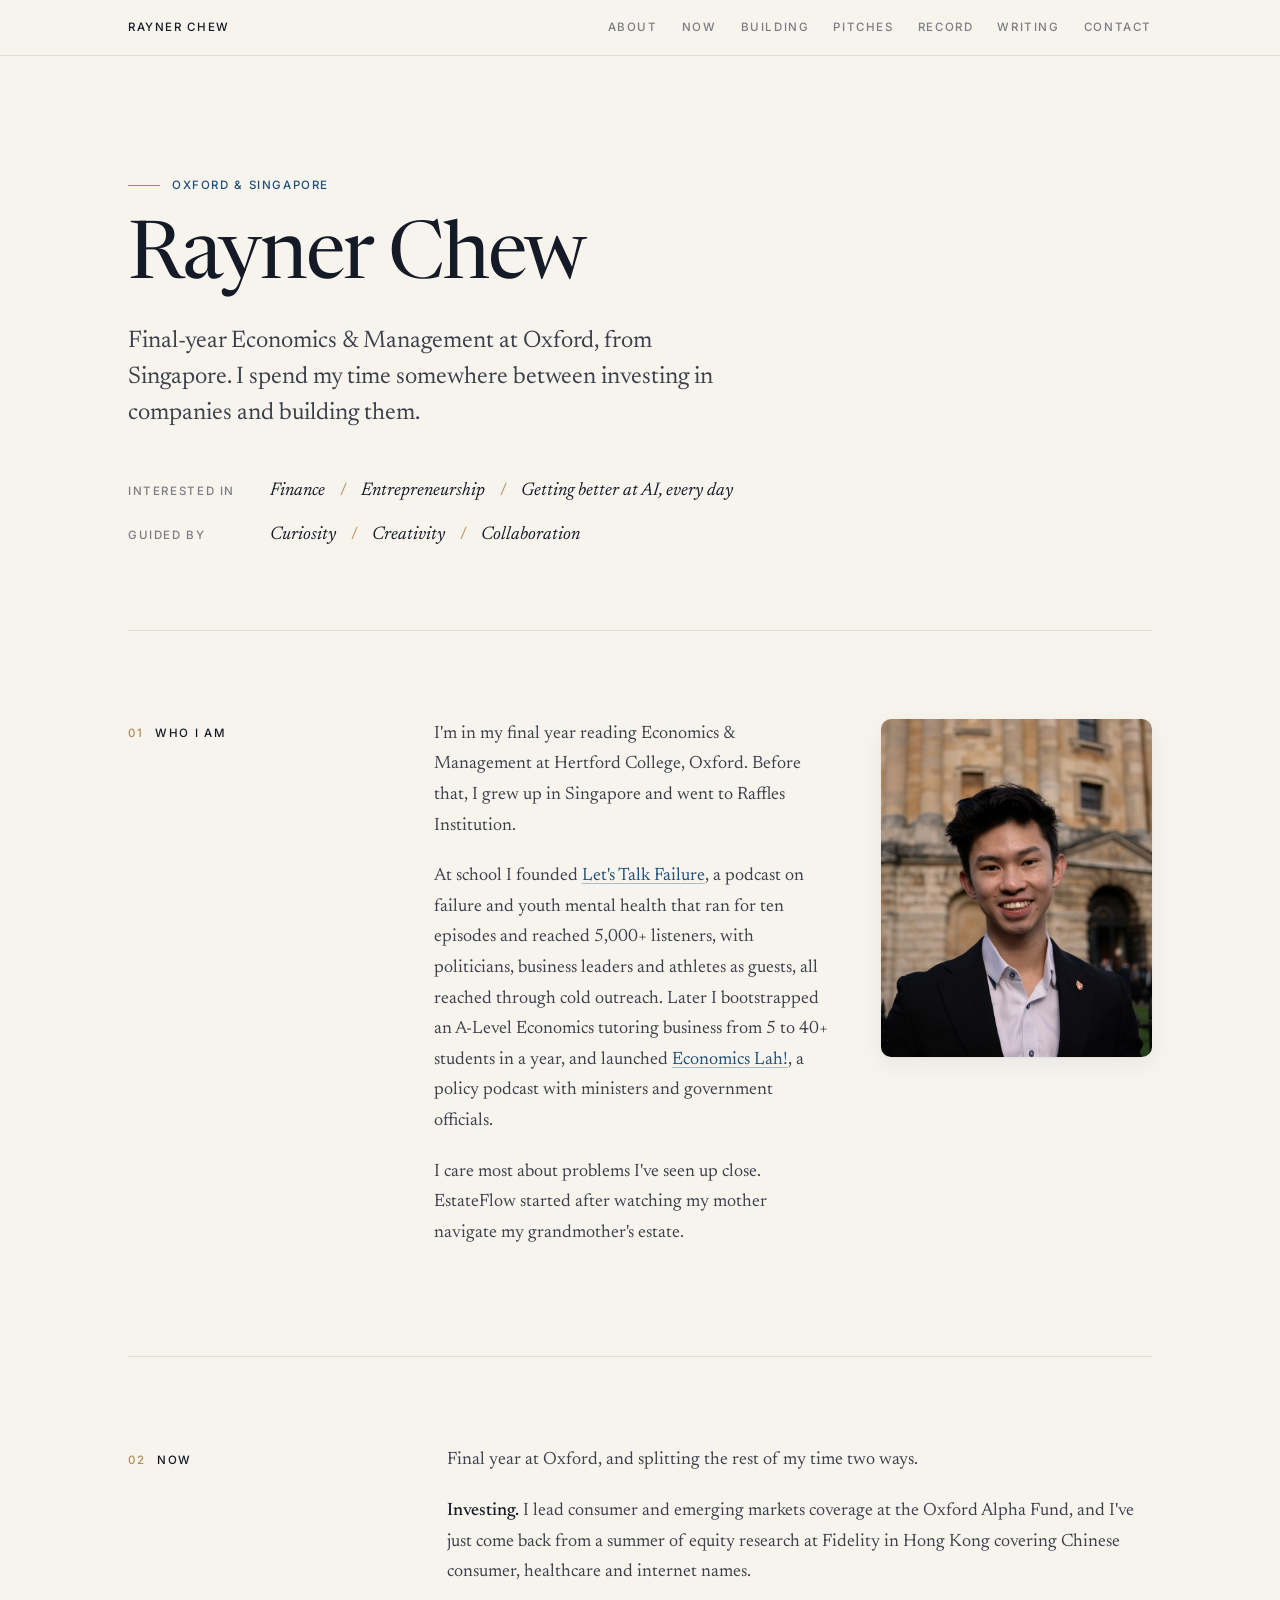
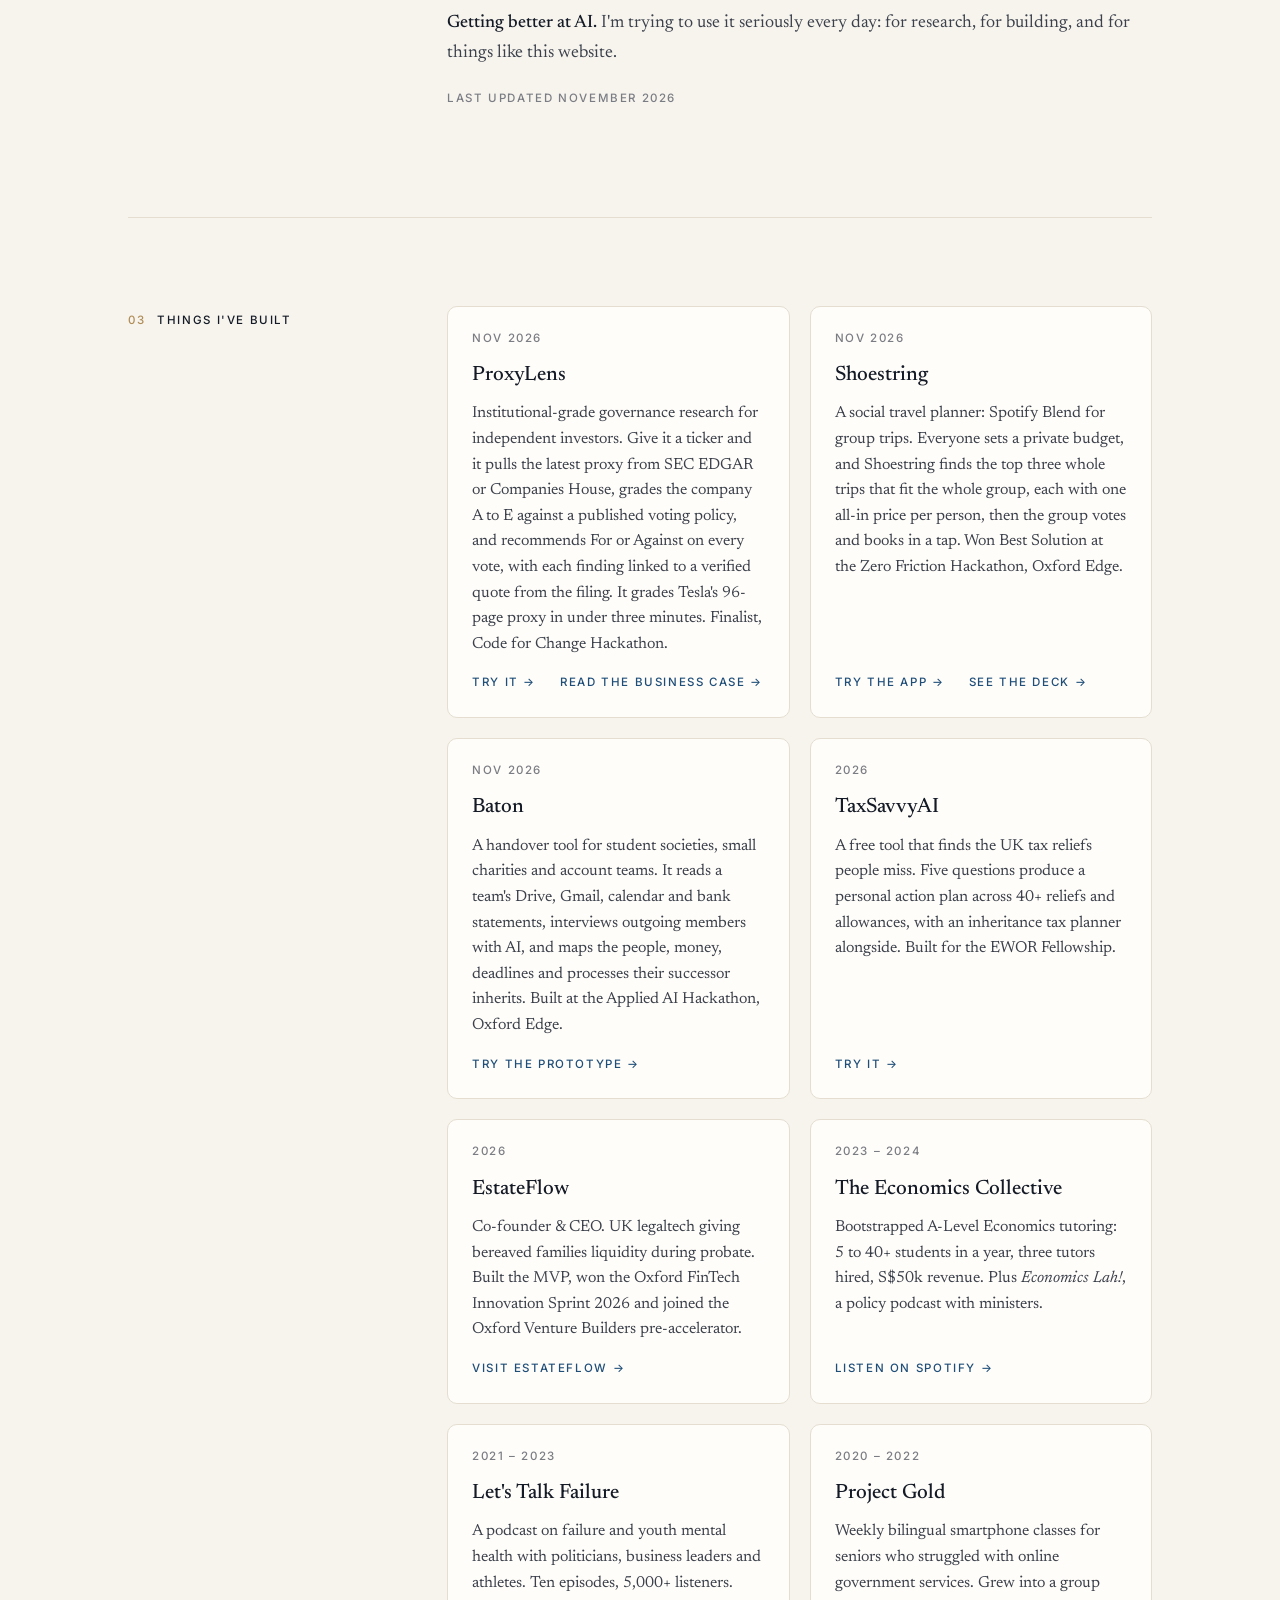
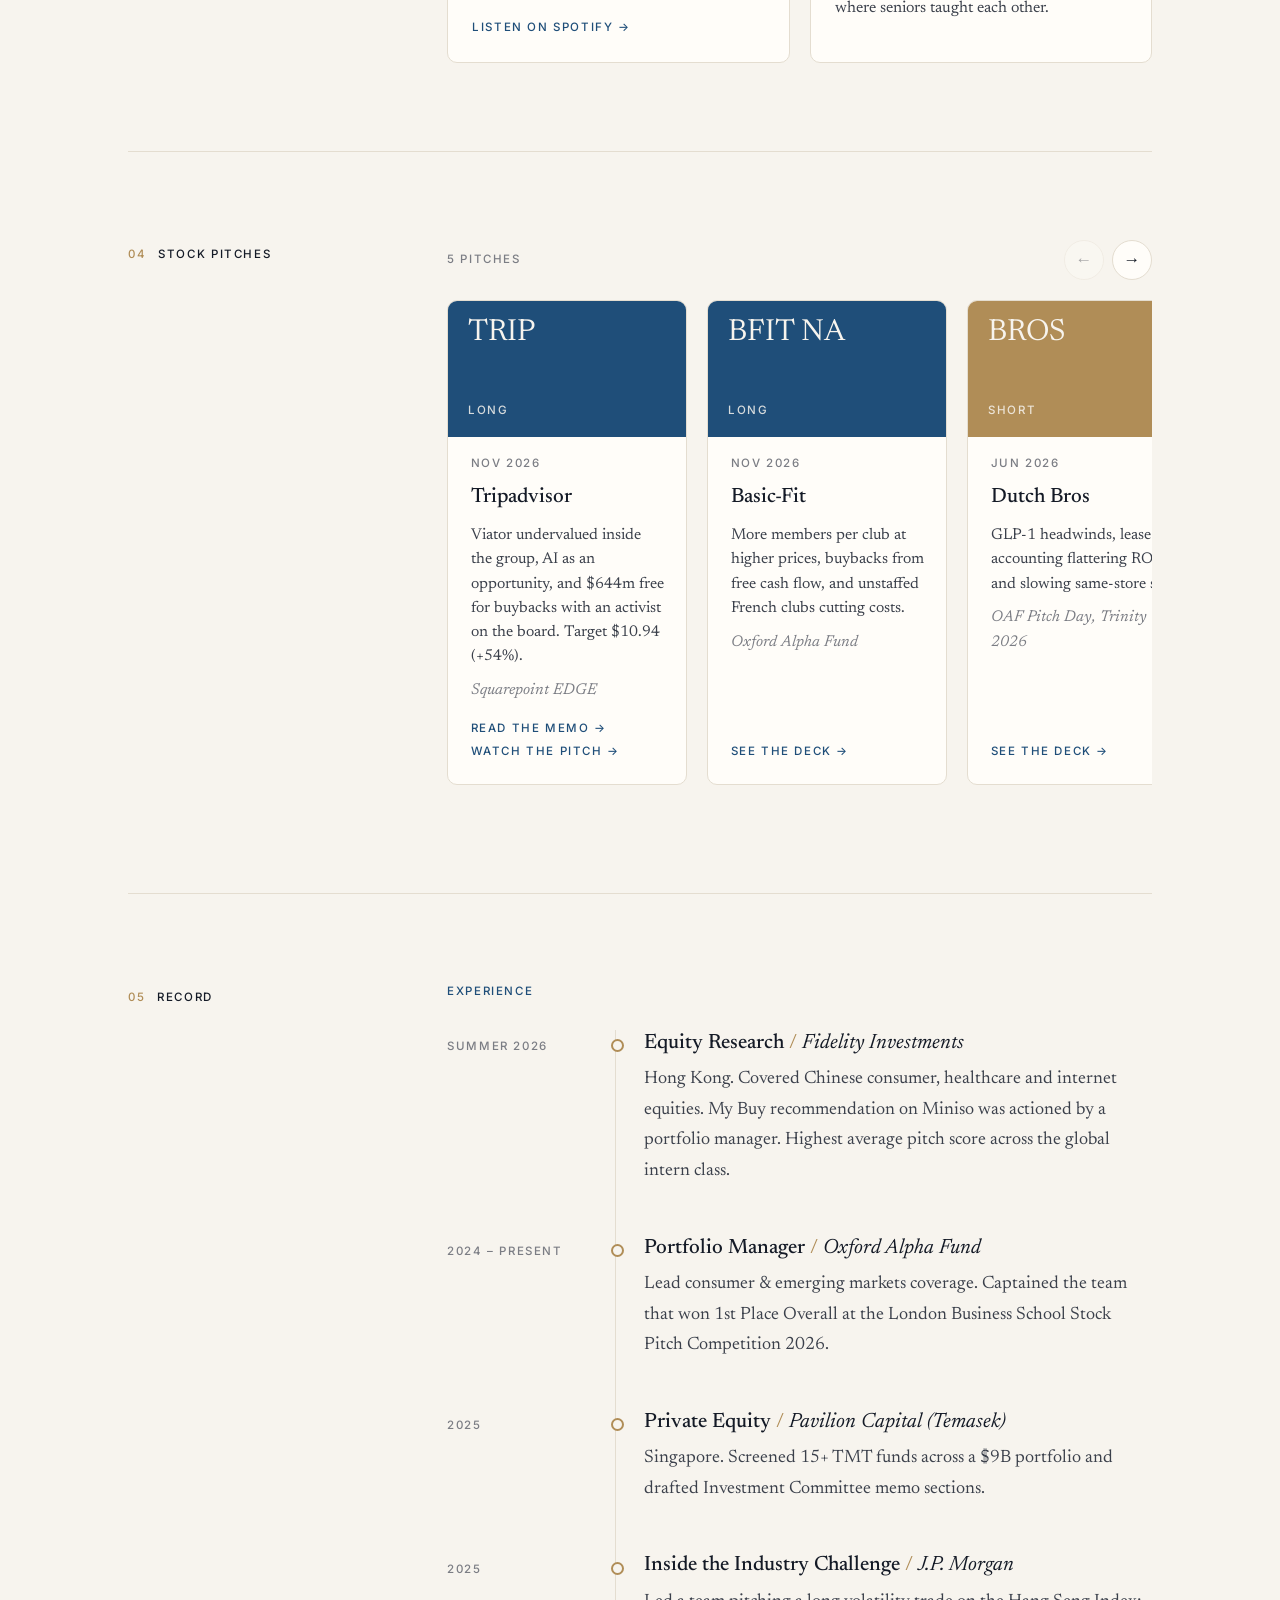
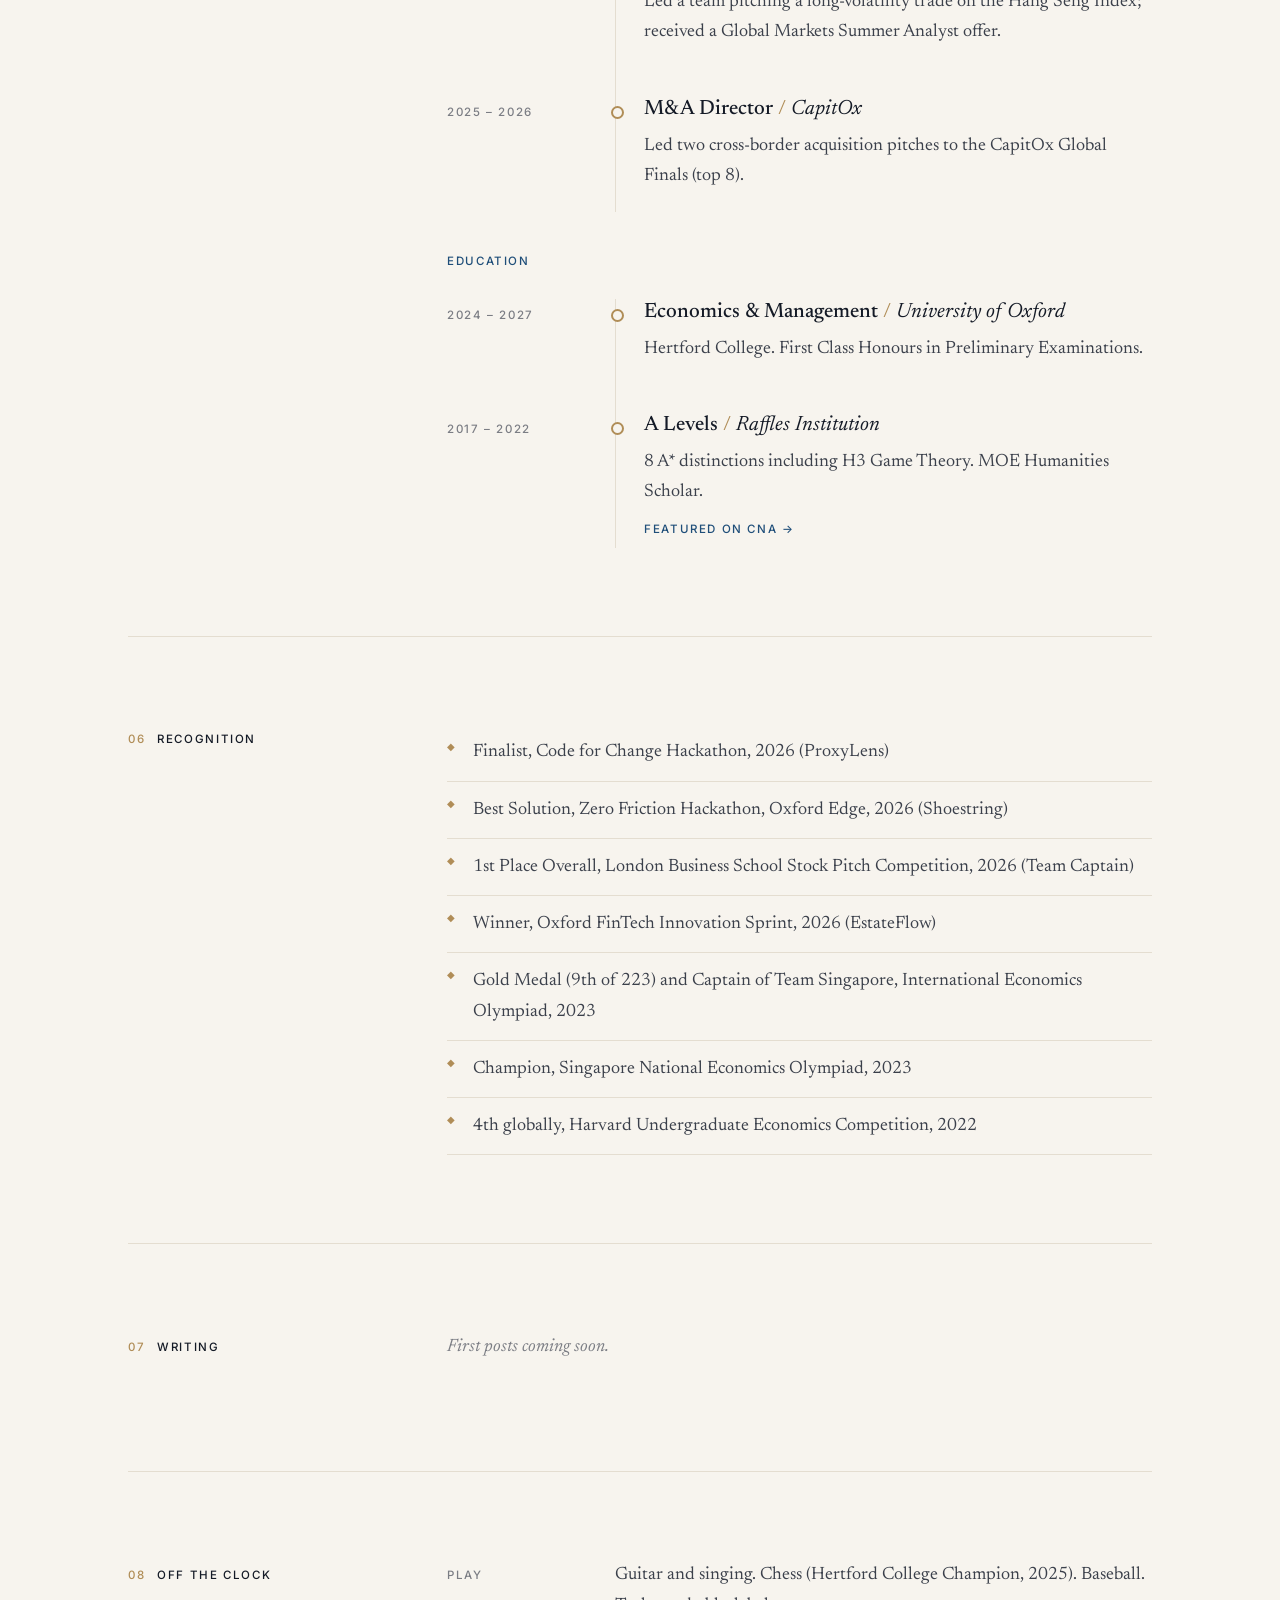
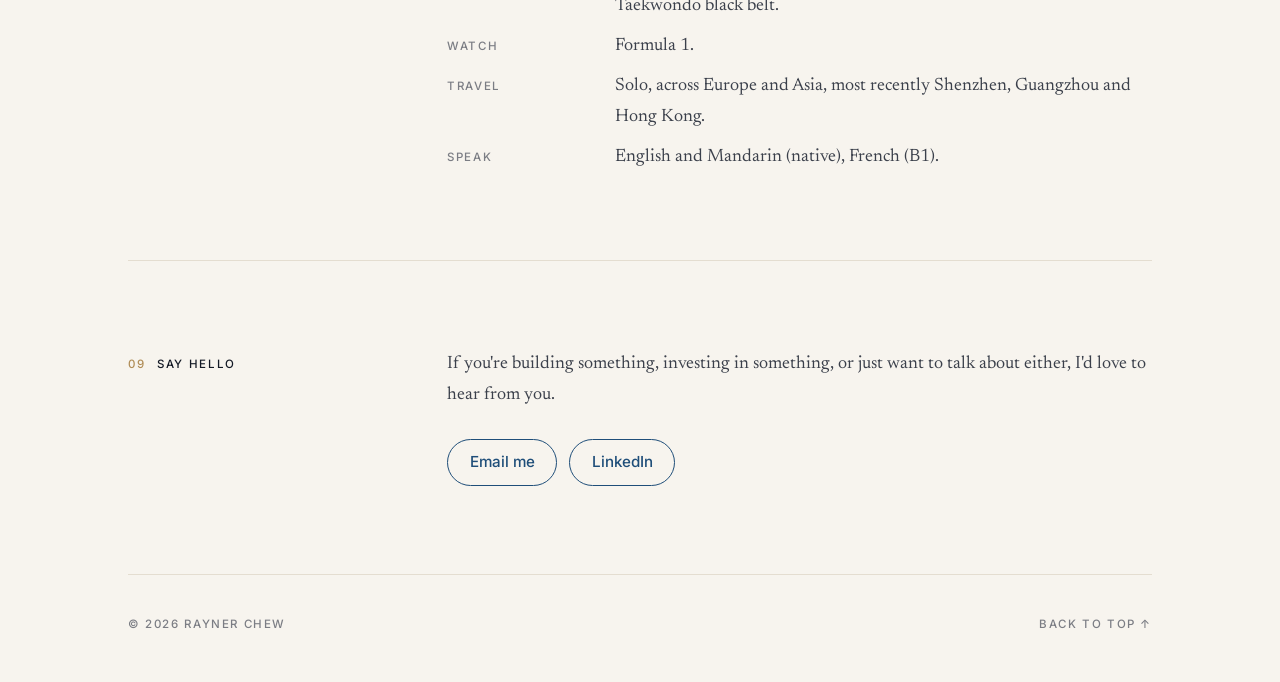
==== commit ce41a7e4: "Add Code for Change finalist and Zero Friction Best Solution Co-Authored-By: Claude Opus 5.5 <norepl" ====
--- a/index.html
+++ b/index.html
@@ -69,12 +69,12 @@
             Oxford. Before that, I grew up in Singapore and went to Raffles Institution.
           </p>
           <p>
-            At school I founded <a href="https://open.spotify.com/show/7MXEx6AosELRTVvvmLlBUb">Let's Talk Failure</a>,
+            At school I founded <a href="https://open.spotify.com/show/7MXEx6AosELRTVvvmLlBUb" target="_blank" rel="noopener">Let's Talk Failure</a>,
             a podcast on failure and youth mental health that ran for ten episodes and reached
             5,000+ listeners, with politicians, business leaders and athletes as guests, all
             reached through cold outreach. Later I bootstrapped an A-Level Economics tutoring
             business from 5 to 40+ students in a year, and launched
-            <a href="https://open.spotify.com/show/1annAQR5iUajudpg7tpcp0">Economics Lah!</a>,
+            <a href="https://open.spotify.com/show/1annAQR5iUajudpg7tpcp0" target="_blank" rel="noopener">Economics Lah!</a>,
             a policy podcast with ministers and government officials.
           </p>
           <p>
@@ -114,44 +114,44 @@
             <div class="card">
               <span class="label">Nov 2026</span>
               <h3>ProxyLens</h3>
-              <p>Institutional-grade governance research for independent investors. Give it a ticker and it pulls the latest proxy from SEC EDGAR or Companies House, grades the company A to E against a published voting policy, and recommends For or Against on every vote, with each finding linked to a verified quote from the filing. It grades Tesla's 96-page proxy in under three minutes.</p>
-              <div class="more-links label more"><a href="https://proxylens.lovable.app/">Try it</a><a href="projects/ProxyLens_Business_Case.pdf">Read the business case</a></div>
+              <p>Institutional-grade governance research for independent investors. Give it a ticker and it pulls the latest proxy from SEC EDGAR or Companies House, grades the company A to E against a published voting policy, and recommends For or Against on every vote, with each finding linked to a verified quote from the filing. It grades Tesla's 96-page proxy in under three minutes. Finalist, Code for Change Hackathon.</p>
+              <div class="more-links label more"><a href="https://proxylens.lovable.app/" target="_blank" rel="noopener">Try it</a><a href="projects/ProxyLens_Business_Case.pdf" target="_blank" rel="noopener">Read the business case</a></div>
             </div>
             <div class="card">
               <span class="label">Nov 2026</span>
               <h3>Shoestring</h3>
-              <p>A social travel planner: Spotify Blend for group trips. Everyone sets a private budget, and Shoestring finds the top three whole trips that fit the whole group, each with one all-in price per person, then the group votes and books in a tap. Built at the Zero Friction Hackathon, Oxford Edge.</p>
-              <div class="more-links label more"><a href="https://shoestring.lovable.app/">Try the app</a><a href="projects/Shoestring_Deck.pdf">See the deck</a></div>
+              <p>A social travel planner: Spotify Blend for group trips. Everyone sets a private budget, and Shoestring finds the top three whole trips that fit the whole group, each with one all-in price per person, then the group votes and books in a tap. Won Best Solution at the Zero Friction Hackathon, Oxford Edge.</p>
+              <div class="more-links label more"><a href="https://shoestring.lovable.app/" target="_blank" rel="noopener">Try the app</a><a href="projects/Shoestring_Deck.pdf" target="_blank" rel="noopener">See the deck</a></div>
             </div>
             <div class="card">
               <span class="label">Nov 2026</span>
               <h3>Baton</h3>
               <p>A handover tool for student societies, small charities and account teams. It reads a team's Drive, Gmail, calendar and bank statements, interviews outgoing members with AI, and maps the people, money, deadlines and processes their successor inherits. Built at the Applied AI Hackathon, Oxford Edge.</p>
-              <div class="more-links label more"><a href="https://baton-knowledge-bridge.lovable.app/">Try the prototype</a></div>
+              <div class="more-links label more"><a href="https://baton-knowledge-bridge.lovable.app/" target="_blank" rel="noopener">Try the prototype</a></div>
             </div>
             <div class="card">
               <span class="label">2026</span>
               <h3>TaxSavvyAI</h3>
               <p>A free tool that finds the UK tax reliefs people miss. Five questions produce a personal action plan across 40+ reliefs and allowances, with an inheritance tax planner alongside. Built for the EWOR Fellowship.</p>
-              <div class="more-links label more"><a href="https://taxsavvyai.lovable.app/">Try it</a></div>
+              <div class="more-links label more"><a href="https://taxsavvyai.lovable.app/" target="_blank" rel="noopener">Try it</a></div>
             </div>
             <div class="card">
               <span class="label">2026</span>
               <h3>EstateFlow</h3>
               <p>Co-founder &amp; CEO. UK legaltech giving bereaved families liquidity during probate. Built the MVP, won the Oxford FinTech Innovation Sprint 2026 and joined the Oxford Venture Builders pre-accelerator.</p>
-              <div class="more-links label more"><a href="https://estateflowloan.base44.app">Visit EstateFlow</a></div>
+              <div class="more-links label more"><a href="https://estateflowloan.base44.app" target="_blank" rel="noopener">Visit EstateFlow</a></div>
             </div>
             <div class="card">
               <span class="label">2023 – 2024</span>
               <h3>The Economics Collective</h3>
               <p>Bootstrapped A-Level Economics tutoring: 5 to 40+ students in a year, three tutors hired, S$50k revenue. Plus <em>Economics Lah!</em>, a policy podcast with ministers.</p>
-              <div class="more-links label more"><a href="https://open.spotify.com/show/1annAQR5iUajudpg7tpcp0">Listen on Spotify</a></div>
+              <div class="more-links label more"><a href="https://open.spotify.com/show/1annAQR5iUajudpg7tpcp0" target="_blank" rel="noopener">Listen on Spotify</a></div>
             </div>
             <div class="card">
               <span class="label">2021 – 2023</span>
               <h3>Let's Talk Failure</h3>
               <p>A podcast on failure and youth mental health with politicians, business leaders and athletes. Ten episodes, 5,000+ listeners.</p>
-              <div class="more-links label more"><a href="https://open.spotify.com/show/7MXEx6AosELRTVvvmLlBUb">Listen on Spotify</a></div>
+              <div class="more-links label more"><a href="https://open.spotify.com/show/7MXEx6AosELRTVvvmLlBUb" target="_blank" rel="noopener">Listen on Spotify</a></div>
             </div>
             <div class="card">
               <span class="label">2020 – 2022</span>
@@ -181,7 +181,7 @@
               <h3>Tripadvisor</h3>
               <p>Viator undervalued inside the group, AI as an opportunity, and $644m free for buybacks with an activist on the board. Target $10.94 (+54%).</p>
               <p class="venue">Squarepoint EDGE</p>
-              <div class="more-links label more"><a href="pitches/TRIP_Investment_Memo.pdf">Read the memo</a><a href="https://www.youtube.com/watch?v=wBu8HOOEsbY">Watch the pitch</a></div>
+              <div class="more-links label more"><a href="pitches/TRIP_Investment_Memo.pdf" target="_blank" rel="noopener">Read the memo</a><a href="https://www.youtube.com/watch?v=wBu8HOOEsbY" target="_blank" rel="noopener">Watch the pitch</a></div>
             </li>
             <li class="pitch-card">
               <div class="pitch-tile long"><span class="ticker">BFIT NA</span><span class="call label">Long</span></div>
@@ -189,7 +189,7 @@
               <h3>Basic-Fit</h3>
               <p>More members per club at higher prices, buybacks from free cash flow, and unstaffed French clubs cutting costs.</p>
               <p class="venue">Oxford Alpha Fund</p>
-              <div class="more-links label more"><a href="pitches/BFIT_Deck.pdf">See the deck</a></div>
+              <div class="more-links label more"><a href="pitches/BFIT_Deck.pdf" target="_blank" rel="noopener">See the deck</a></div>
             </li>
             <li class="pitch-card">
               <div class="pitch-tile short"><span class="ticker">BROS</span><span class="call label">Short</span></div>
@@ -197,7 +197,7 @@
               <h3>Dutch Bros</h3>
               <p>GLP-1 headwinds, lease accounting flattering ROIC, and slowing same-store sales.</p>
               <p class="venue">OAF Pitch Day, Trinity 2026</p>
-              <div class="more-links label more"><a href="https://www.oxfordalphafund.com/news/2026/3/13/cheesecake-factory-inc-7gjp6-m5hbm-dz83f-m7j2g">See the deck</a></div>
+              <div class="more-links label more"><a href="https://www.oxfordalphafund.com/news/2026/3/13/cheesecake-factory-inc-7gjp6-m5hbm-dz83f-m7j2g" target="_blank" rel="noopener">See the deck</a></div>
             </li>
             <li class="pitch-card">
               <div class="pitch-tile long"><span class="ticker">MTCH</span><span class="call label">Long</span></div>
@@ -205,7 +205,7 @@
               <h3>Match Group</h3>
               <p>Payments moving from app stores to the web, Tinder payers stabilising, and Hinge growing structurally.</p>
               <p class="venue">1st Place, LBS Stock Pitch Competition; OAF Pitch Day</p>
-              <div class="more-links label more"><a href="https://www.oxfordalphafund.com/news/2026/3/13/match-group-inc">See the deck</a></div>
+              <div class="more-links label more"><a href="https://www.oxfordalphafund.com/news/2026/3/13/match-group-inc" target="_blank" rel="noopener">See the deck</a></div>
             </li>
             <li class="pitch-card">
               <div class="pitch-tile long"><span class="ticker">UPWK</span><span class="call label">Long</span></div>
@@ -213,7 +213,7 @@
               <h3>Upwork</h3>
               <p>Priced for AI obsolescence, yet AI is growing its market, margins are expanding and enterprise is opening up. Target $25.78 (+42%).</p>
               <p class="venue">OAF Pitch Day, Michaelmas 2025</p>
-              <div class="more-links label more"><a href="https://www.oxfordalphafund.com/news/2025/12/21/upwork-inc">See the deck</a></div>
+              <div class="more-links label more"><a href="https://www.oxfordalphafund.com/news/2025/12/21/upwork-inc" target="_blank" rel="noopener">See the deck</a></div>
             </li>
           </ul>
         </div>
@@ -277,7 +277,7 @@
               <div class="entry">
                 <h3>A Levels<span class="slash">/</span><em>Raffles Institution</em></h3>
                 <p>8 A* distinctions including H3 Game Theory. MOE Humanities Scholar.</p>
-                <div class="more-links label"><a href="http://bit.ly/442i6Yd">Featured on CNA</a></div>
+                <div class="more-links label"><a href="http://bit.ly/442i6Yd" target="_blank" rel="noopener">Featured on CNA</a></div>
               </div>
             </li>
           </ul>
@@ -289,6 +289,8 @@
         <div class="label"><span class="num">06</span>Recognition</div>
         <div class="content">
           <ul class="diamonds">
+            <li>Finalist, Code for Change Hackathon, 2026 (ProxyLens)</li>
+            <li>Best Solution, Zero Friction Hackathon, Oxford Edge, 2026 (Shoestring)</li>
             <li>1st Place Overall, London Business School Stock Pitch Competition, 2026 (Team Captain)</li>
             <li>Winner, Oxford FinTech Innovation Sprint, 2026 (EstateFlow)</li>
             <li>Gold Medal (9th of 223) and Captain of Team Singapore, International Economics Olympiad, 2023</li>
@@ -334,9 +336,9 @@
           <p>If you're building something, investing in something, or just want to talk about either, I'd love to hear from you.</p>
           <ul class="contact-links">
             <li><a href="mailto:chewrayner@gmail.com">Email me</a></li>
-            <li><a href="https://www.linkedin.com/in/raynerchew/">LinkedIn</a></li>
+            <li><a href="https://www.linkedin.com/in/raynerchew/" target="_blank" rel="noopener">LinkedIn</a></li>
             <!-- Add your CV: put cv.pdf in this folder, then un-comment the next line -->
-            <!-- <li><a href="cv.pdf">CV</a></li> -->
+            <!-- <li><a href="cv.pdf" target="_blank" rel="noopener">CV</a></li> -->
           </ul>
         </div>
       </section>
